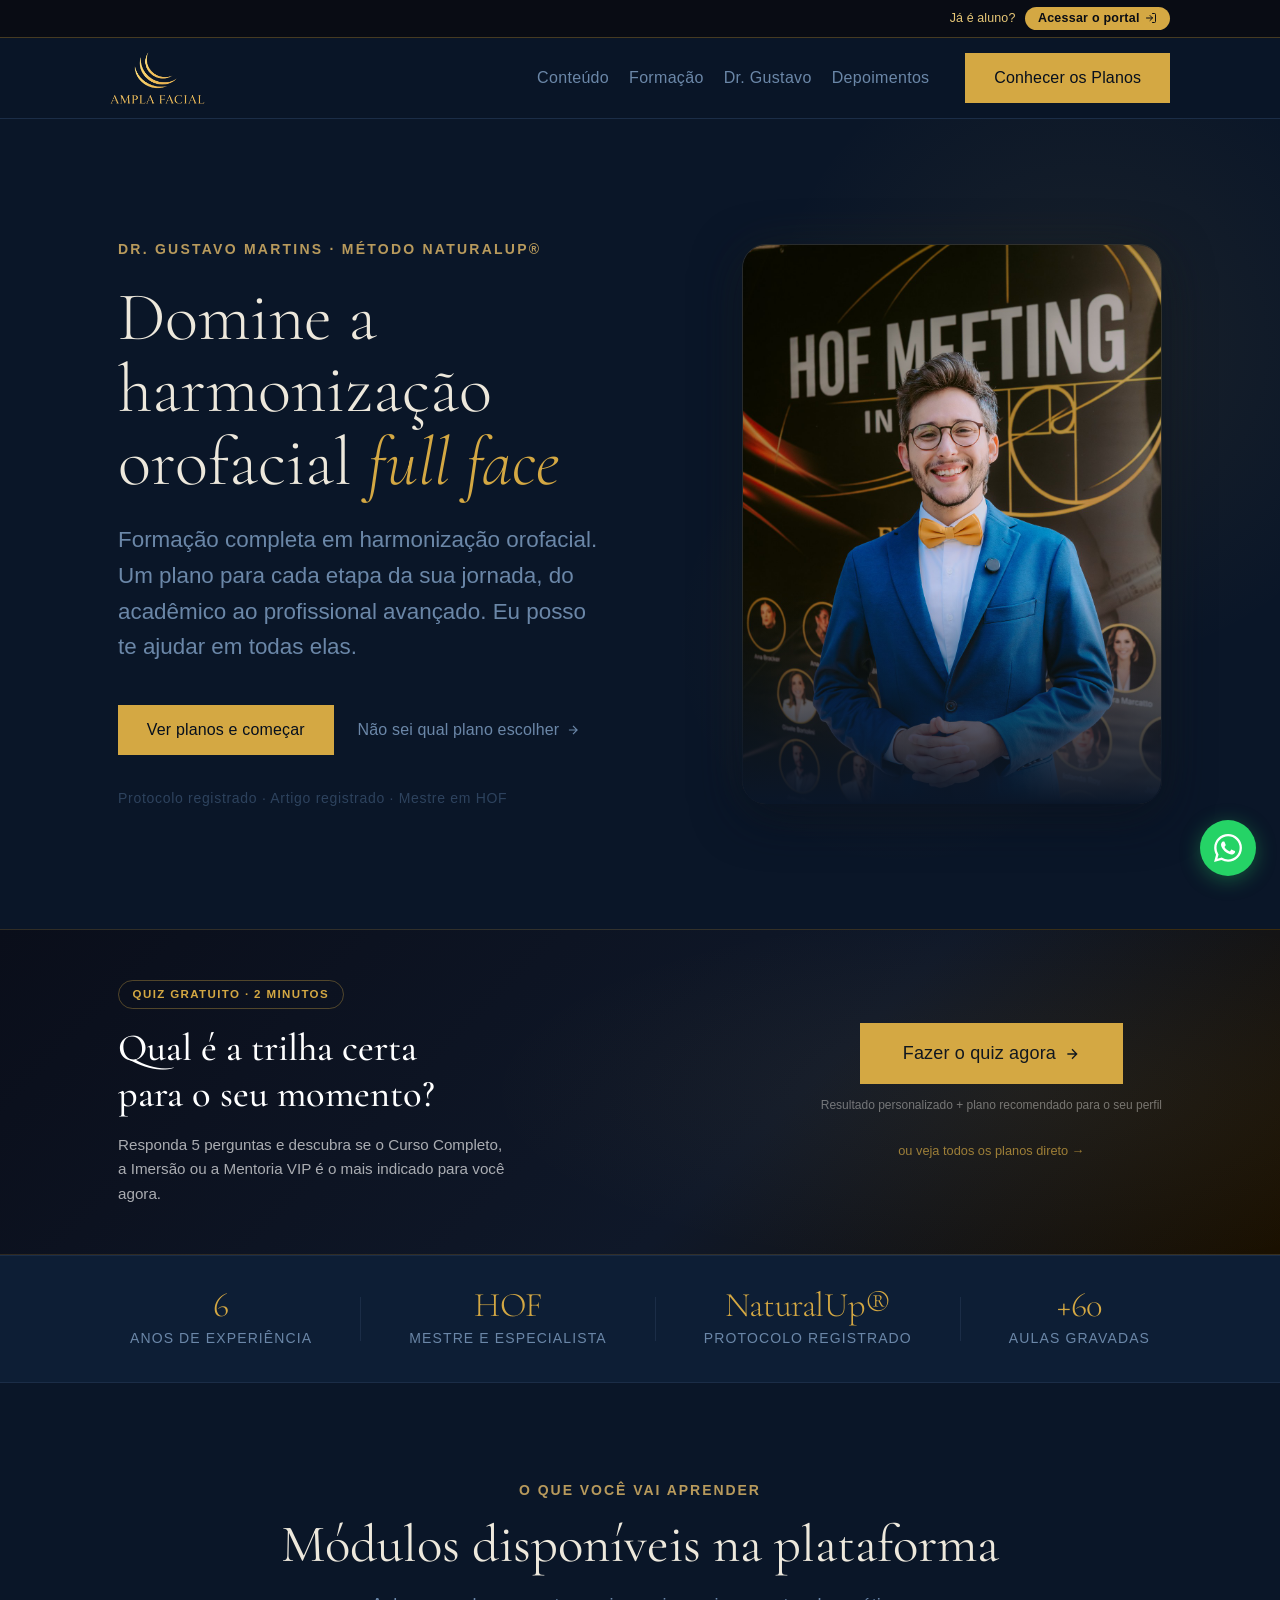
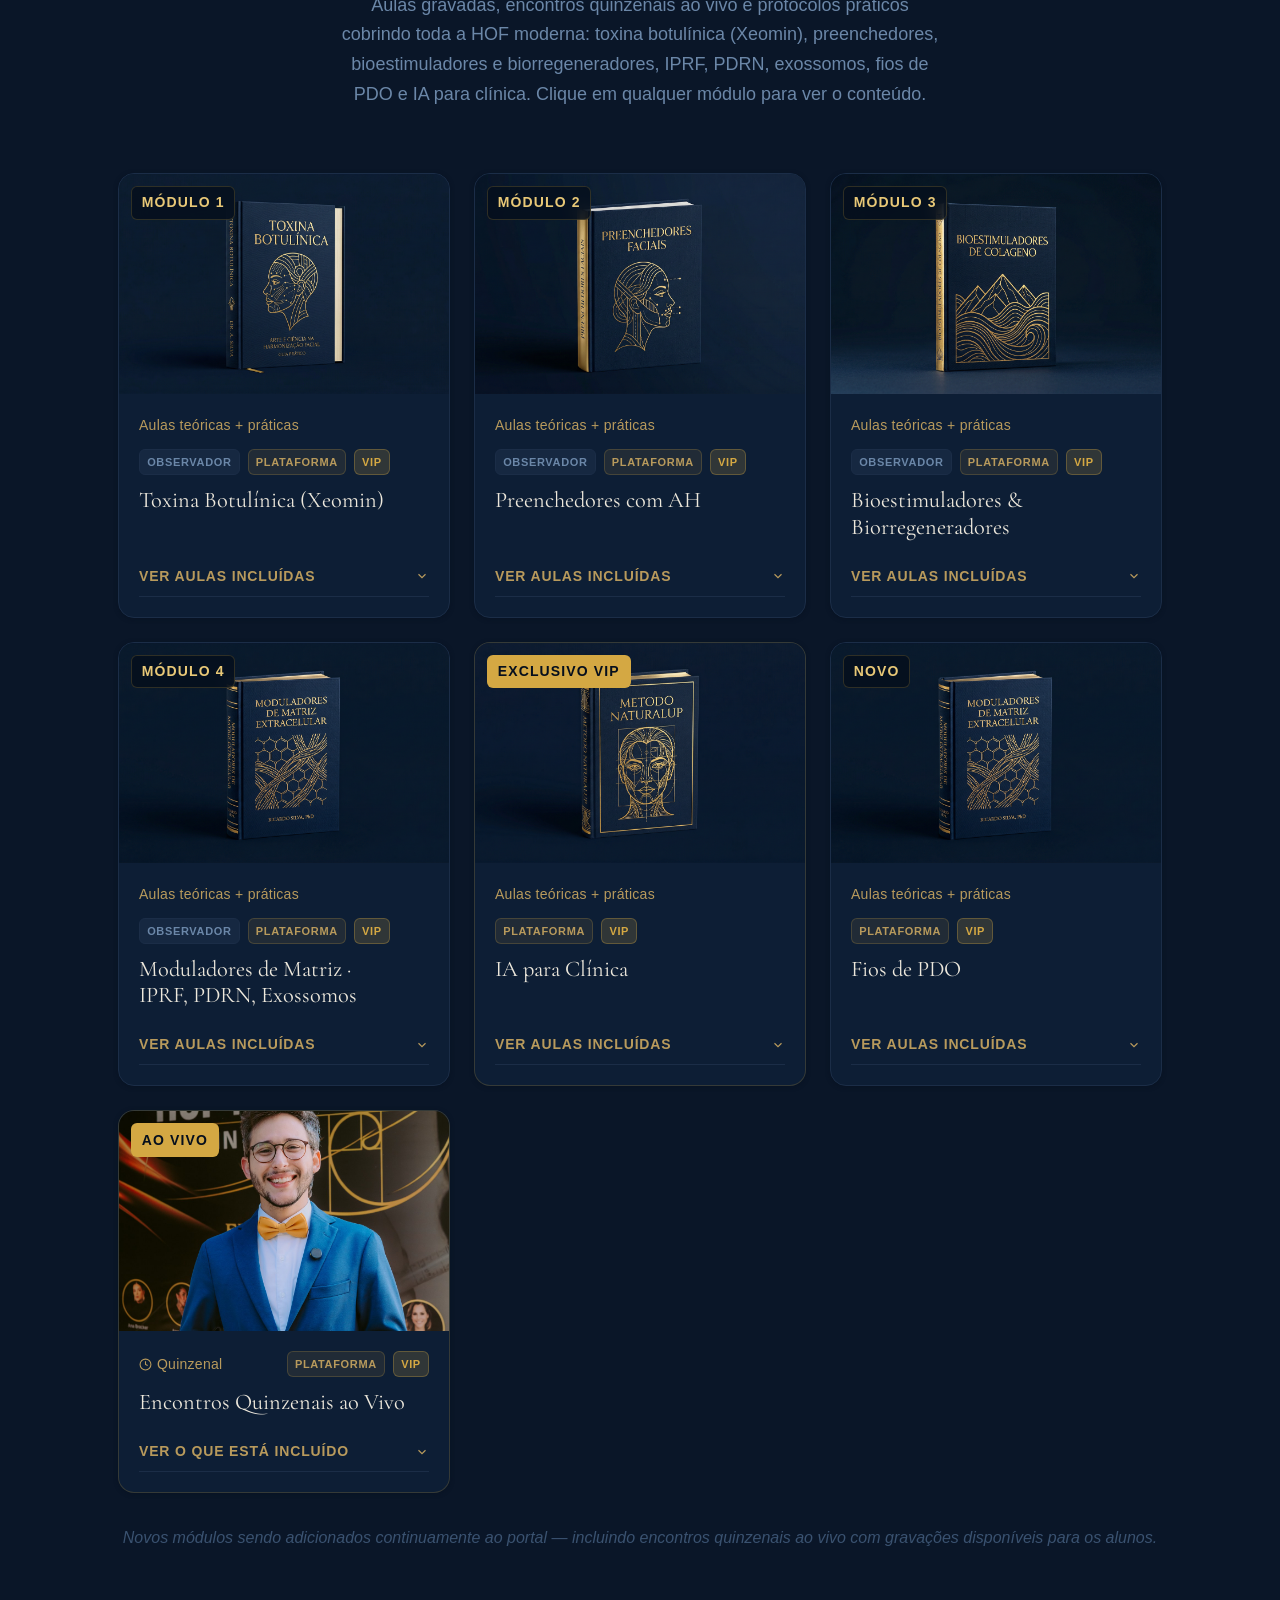
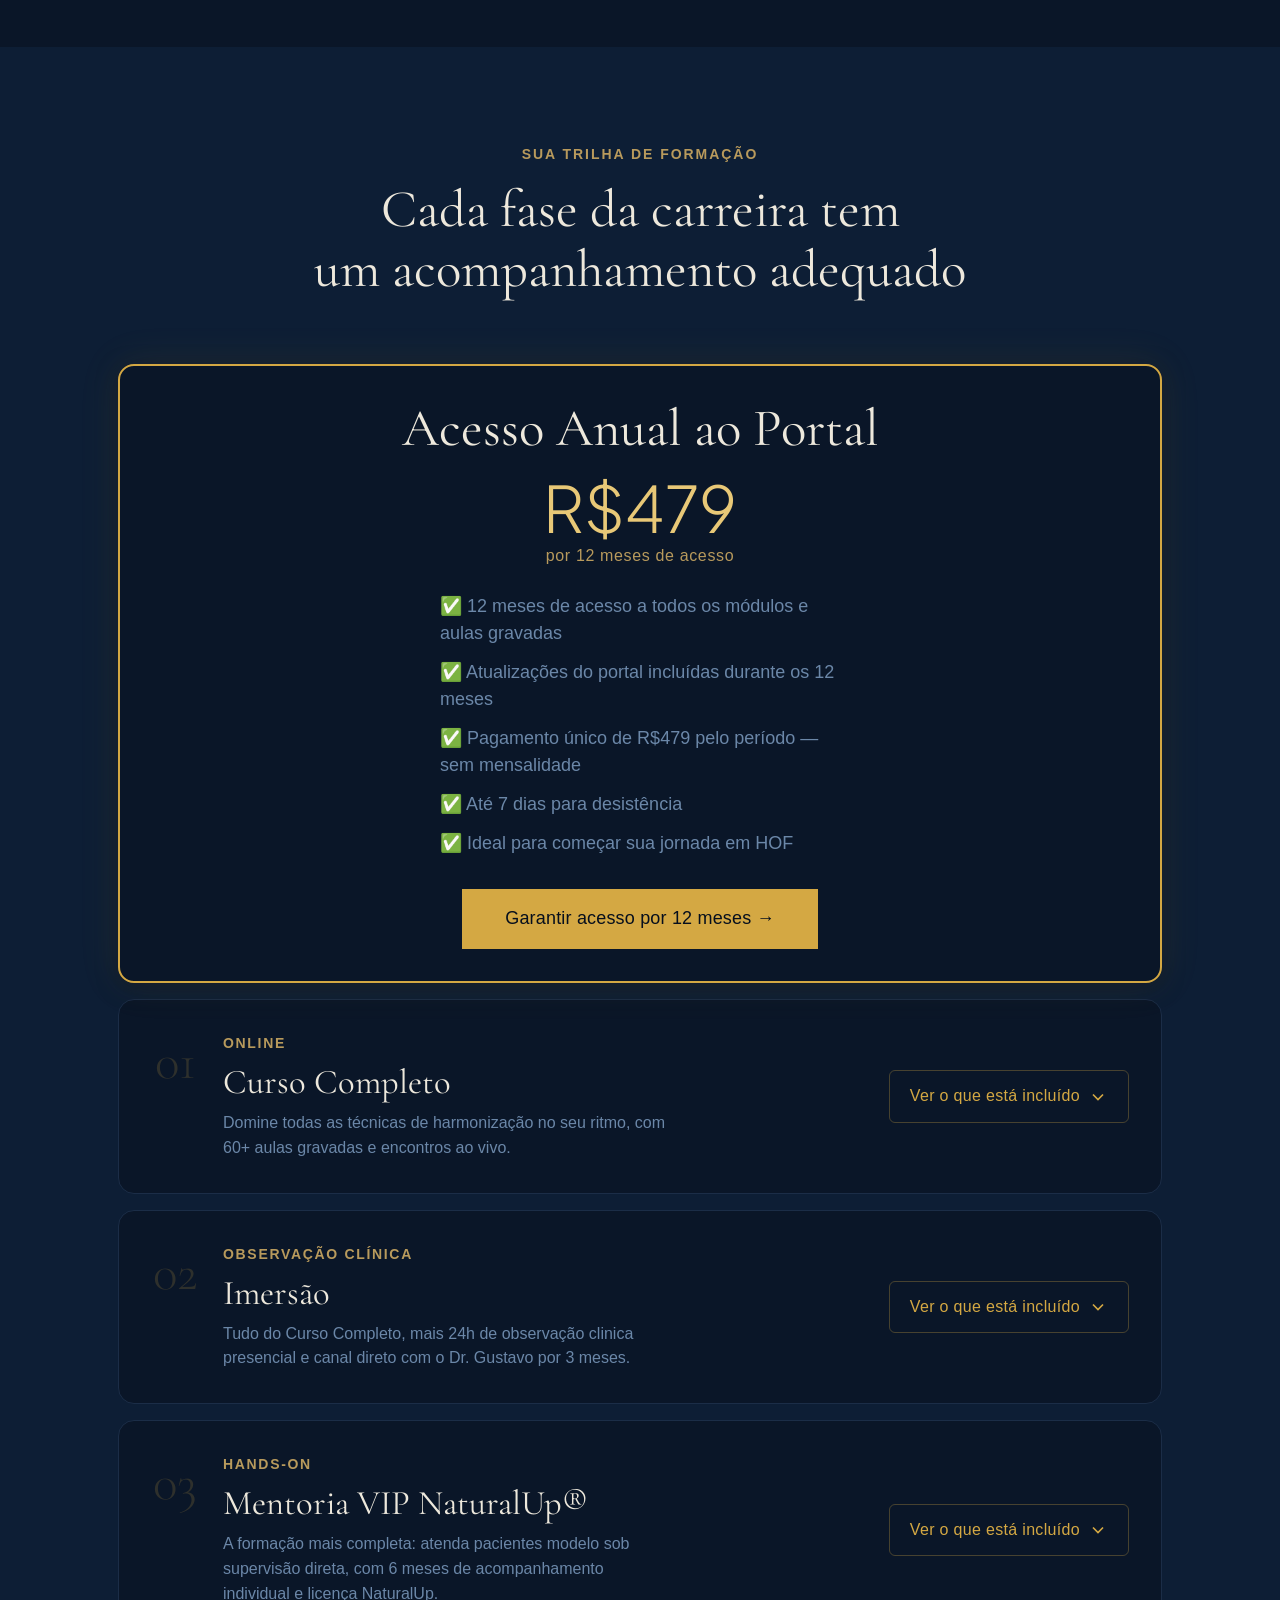
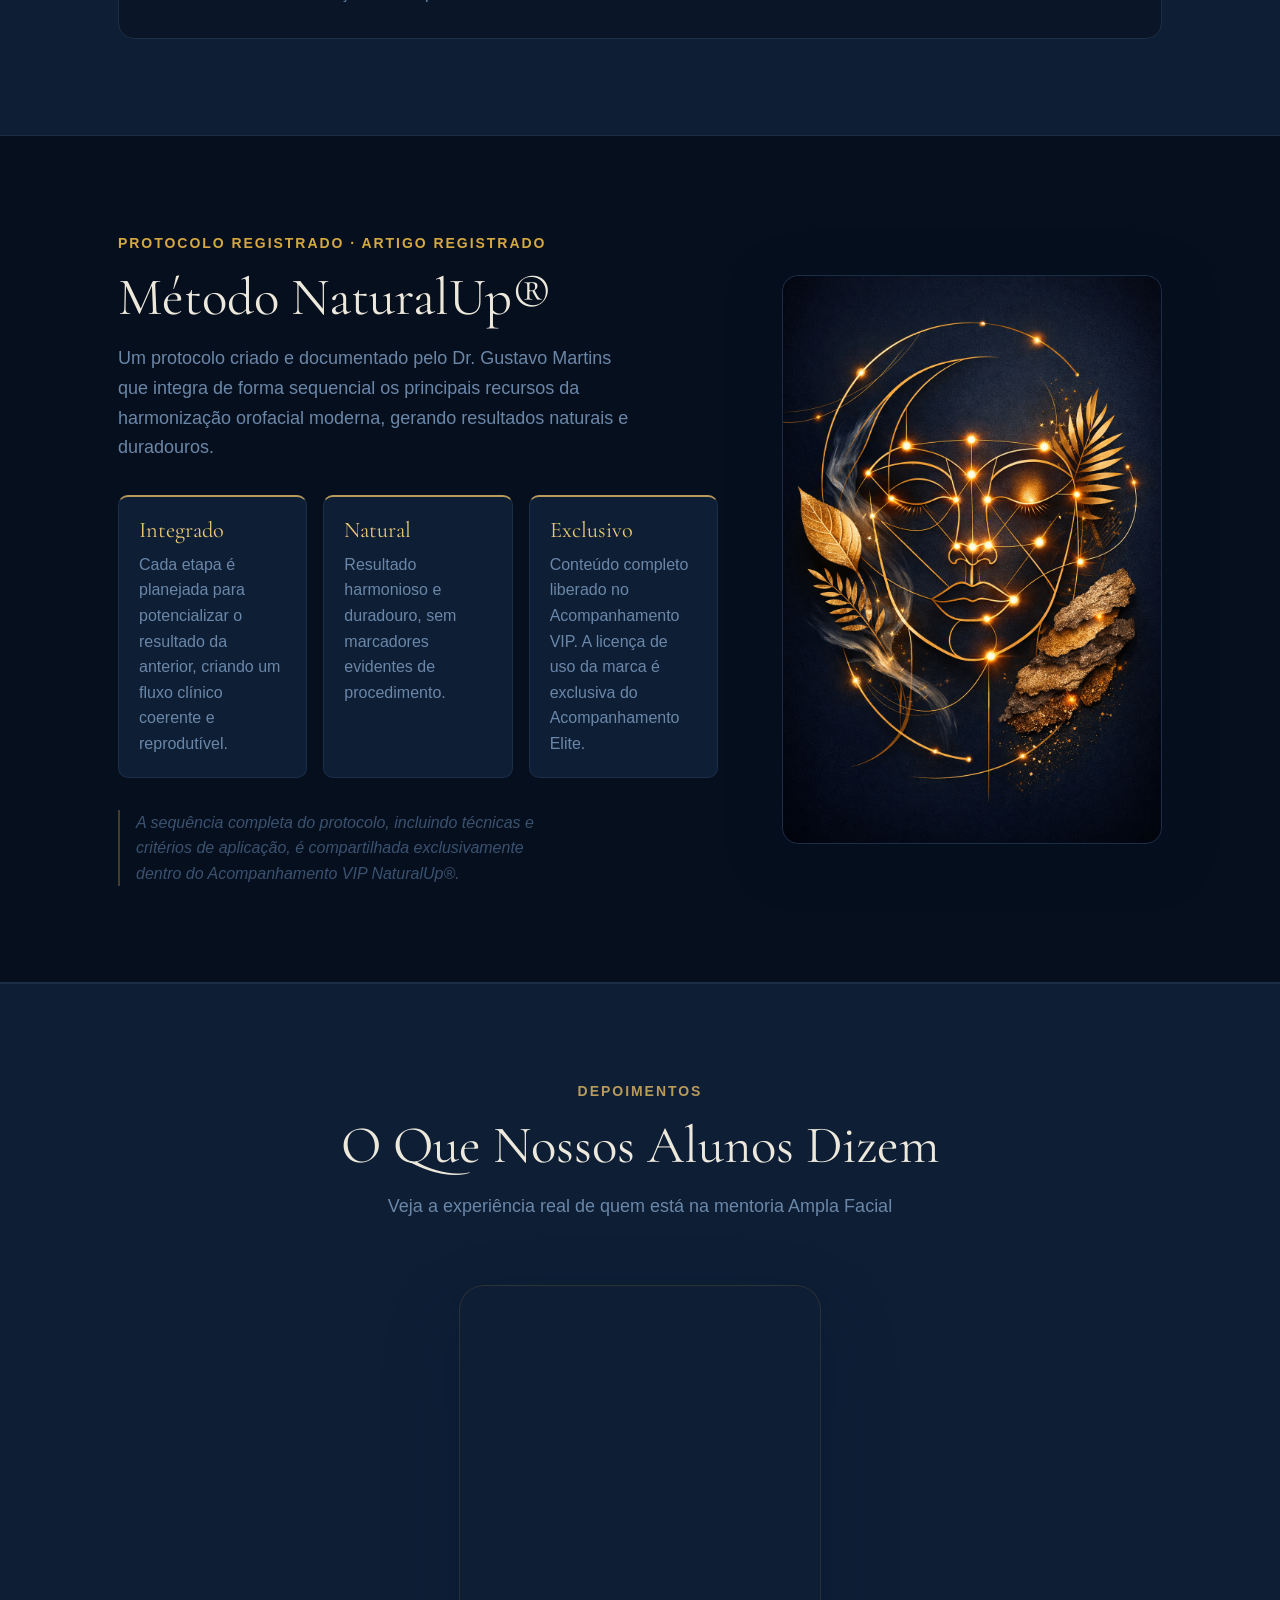
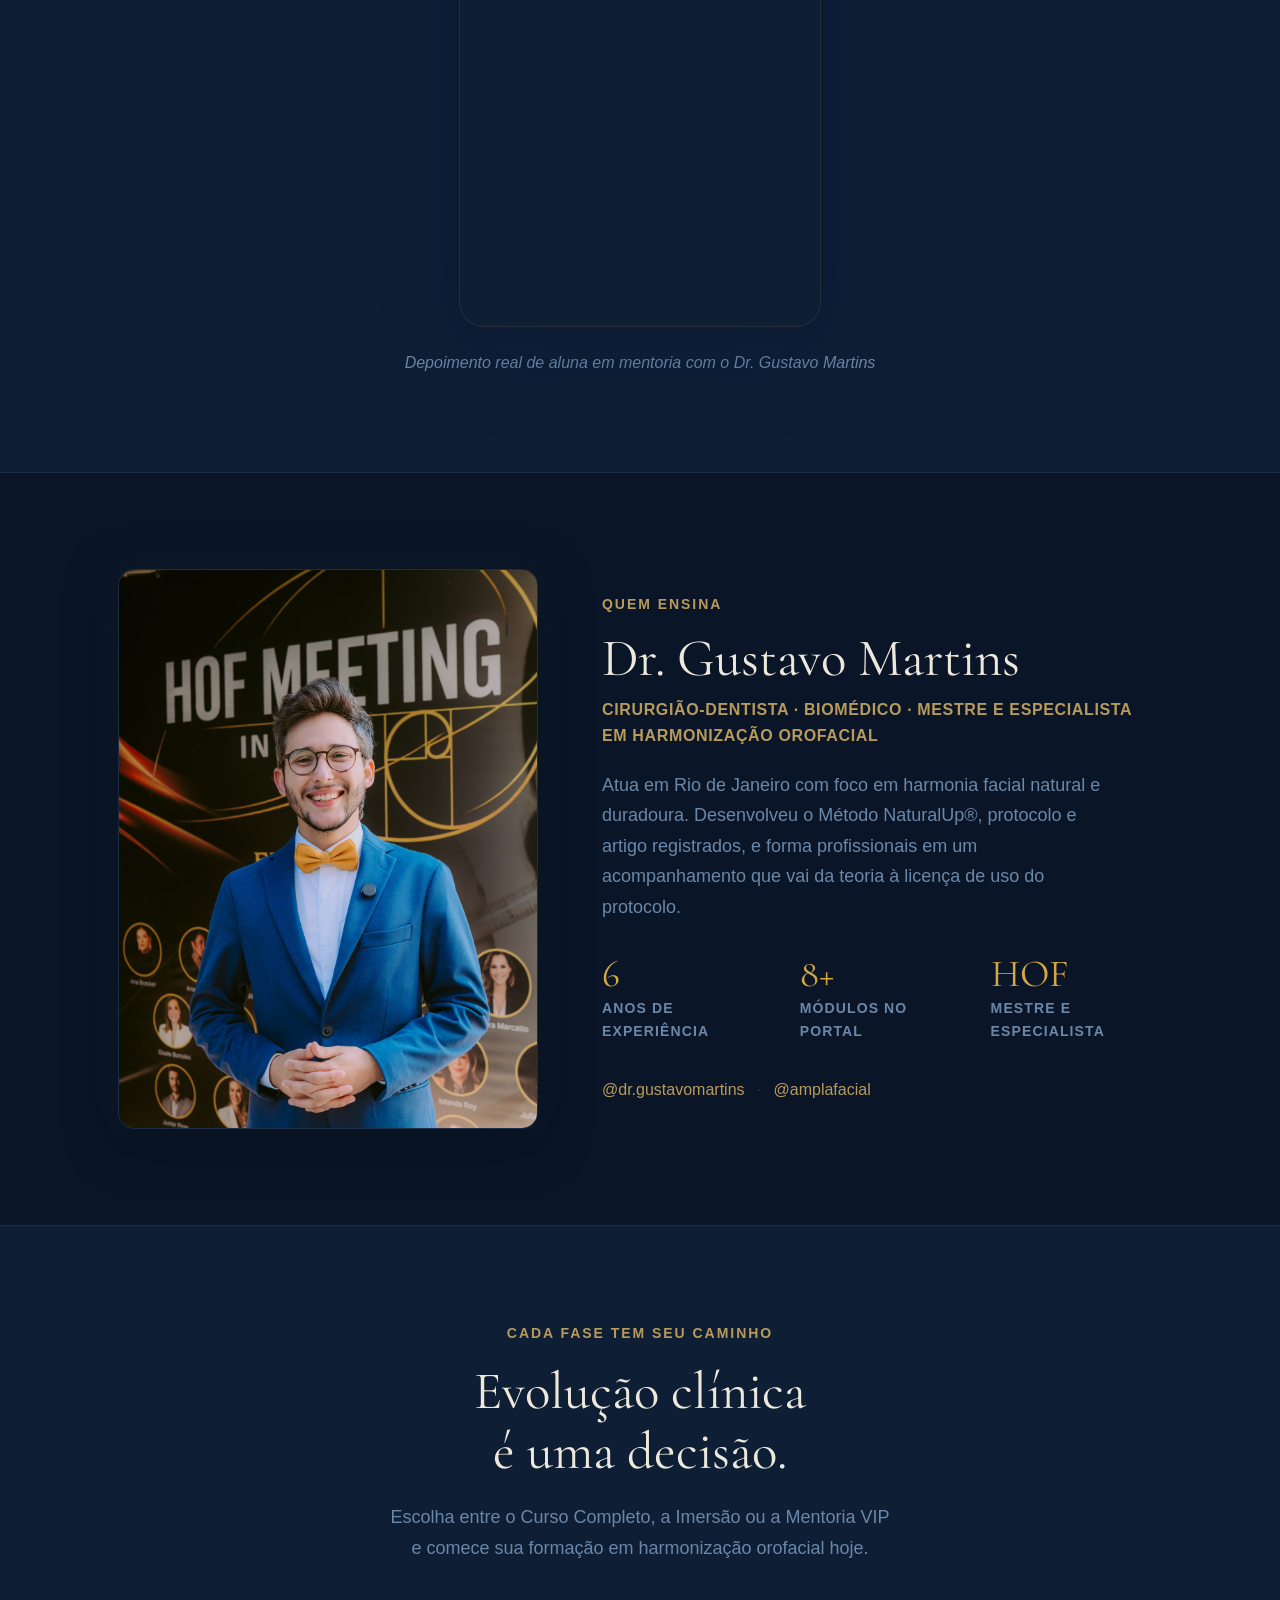
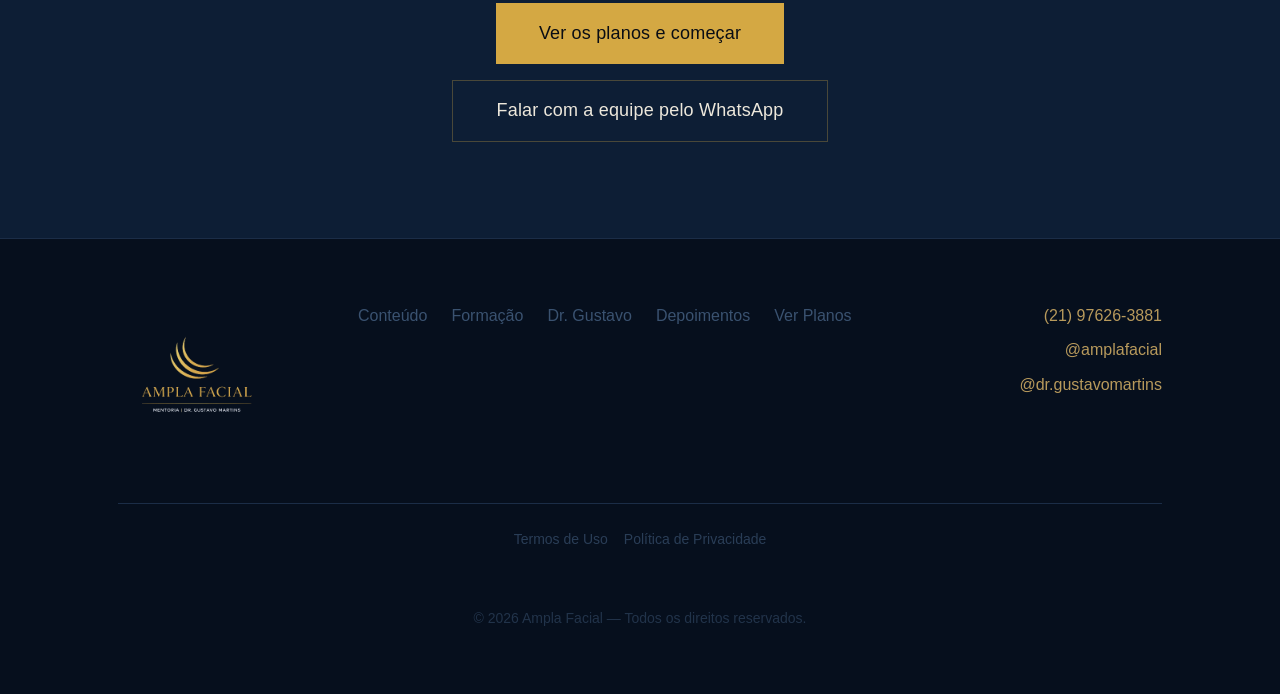
==== amplafacial/index.html @ dfd4cf59 "Etapa 1: acesso anual sem ambiguidade de vitalicio + remove CNPJ placeholder - price-note: 'pagament" ====
<!DOCTYPE html>
<html lang="pt-BR">
<head>
  <meta charset="UTF-8" />
  <meta name="viewport" content="width=device-width, initial-scale=1.0" />
  <title>Ampla Facial | Mentoria em Harmonização Orofacial (HOF) — Dr. Gustavo Martins | Rio de Janeiro</title>
  <meta name="description" content="Mentoria em harmonização orofacial com o Dr. Gustavo Martins, mestre e especialista em HOF no Rio de Janeiro. Toxina (Xeomin), preenchedores, bioestimuladores, IPRF, PDRN, exossomos, fios de PDO, IA para clínica e encontros quinzenais ao vivo. Da graduação ao domínio completo da HOF." />
  <meta name="keywords" content="mentoria HOF Rio de Janeiro, curso harmonização orofacial RJ, toxina botulínica Xeomin, preenchedores ácido hialurônico, bioestimuladores de colágeno, biorregeneradores, IPRF, PDRN, exossomos, fios de PDO, IA para clínica, encontros quinzenais HOF, Método NaturalUp, Ampla Facial, Dr. Gustavo Martins" />
  <meta name="robots" content="index, follow" />
  <link rel="canonical" href="https://www.amplafacial.com.br/" />
  <!-- Open Graph -->
  <meta property="og:title" content="Ampla Facial | Mentoria em Harmonização Orofacial (HOF) — Dr. Gustavo Martins" />
  <meta property="og:description" content="12 meses de acesso ao portal por R$479. Da graduação ao domínio completo da HOF com o Dr. Gustavo Martins, referência em harmonização orofacial no RJ." />
  <meta property="og:type" content="website" />
  <meta property="og:url" content="https://www.amplafacial.com.br/" />
  <meta property="og:image" content="https://www.amplafacial.com.br/dr-gustavo.jpg" />
  <meta property="og:locale" content="pt_BR" />
  <meta property="og:site_name" content="Ampla Facial" />
  <!-- Twitter Card -->
  <meta name="twitter:card" content="summary_large_image" />
  <meta name="twitter:title" content="Ampla Facial | Mentoria em HOF — Dr. Gustavo Martins" />
  <meta name="twitter:description" content="12 meses de acesso ao portal por R$479. Mentoria em harmonização orofacial com o Dr. Gustavo Martins." />
  <meta name="twitter:image" content="https://www.amplafacial.com.br/dr-gustavo.jpg" />
  <!-- Google Search Console verification -->
  <!-- <meta name="google-site-verification" content="COLE_SEU_CODIGO_AQUI" /> -->
  <!-- Apple Touch Icon -->
  <link rel="apple-touch-icon" href="apple-touch-icon.png" />
  <link rel="icon" href="logo-transparent.png" />
  <!-- JSON-LD -->
  <script type="application/ld+json">
  [
    {
      "@context": "https://schema.org",
      "@type": "EducationalOrganization",
      "name": "Ampla Facial",
      "description": "Portal de mentoria e educação em harmonização orofacial (HOF) do Dr. Gustavo Martins. Plano Observador, Plataforma Digital e VIP NaturalUp®.",
      "url": "https://www.amplafacial.com.br/",
      "logo": "https://www.amplafacial.com.br/logo-transparent.png",
      "image": "https://www.amplafacial.com.br/dr-gustavo.jpg",
      "sameAs": ["https://www.instagram.com/amplafacial/"],
      "address": {
        "@type": "PostalAddress",
        "addressLocality": "Rio de Janeiro",
        "addressRegion": "RJ",
        "addressCountry": "BR"
      },
      "founder": {
        "@type": "Person",
        "name": "Dr. Gustavo Martins",
        "jobTitle": "Cirurgião-Dentista, Mestre e Especialista em Harmonização Orofacial",
        "sameAs": ["https://www.instagram.com/dr.gustavomartins/", "https://www.clinicagustavomartins.com.br/"]
      },
      "hasOfferCatalog": {
        "@type": "OfferCatalog",
        "name": "Programas de Mentoria em HOF",
        "itemListElement": [
          {"@type": "Offer", "name": "Acesso Anual Ampla Facial", "description": "Acesso anual a todos os módulos de HOF por R$479 (pagamento único)", "price": "479.00", "priceCurrency": "BRL"},
          {"@type": "Offer", "name": "Plano Observador", "description": "Observação clínica presencial para acadêmicos e iniciantes"},
          {"@type": "Offer", "name": "VIP NaturalUp®", "description": "Mentoria avançada com prática supervisionada do Método NaturalUp®"}
        ]
      }
    },
    {
      "@context": "https://schema.org",
      "@type": "Course",
      "name": "Mentoria em Harmonização Orofacial — Ampla Facial",
      "description": "Formação completa em HOF com o Dr. Gustavo Martins: toxina botulínica (Xeomin), preenchedores com ácido hialurônico, bioestimuladores e biorregeneradores, IPRF, PDRN, exossomos, fios de PDO, IA para clínica e Método NaturalUp®. Encontros quinzenais ao vivo e aulas gravadas.",
      "provider": {
        "@type": "Person",
        "name": "Dr. Gustavo Martins"
      },
      "url": "https://www.amplafacial.com.br/",
      "inLanguage": "pt-BR",
      "courseMode": ["online", "onsite"],
      "educationalCredentialAwarded": "Certificado de Formação em Harmonização Orofacial",
      "audience": {
        "@type": "EducationalAudience",
        "educationalRole": "Cirurgiões-dentistas, biomédicos e profissionais de saúde"
      }
    }
  ]
  </script>
  <link rel="preconnect" href="https://fonts.googleapis.com" />
  <link rel="preconnect" href="https://fonts.gstatic.com" crossorigin />
  <link href="https://fonts.googleapis.com/css2?family=Cormorant+Garamond:ital,wght@0,300;0,400;0,500;0,600;1,300;1,400&display=swap" rel="stylesheet" />
  <link rel="preconnect" href="https://api.fontshare.com" crossorigin />
  <link href="https://api.fontshare.com/v2/css?f[]=general-sans@400,500,600&display=swap" rel="stylesheet" />
  <link rel="stylesheet" href="style.css" />    <!-- Vercel Analytics -->
    <script defer src="/_vercel/insights/script.js"></script>
    <script defer src="/_vercel/speed-insights/script.js"></script>

</head>
<body>

<!-- ═══════════════════════════════════════ TOP BAR (LOGIN ALUNOS) ═══════════════════════════════════════ -->
<div class="loginbar" id="loginbar">
  <div class="loginbar__inner">
    <span class="loginbar__text">Já é aluno?</span>
    <a href="https://portal.amplafacial.com.br/?utm_source=site&utm_medium=loginbar&utm_campaign=acesso_aluno#/" target="_blank" rel="noopener" class="loginbar__btn">
      Acessar o portal
      <svg class="loginbar__icon" viewBox="0 0 24 24" fill="none" stroke="currentColor" stroke-width="2" stroke-linecap="round" stroke-linejoin="round" aria-hidden="true"><path d="M15 3h4a2 2 0 0 1 2 2v14a2 2 0 0 1-2 2h-4"/><polyline points="10 17 15 12 10 7"/><line x1="15" y1="12" x2="3" y2="12"/></svg>
    </a>
  </div>
</div>

<!-- ═══════════════════════════════════════ NAV ═══════════════════════════════════════ -->
<nav class="nav" id="nav">
  <div class="nav__inner">
    <a href="#hero" class="nav__logo" aria-label="Ampla Facial — início">
      <img src="assets/logo-ampla-header.png" alt="Ampla Facial" class="nav__logo-img" />
    </a>
    <ul class="nav__links" role="list">
      <li><a href="#modulos">Conteúdo</a></li>
      <li><a href="#trilha">Formação</a></li>
      <li><a href="#gustavo">Dr. Gustavo</a></li>
      <li><a href="#depoimentos">Depoimentos</a></li>
    </ul>
    <a href="https://portal.amplafacial.com.br/?utm_source=site&utm_medium=cta_hero&utm_campaign=vitalicio_479#/planos-publicos" target="_blank" rel="noopener" class="btn btn--gold nav__cta">Conhecer os Planos</a>
    <button class="nav__hamburger" id="navHamburger" aria-label="Abrir menu" aria-expanded="false">
      <span></span><span></span><span></span>
    </button>
  </div>
  <div class="nav__mobile" id="navMobile" aria-hidden="true">
    <a href="#modulos" class="nav__mobile-link">Conteúdo</a>
    <a href="#trilha" class="nav__mobile-link">Formação</a>
    <a href="#gustavo" class="nav__mobile-link">Dr. Gustavo</a>
    <a href="#depoimentos" class="nav__mobile-link">Depoimentos</a>
    <a href="https://portal.amplafacial.com.br/?utm_source=site&utm_medium=cta_hero&utm_campaign=vitalicio_479#/planos-publicos" target="_blank" rel="noopener" class="btn btn--gold nav__mobile-cta">Conhecer os Planos</a>
  </div>
</nav>

<!-- ═══════════════════════════════════════ HERO ═══════════════════════════════════════ -->
<section class="hero" id="hero">
  <div class="hero__orbs" aria-hidden="true">
    <div class="hero__orb hero__orb--1"></div>
    <div class="hero__orb hero__orb--2"></div>
  </div>
  <div class="hero__inner container">
    <div class="hero__content">
      <p class="hero__eyebrow">Dr. Gustavo Martins · Método NaturalUp®</p>
      <h1 class="hero__title">Domine a harmonização<br />orofacial <em style="white-space:nowrap">full face</em></h1>
      <p class="hero__sub">Formação completa em harmonização orofacial. Um plano para cada etapa da sua jornada, do acadêmico ao profissional avançado. Eu posso te ajudar em todas elas.</p>
      <div class="hero__actions">
        <a href="https://portal.amplafacial.com.br/?utm_source=site&utm_medium=cta_hero&utm_campaign=vitalicio_479#/planos-publicos" target="_blank" rel="noopener" class="btn btn--gold">Ver planos e começar</a>
        <a href="https://portal.amplafacial.com.br/#/quiz" target="_blank" rel="noopener" class="hero__text-cta">Não sei qual plano escolher
          <svg width="14" height="14" viewBox="0 0 24 24" fill="none" stroke="currentColor" stroke-width="2" aria-hidden="true"><path d="M5 12h14M12 5l7 7-7 7"/></svg>
        </a>
      </div>
      <p class="hero__credentials">Protocolo registrado · Artigo registrado · Mestre em HOF</p>
    </div>
    <div class="hero__visual">
      <div class="hero__photo-frame">
        <img src="dr-gustavo.jpg" alt="Dr. Gustavo Martins, especialista em harmonização orofacial" class="hero__photo" />
      </div>
    </div>
  </div>

</section>

<!-- ═══════════════════════════════════════ QUIZ BANNER ═══════════════════════════════════════ -->
<section class="quiz-banner" id="quiz-banner">
  <div class="container quiz-banner__inner">
    <div class="quiz-banner__left">
      <span class="quiz-banner__tag">Quiz gratuito · 2 minutos</span>
      <h2 class="quiz-banner__title">Qual é a trilha certa<br />para o seu momento?</h2>
      <p class="quiz-banner__sub">Responda 5 perguntas e descubra se o Curso Completo, a Imersão ou a Mentoria VIP é o mais indicado para você agora.</p>
    </div>
    <div class="quiz-banner__right">
      <a href="https://portal.amplafacial.com.br/#/quiz" target="_blank" rel="noopener" class="btn btn--gold btn--lg quiz-banner__btn">Fazer o quiz agora
        <svg width="16" height="16" viewBox="0 0 24 24" fill="none" stroke="currentColor" stroke-width="2" aria-hidden="true"><path d="M5 12h14M12 5l7 7-7 7"/></svg>
      </a>
      <p class="quiz-banner__note">Resultado personalizado + plano recomendado para o seu perfil</p>
      <a href="https://portal.amplafacial.com.br/?utm_source=site&utm_medium=cta_hero&utm_campaign=vitalicio_479#/planos-publicos" target="_blank" rel="noopener" class="quiz-banner__link">ou veja todos os planos direto &rarr;</a>
    </div>
  </div>
</section>

<!-- ═══════════════════════════════════════ TRUST STRIP ═══════════════════════════════════════ -->
<div class="trust-strip">
  <div class="container trust-strip__inner">
    <div class="trust-item">
      <span class="trust-item__num">6</span>
      <span class="trust-item__label">Anos de experiência</span>
    </div>
    <div class="trust-divider" aria-hidden="true"></div>
    <div class="trust-item">
      <span class="trust-item__num">HOF</span>
      <span class="trust-item__label">Mestre e Especialista</span>
    </div>
    <div class="trust-divider" aria-hidden="true"></div>
    <div class="trust-item">
      <span class="trust-item__num">NaturalUp®</span>
      <span class="trust-item__label">Protocolo registrado</span>
    </div>
    <div class="trust-divider" aria-hidden="true"></div>
    <div class="trust-item">
      <span class="trust-item__num">+60</span>
      <span class="trust-item__label">Aulas gravadas</span>
    </div>
  </div>
</div>

<!-- ═══════════════════════════════════════ MÓDULOS ═══════════════════════════════════════ -->
<section class="section modules-section" id="modulos">
  <div class="container">
    <div class="section__header">
      <p class="section__eyebrow">O que você vai aprender</p>
      <h2 class="section__title">Módulos disponíveis na plataforma</h2>
      <p class="section__sub">Aulas gravadas, encontros quinzenais ao vivo e protocolos práticos cobrindo toda a HOF moderna: toxina botulínica (Xeomin), preenchedores, bioestimuladores e biorregeneradores, IPRF, PDRN, exossomos, fios de PDO e IA para clínica. Clique em qualquer módulo para ver o conteúdo.</p>
    </div>

    <div class="modules-grid">

      <!-- MÓDULO 1 -->
      <article class="module-card" data-preview-url="">
        <div class="module-card__media">
          <img src="cover_toxina_botulinica.png" alt="Módulo Toxina Botulínica" class="module-card__img" loading="lazy" />
          <div class="module-card__overlay">
          </div>
          <span class="module-card__badge">Módulo 1</span>
        </div>
        <div class="module-card__body">
          <div class="module-card__meta">
            <span class="module-card__count">
              Aulas teóricas + práticas
            </span>
            <div class="module-card__tags">
              <span class="tag tag--obs">Observador</span>
              <span class="tag tag--plat">Plataforma</span>
              <span class="tag tag--vip">VIP</span>
            </div>
          </div>
          <h3 class="module-card__title">Toxina Botulínica (Xeomin)</h3>
          <button class="module-card__expand-toggle" aria-expanded="false">
            <span>Ver aulas incluídas</span>
            <svg class="expand-icon" width="14" height="14" viewBox="0 0 24 24" fill="none" stroke="currentColor" stroke-width="2"><polyline points="6,9 12,15 18,9"/></svg>
          </button>
          <div class="module-card__lessons" hidden>
            <ul class="lesson-list">
              <li class="lesson-list__item"><svg width="12" height="12" viewBox="0 0 24 24" fill="none" stroke="currentColor" stroke-width="2"><rect x="3" y="11" width="18" height="11" rx="2"/><path d="M7 11V7a5 5 0 0 1 10 0v4"/></svg><span>Anatomia da expressão facial</span></li>
              <li class="lesson-list__item"><svg width="12" height="12" viewBox="0 0 24 24" fill="none" stroke="currentColor" stroke-width="2"><rect x="3" y="11" width="18" height="11" rx="2"/><path d="M7 11V7a5 5 0 0 1 10 0v4"/></svg><span>Farmacologia e diluição</span></li>
              <li class="lesson-list__item"><svg width="12" height="12" viewBox="0 0 24 24" fill="none" stroke="currentColor" stroke-width="2"><rect x="3" y="11" width="18" height="11" rx="2"/><path d="M7 11V7a5 5 0 0 1 10 0v4"/></svg><span>Frontalis e glabela</span></li>
              <li class="lesson-list__item"><svg width="12" height="12" viewBox="0 0 24 24" fill="none" stroke="currentColor" stroke-width="2"><rect x="3" y="11" width="18" height="11" rx="2"/><path d="M7 11V7a5 5 0 0 1 10 0v4"/></svg><span>Região periocular</span></li>
              <li class="lesson-list__item"><svg width="12" height="12" viewBox="0 0 24 24" fill="none" stroke="currentColor" stroke-width="2"><rect x="3" y="11" width="18" height="11" rx="2"/><path d="M7 11V7a5 5 0 0 1 10 0v4"/></svg><span>Protocolo nasal e perioral</span></li>
              <li class="lesson-list__item"><svg width="12" height="12" viewBox="0 0 24 24" fill="none" stroke="currentColor" stroke-width="2"><rect x="3" y="11" width="18" height="11" rx="2"/><path d="M7 11V7a5 5 0 0 1 10 0v4"/></svg><span>Lifting facial com toxina</span></li>
              <li class="lesson-list__item"><svg width="12" height="12" viewBox="0 0 24 24" fill="none" stroke="currentColor" stroke-width="2"><rect x="3" y="11" width="18" height="11" rx="2"/><path d="M7 11V7a5 5 0 0 1 10 0v4"/></svg><span>Dosagem e personalização</span></li>
              <li class="lesson-list__item"><svg width="12" height="12" viewBox="0 0 24 24" fill="none" stroke="currentColor" stroke-width="2"><rect x="3" y="11" width="18" height="11" rx="2"/><path d="M7 11V7a5 5 0 0 1 10 0v4"/></svg><span>Manejo de complicações</span></li>
            </ul>
          </div>
        </div>
      </article>

      <!-- MÓDULO 2 -->
      <article class="module-card" data-preview-url="">
        <div class="module-card__media">
          <img src="cover_preenchedores_faciais.png" alt="Módulo Preenchedores com AH" class="module-card__img" loading="lazy" />
          <div class="module-card__overlay">
          </div>
          <span class="module-card__badge">Módulo 2</span>
        </div>
        <div class="module-card__body">
          <div class="module-card__meta">
            <span class="module-card__count">
              Aulas teóricas + práticas
            </span>
            <div class="module-card__tags">
              <span class="tag tag--obs">Observador</span>
              <span class="tag tag--plat">Plataforma</span>
              <span class="tag tag--vip">VIP</span>
            </div>
          </div>
          <h3 class="module-card__title">Preenchedores com AH</h3>
          <button class="module-card__expand-toggle" aria-expanded="false">
            <span>Ver aulas incluídas</span>
            <svg class="expand-icon" width="14" height="14" viewBox="0 0 24 24" fill="none" stroke="currentColor" stroke-width="2"><polyline points="6,9 12,15 18,9"/></svg>
          </button>
          <div class="module-card__lessons" hidden>
            <ul class="lesson-list">
              <li class="lesson-list__item"><svg width="12" height="12" viewBox="0 0 24 24" fill="none" stroke="currentColor" stroke-width="2"><rect x="3" y="11" width="18" height="11" rx="2"/><path d="M7 11V7a5 5 0 0 1 10 0v4"/></svg><span>Anatomia vascular de risco</span></li>
              <li class="lesson-list__item"><svg width="12" height="12" viewBox="0 0 24 24" fill="none" stroke="currentColor" stroke-width="2"><rect x="3" y="11" width="18" height="11" rx="2"/><path d="M7 11V7a5 5 0 0 1 10 0v4"/></svg><span>Tipos e reologia do AH</span></li>
              <li class="lesson-list__item"><svg width="12" height="12" viewBox="0 0 24 24" fill="none" stroke="currentColor" stroke-width="2"><rect x="3" y="11" width="18" height="11" rx="2"/><path d="M7 11V7a5 5 0 0 1 10 0v4"/></svg><span>Lábios: técnica e proporção</span></li>
              <li class="lesson-list__item"><svg width="12" height="12" viewBox="0 0 24 24" fill="none" stroke="currentColor" stroke-width="2"><rect x="3" y="11" width="18" height="11" rx="2"/><path d="M7 11V7a5 5 0 0 1 10 0v4"/></svg><span>Malar e médio-face</span></li>
              <li class="lesson-list__item"><svg width="12" height="12" viewBox="0 0 24 24" fill="none" stroke="currentColor" stroke-width="2"><rect x="3" y="11" width="18" height="11" rx="2"/><path d="M7 11V7a5 5 0 0 1 10 0v4"/></svg><span>Contorno mandibular</span></li>
              <li class="lesson-list__item"><svg width="12" height="12" viewBox="0 0 24 24" fill="none" stroke="currentColor" stroke-width="2"><rect x="3" y="11" width="18" height="11" rx="2"/><path d="M7 11V7a5 5 0 0 1 10 0v4"/></svg><span>Perfiloplastia e queixo</span></li>
              <li class="lesson-list__item"><svg width="12" height="12" viewBox="0 0 24 24" fill="none" stroke="currentColor" stroke-width="2"><rect x="3" y="11" width="18" height="11" rx="2"/><path d="M7 11V7a5 5 0 0 1 10 0v4"/></svg><span>Nariz não cirúrgico</span></li>
              <li class="lesson-list__item"><svg width="12" height="12" viewBox="0 0 24 24" fill="none" stroke="currentColor" stroke-width="2"><rect x="3" y="11" width="18" height="11" rx="2"/><path d="M7 11V7a5 5 0 0 1 10 0v4"/></svg><span>Olheiras e região periorbital</span></li>
              <li class="lesson-list__item"><svg width="12" height="12" viewBox="0 0 24 24" fill="none" stroke="currentColor" stroke-width="2"><rect x="3" y="11" width="18" height="11" rx="2"/><path d="M7 11V7a5 5 0 0 1 10 0v4"/></svg><span>Dissolução com hialuronidase</span></li>
              <li class="lesson-list__item"><svg width="12" height="12" viewBox="0 0 24 24" fill="none" stroke="currentColor" stroke-width="2"><rect x="3" y="11" width="18" height="11" rx="2"/><path d="M7 11V7a5 5 0 0 1 10 0v4"/></svg><span>Complicações vasculares</span></li>
            </ul>
          </div>
        </div>
      </article>

      <!-- MÓDULO 3 -->
      <article class="module-card" data-preview-url="">
        <div class="module-card__media">
          <img src="cover_bioestimuladores.png" alt="Módulo Bioestimuladores de Colágeno" class="module-card__img" loading="lazy" />
          <div class="module-card__overlay">
          </div>
          <span class="module-card__badge">Módulo 3</span>
        </div>
        <div class="module-card__body">
          <div class="module-card__meta">
            <span class="module-card__count">
              Aulas teóricas + práticas
            </span>
            <div class="module-card__tags">
              <span class="tag tag--obs">Observador</span>
              <span class="tag tag--plat">Plataforma</span>
              <span class="tag tag--vip">VIP</span>
            </div>
          </div>
          <h3 class="module-card__title">Bioestimuladores & Biorregeneradores</h3>
          <button class="module-card__expand-toggle" aria-expanded="false">
            <span>Ver aulas incluídas</span>
            <svg class="expand-icon" width="14" height="14" viewBox="0 0 24 24" fill="none" stroke="currentColor" stroke-width="2"><polyline points="6,9 12,15 18,9"/></svg>
          </button>
          <div class="module-card__lessons" hidden>
            <ul class="lesson-list">
              <li class="lesson-list__item"><svg width="12" height="12" viewBox="0 0 24 24" fill="none" stroke="currentColor" stroke-width="2"><rect x="3" y="11" width="18" height="11" rx="2"/><path d="M7 11V7a5 5 0 0 1 10 0v4"/></svg><span>Mecanismo de ação dos bioestimuladores</span></li>
              <li class="lesson-list__item"><svg width="12" height="12" viewBox="0 0 24 24" fill="none" stroke="currentColor" stroke-width="2"><rect x="3" y="11" width="18" height="11" rx="2"/><path d="M7 11V7a5 5 0 0 1 10 0v4"/></svg><span>Hidroxiapatita de cálcio</span></li>
              <li class="lesson-list__item"><svg width="12" height="12" viewBox="0 0 24 24" fill="none" stroke="currentColor" stroke-width="2"><rect x="3" y="11" width="18" height="11" rx="2"/><path d="M7 11V7a5 5 0 0 1 10 0v4"/></svg><span>PLLA: técnica e diluição</span></li>
              <li class="lesson-list__item"><svg width="12" height="12" viewBox="0 0 24 24" fill="none" stroke="currentColor" stroke-width="2"><rect x="3" y="11" width="18" height="11" rx="2"/><path d="M7 11V7a5 5 0 0 1 10 0v4"/></svg><span>Indicações e contraindicações</span></li>
              <li class="lesson-list__item"><svg width="12" height="12" viewBox="0 0 24 24" fill="none" stroke="currentColor" stroke-width="2"><rect x="3" y="11" width="18" height="11" rx="2"/><path d="M7 11V7a5 5 0 0 1 10 0v4"/></svg><span>Resultados progressivos</span></li>
              <li class="lesson-list__item"><svg width="12" height="12" viewBox="0 0 24 24" fill="none" stroke="currentColor" stroke-width="2"><rect x="3" y="11" width="18" height="11" rx="2"/><path d="M7 11V7a5 5 0 0 1 10 0v4"/></svg><span>Combinação com outros recursos</span></li>
            </ul>
          </div>
        </div>
      </article>

      <!-- MÓDULO 4 -->
      <article class="module-card" data-preview-url="">
        <div class="module-card__media">
          <img src="cover_moduladores_matriz.png" alt="Módulo Moduladores de Matriz" class="module-card__img" loading="lazy" />
          <div class="module-card__overlay">
          </div>
          <span class="module-card__badge">Módulo 4</span>
        </div>
        <div class="module-card__body">
          <div class="module-card__meta">
            <span class="module-card__count">
              Aulas teóricas + práticas
            </span>
            <div class="module-card__tags">
              <span class="tag tag--obs">Observador</span>
              <span class="tag tag--plat">Plataforma</span>
              <span class="tag tag--vip">VIP</span>
            </div>
          </div>
          <h3 class="module-card__title">Moduladores de Matriz · IPRF, PDRN, Exossomos</h3>
          <button class="module-card__expand-toggle" aria-expanded="false">
            <span>Ver aulas incluídas</span>
            <svg class="expand-icon" width="14" height="14" viewBox="0 0 24 24" fill="none" stroke="currentColor" stroke-width="2"><polyline points="6,9 12,15 18,9"/></svg>
          </button>
          <div class="module-card__lessons" hidden>
            <ul class="lesson-list">
              <li class="lesson-list__item"><svg width="12" height="12" viewBox="0 0 24 24" fill="none" stroke="currentColor" stroke-width="2"><rect x="3" y="11" width="18" height="11" rx="2"/><path d="M7 11V7a5 5 0 0 1 10 0v4"/></svg><span>Bases da regeneração tecidual</span></li>
              <li class="lesson-list__item"><svg width="12" height="12" viewBox="0 0 24 24" fill="none" stroke="currentColor" stroke-width="2"><rect x="3" y="11" width="18" height="11" rx="2"/><path d="M7 11V7a5 5 0 0 1 10 0v4"/></svg><span>IPRF e suas variações</span></li>
              <li class="lesson-list__item"><svg width="12" height="12" viewBox="0 0 24 24" fill="none" stroke="currentColor" stroke-width="2"><rect x="3" y="11" width="18" height="11" rx="2"/><path d="M7 11V7a5 5 0 0 1 10 0v4"/></svg><span>Exossomos: mecanismo e uso</span></li>
              <li class="lesson-list__item"><svg width="12" height="12" viewBox="0 0 24 24" fill="none" stroke="currentColor" stroke-width="2"><rect x="3" y="11" width="18" height="11" rx="2"/><path d="M7 11V7a5 5 0 0 1 10 0v4"/></svg><span>Protocolos combinados</span></li>
              <li class="lesson-list__item"><svg width="12" height="12" viewBox="0 0 24 24" fill="none" stroke="currentColor" stroke-width="2"><rect x="3" y="11" width="18" height="11" rx="2"/><path d="M7 11V7a5 5 0 0 1 10 0v4"/></svg><span>Controle de qualidade do produto</span></li>
              <li class="lesson-list__item"><svg width="12" height="12" viewBox="0 0 24 24" fill="none" stroke="currentColor" stroke-width="2"><rect x="3" y="11" width="18" height="11" rx="2"/><path d="M7 11V7a5 5 0 0 1 10 0v4"/></svg><span>Casos clínicos integrados</span></li>
              <li class="lesson-list__item"><svg width="12" height="12" viewBox="0 0 24 24" fill="none" stroke="currentColor" stroke-width="2"><rect x="3" y="11" width="18" height="11" rx="2"/><path d="M7 11V7a5 5 0 0 1 10 0v4"/></svg><span>Polynucleotídeos e PDRN</span></li>
            </ul>
          </div>
        </div>
      </article>

      <!-- MÓDULO 5 -->
      <article class="module-card module-card--bonus" data-preview-url="">
        <div class="module-card__media">
          <img src="cover_metodo_naturalup.png" alt="Método NaturalUp®" class="module-card__img" loading="lazy" />
          <div class="module-card__overlay">
          </div>
          <span class="module-card__badge module-card__badge--gold">Exclusivo VIP</span>
        </div>
        <div class="module-card__body">
          <div class="module-card__meta">
            <span class="module-card__count">
              Aulas teóricas + práticas
            </span>
            <div class="module-card__tags">
              <span class="tag tag--plat">Plataforma</span>
              <span class="tag tag--vip">VIP</span>
            </div>
          </div>
          <h3 class="module-card__title">IA para Clínica</h3>
          <button class="module-card__expand-toggle" aria-expanded="false">
            <span>Ver aulas incluídas</span>
            <svg class="expand-icon" width="14" height="14" viewBox="0 0 24 24" fill="none" stroke="currentColor" stroke-width="2"><polyline points="6,9 12,15 18,9"/></svg>
          </button>
          <div class="module-card__lessons" hidden>
            <ul class="lesson-list">
              <li class="lesson-list__item"><svg width="12" height="12" viewBox="0 0 24 24" fill="none" stroke="currentColor" stroke-width="2"><rect x="3" y="11" width="18" height="11" rx="2"/><path d="M7 11V7a5 5 0 0 1 10 0v4"/></svg><span>Prontuário inteligente: anamnese, evolução e fotos</span></li>
              <li class="lesson-list__item"><svg width="12" height="12" viewBox="0 0 24 24" fill="none" stroke="currentColor" stroke-width="2"><rect x="3" y="11" width="18" height="11" rx="2"/><path d="M7 11V7a5 5 0 0 1 10 0v4"/></svg><span>Vendas: scripts, follow-up e conversão de avaliações</span></li>
              <li class="lesson-list__item"><svg width="12" height="12" viewBox="0 0 24 24" fill="none" stroke="currentColor" stroke-width="2"><rect x="3" y="11" width="18" height="11" rx="2"/><path d="M7 11V7a5 5 0 0 1 10 0v4"/></svg><span>Operacional: agenda, financeiro e indicadores</span></li>
              <li class="lesson-list__item"><svg width="12" height="12" viewBox="0 0 24 24" fill="none" stroke="currentColor" stroke-width="2"><rect x="3" y="11" width="18" height="11" rx="2"/><path d="M7 11V7a5 5 0 0 1 10 0v4"/></svg><span>IA na comunicação com pacientes</span></li>
              <li class="lesson-list__item"><svg width="12" height="12" viewBox="0 0 24 24" fill="none" stroke="currentColor" stroke-width="2"><rect x="3" y="11" width="18" height="11" rx="2"/><path d="M7 11V7a5 5 0 0 1 10 0v4"/></svg><span>Fluxos de trabalho automatizados ponta a ponta</span></li>
            </ul>
          </div>
        </div>
      </article>

      <!-- MÓDULO: Fios de PDO -->
      <article class="module-card" data-preview-url="">
        <div class="module-card__media">
          <img src="cover_moduladores_matriz.png" alt="Módulo Fios de PDO" class="module-card__img" loading="lazy" />
          <div class="module-card__overlay">
          </div>
          <span class="module-card__badge">Novo</span>
        </div>
        <div class="module-card__body">
          <div class="module-card__meta">
            <span class="module-card__count">
              Aulas teóricas + práticas
            </span>
            <div class="module-card__tags">
              <span class="tag tag--plat">Plataforma</span>
              <span class="tag tag--vip">VIP</span>
            </div>
          </div>
          <h3 class="module-card__title">Fios de PDO</h3>
          <button class="module-card__expand-toggle" aria-expanded="false">
            <span>Ver aulas incluídas</span>
            <svg class="expand-icon" width="14" height="14" viewBox="0 0 24 24" fill="none" stroke="currentColor" stroke-width="2"><polyline points="6,9 12,15 18,9"/></svg>
          </button>
          <div class="module-card__lessons" hidden>
            <ul class="lesson-list">
              <li class="lesson-list__item"><svg width="12" height="12" viewBox="0 0 24 24" fill="none" stroke="currentColor" stroke-width="2"><rect x="3" y="11" width="18" height="11" rx="2"/><path d="M7 11V7a5 5 0 0 1 10 0v4"/></svg><span>Tipos de fios: lisos, espiculados e de sustentação</span></li>
              <li class="lesson-list__item"><svg width="12" height="12" viewBox="0 0 24 24" fill="none" stroke="currentColor" stroke-width="2"><rect x="3" y="11" width="18" height="11" rx="2"/><path d="M7 11V7a5 5 0 0 1 10 0v4"/></svg><span>Planejamento e marcação por vetores</span></li>
              <li class="lesson-list__item"><svg width="12" height="12" viewBox="0 0 24 24" fill="none" stroke="currentColor" stroke-width="2"><rect x="3" y="11" width="18" height="11" rx="2"/><path d="M7 11V7a5 5 0 0 1 10 0v4"/></svg><span>Lifting de terço médio e mandíbula</span></li>
              <li class="lesson-list__item"><svg width="12" height="12" viewBox="0 0 24 24" fill="none" stroke="currentColor" stroke-width="2"><rect x="3" y="11" width="18" height="11" rx="2"/><path d="M7 11V7a5 5 0 0 1 10 0v4"/></svg><span>Bioestimulação com fios lisos</span></li>
              <li class="lesson-list__item"><svg width="12" height="12" viewBox="0 0 24 24" fill="none" stroke="currentColor" stroke-width="2"><rect x="3" y="11" width="18" height="11" rx="2"/><path d="M7 11V7a5 5 0 0 1 10 0v4"/></svg><span>Combinação com toxina e bioestimuladores</span></li>
              <li class="lesson-list__item"><svg width="12" height="12" viewBox="0 0 24 24" fill="none" stroke="currentColor" stroke-width="2"><rect x="3" y="11" width="18" height="11" rx="2"/><path d="M7 11V7a5 5 0 0 1 10 0v4"/></svg><span>Manejo de eventos adversos</span></li>
            </ul>
          </div>
        </div>
      </article>

      <!-- MÓDULO: Encontros Quinzenais ao Vivo -->
      <article class="module-card module-card--bonus" data-preview-url="">
        <div class="module-card__media">
          <img src="dr-gustavo.jpg" alt="Encontros Quinzenais ao Vivo com Dr. Gustavo Martins" class="module-card__img" loading="lazy" />
          <div class="module-card__overlay">
          </div>
          <span class="module-card__badge module-card__badge--gold">Ao Vivo</span>
        </div>
        <div class="module-card__body">
          <div class="module-card__meta">
            <span class="module-card__count">
              <svg width="13" height="13" viewBox="0 0 24 24" fill="none" stroke="currentColor" stroke-width="2"><circle cx="12" cy="12" r="10"/><polyline points="12,6 12,12 16,14"/></svg>
              Quinzenal
            </span>
            <div class="module-card__tags">
              <span class="tag tag--plat">Plataforma</span>
              <span class="tag tag--vip">VIP</span>
            </div>
          </div>
          <h3 class="module-card__title">Encontros Quinzenais ao Vivo</h3>
          <button class="module-card__expand-toggle" aria-expanded="false">
            <span>Ver o que está incluído</span>
            <svg class="expand-icon" width="14" height="14" viewBox="0 0 24 24" fill="none" stroke="currentColor" stroke-width="2"><polyline points="6,9 12,15 18,9"/></svg>
          </button>
          <div class="module-card__lessons" hidden>
            <ul class="lesson-list">
              <li class="lesson-list__item"><svg width="12" height="12" viewBox="0 0 24 24" fill="none" stroke="currentColor" stroke-width="2"><rect x="3" y="11" width="18" height="11" rx="2"/><path d="M7 11V7a5 5 0 0 1 10 0v4"/></svg><span>Mentoria coletiva quartas-feiras, 10h</span></li>
              <li class="lesson-list__item"><svg width="12" height="12" viewBox="0 0 24 24" fill="none" stroke="currentColor" stroke-width="2"><rect x="3" y="11" width="18" height="11" rx="2"/><path d="M7 11V7a5 5 0 0 1 10 0v4"/></svg><span>Discussão de casos clínicos dos alunos</span></li>
              <li class="lesson-list__item"><svg width="12" height="12" viewBox="0 0 24 24" fill="none" stroke="currentColor" stroke-width="2"><rect x="3" y="11" width="18" height="11" rx="2"/><path d="M7 11V7a5 5 0 0 1 10 0v4"/></svg><span>Novidades, evidências e atualizações em HOF</span></li>
              <li class="lesson-list__item"><svg width="12" height="12" viewBox="0 0 24 24" fill="none" stroke="currentColor" stroke-width="2"><rect x="3" y="11" width="18" height="11" rx="2"/><path d="M7 11V7a5 5 0 0 1 10 0v4"/></svg><span>Gravações disponíveis no portal</span></li>
              <li class="lesson-list__item"><svg width="12" height="12" viewBox="0 0 24 24" fill="none" stroke="currentColor" stroke-width="2"><rect x="3" y="11" width="18" height="11" rx="2"/><path d="M7 11V7a5 5 0 0 1 10 0v4"/></svg><span>Tira-dúvidas direto com o Dr. Gustavo</span></li>
            </ul>
          </div>
        </div>
      </article>

    </div>

    <p class="modules-note">Novos módulos sendo adicionados continuamente ao portal — incluindo encontros quinzenais ao vivo com gravações disponíveis para os alunos.</p>
  </div>
</section>

<!-- ═══════════ MODAL DE PREVIEW ═══════════ -->
<div class="preview-modal" id="previewModal" aria-modal="true" aria-label="Preview do módulo" hidden>
  <div class="preview-modal__backdrop" id="previewBackdrop"></div>
  <div class="preview-modal__content">
    <button class="preview-modal__close" id="previewClose" aria-label="Fechar preview">
      <svg width="20" height="20" viewBox="0 0 24 24" fill="none" stroke="currentColor" stroke-width="2"><line x1="18" y1="6" x2="6" y2="18"/><line x1="6" y1="6" x2="18" y2="18"/></svg>
    </button>
    <div class="preview-modal__video">
      <iframe id="previewIframe" src="" allow="autoplay; fullscreen" allowfullscreen title="Preview do módulo"></iframe>
    </div>
    <p class="preview-modal__coming" id="previewComing" hidden>Preview em breve. Fale com a Amanda para saber mais sobre o conteúdo.</p>
  </div>
</div>

<!-- ═══════════════════════════════════════ TRILHA ═══════════════════════════════════════ -->
<section class="section trail-section" id="trilha">
  <div class="container">
    <div class="section__header">
      <p class="section__eyebrow">Sua trilha de formação</p>
      <h2 class="section__title">Cada fase da carreira tem<br />um acompanhamento adequado</h2>
    </div>

    <!-- ──────── Acesso anual ──────── -->
    <div class="vitalicio-card" id="12 meses">
      <h3 class="vitalicio-card__title">Acesso Anual ao Portal</h3>
      <div class="vitalicio-card__pricing">
        <span class="vitalicio-card__price">R$479</span>
        <span class="vitalicio-card__price-note">por 12 meses de acesso</span>
      </div>
      <ul class="vitalicio-card__bullets">
        <li>✅ 12 meses de acesso a todos os módulos e aulas gravadas</li>
        <li>✅ Atualizações do portal incluídas durante os 12 meses</li>
        <li>✅ Pagamento único de R$479 pelo período — sem mensalidade</li>
        <li>✅ Até 7 dias para desistência</li>
        <li>✅ Ideal para começar sua jornada em HOF</li>
      </ul>
      <a href="https://portal.amplafacial.com.br/?utm_source=site&utm_medium=card_planos&utm_campaign=vitalicio_479#/planos-publicos" target="_blank" rel="noopener" class="btn btn--gold btn--lg vitalicio-card__cta">Garantir acesso por 12 meses →</a>
    </div>

    <!-- ──────── OBSERVADOR ──────── -->
    <div class="trail-item" id="observador">
      <div class="trail-item__header" data-accordion="observador-body" aria-expanded="false">
        <div class="trail-item__header-left">
          <div class="trail-item__num">01</div>
          <div>
            <p class="trail-item__level">Online</p>
            <h3 class="trail-item__name">Curso Completo</h3>
            <p class="trail-item__tagline">Domine todas as técnicas de harmonização no seu ritmo, com 60+ aulas gravadas e encontros ao vivo.</p>
          </div>
        </div>
        <button class="trail-item__toggle" aria-label="Expandir detalhes do Curso Completo">
          <span class="trail-item__toggle-text">Ver o que está incluído</span>
          <svg class="trail-item__toggle-icon" width="20" height="20" viewBox="0 0 24 24" fill="none" stroke="currentColor" stroke-width="2"><polyline points="6 9 12 15 18 9"/></svg>
        </button>
      </div>

      <div class="trail-item__body" id="observador-body">
        <div class="trail-item__content">

          <div class="inclusions">
            <h4 class="inclusions__title">O que está incluído</h4>
            <div class="inclusions__grid">
              <div class="inclusion-item">
                <div class="inclusion-item__icon">📹</div>
                <div>
                  <strong>Módulos gravados completos</strong>
                  <span>Toxina (Xeomin) · Preenchedores · Bioestimuladores & Biorregeneradores · IPRF · PDRN · Exossomos · Fios de PDO</span>
                </div>
              </div>
              <div class="inclusion-item">
                <div class="inclusion-item__icon">🏥</div>
                <div>
                  <strong>Acompanhamento clínico presencial</strong>
                  <span>Observação de atendimentos reais em clínica. Foco na leitura facial e raciocínio clínico, sem manuseio de materiais.</span>
                </div>
              </div>
              <div class="inclusion-item">
                <div class="inclusion-item__icon">📊</div>
                <div>
                  <strong>Dimensão comercial e gestão</strong>
                  <span>Como estruturar seu atendimento, precificar e crescer com consistência.</span>
                </div>
              </div>
              <div class="inclusion-item">
                <div class="inclusion-item__icon">🎓</div>
                <div>
                  <strong>Certificado de conclusão</strong>
                  <span>Após 80% das aulas e 70% dos turnos concluídos.</span>
                </div>
              </div>
              <div class="inclusion-item">
                <div class="inclusion-item__icon">📋</div>
                <div>
                  <strong>Termo de confidencialidade</strong>
                  <span>Acesso aos atendimentos clínicos mediante assinatura de termo.</span>
                </div>
              </div>
            </div>
          </div>

          <div class="obs-plans">
            <h4 class="inclusions__title">Escolha seu ritmo de presença clínica</h4>
            <div class="obs-plans__grid">
              <div class="obs-plan-card">
                <p class="obs-plan-card__name">Essencial</p>
                <p class="obs-plan-card__detail">24h presenciais</p>
                <p class="obs-plan-card__detail">~6 turnos de 4h</p>
                <p class="obs-plan-card__freq">1× por mês</p>
              </div>
              <div class="obs-plan-card obs-plan-card--featured">
                <p class="obs-plan-card__star">⭐ Mais escolhido</p>
                <p class="obs-plan-card__name">Avançado</p>
                <p class="obs-plan-card__detail">48h presenciais</p>
                <p class="obs-plan-card__detail">~12 turnos de 4h</p>
                <p class="obs-plan-card__freq">2× por mês</p>
              </div>
              <div class="obs-plan-card">
                <p class="obs-plan-card__name">Intensivo</p>
                <p class="obs-plan-card__detail">96h presenciais</p>
                <p class="obs-plan-card__detail">~24 turnos de 4h</p>
                <p class="obs-plan-card__freq">1× por semana</p>
              </div>
            </div>
          </div>

          <div class="trail-item__cta-wrap">
            <a href="https://portal.amplafacial.com.br/?utm_source=site&utm_medium=cta_hero&utm_campaign=vitalicio_479#/planos-publicos" target="_blank" rel="noopener" class="btn btn--gold btn--lg">Conhecer o Curso Completo</a>
          </div>
        </div>
      </div>
    </div>

    <!-- ──────── PLATAFORMA ──────── -->
    <div class="trail-item" id="plataforma">
      <div class="trail-item__header" data-accordion="plataforma-body" aria-expanded="false">
        <div class="trail-item__header-left">
          <div class="trail-item__num">02</div>
          <div>
            <p class="trail-item__level">Observação Clínica</p>
            <h3 class="trail-item__name">Imersão</h3>
            <p class="trail-item__tagline">Tudo do Curso Completo, mais 24h de observação clinica presencial e canal direto com o Dr. Gustavo por 3 meses.</p>
          </div>
        </div>
        <button class="trail-item__toggle" aria-label="Expandir detalhes da Imersão">
          <span class="trail-item__toggle-text">Ver o que está incluído</span>
          <svg class="trail-item__toggle-icon" width="20" height="20" viewBox="0 0 24 24" fill="none" stroke="currentColor" stroke-width="2"><polyline points="6 9 12 15 18 9"/></svg>
        </button>
      </div>

      <div class="trail-item__body" id="plataforma-body">
        <div class="trail-item__content">

          <div class="inclusions">
            <h4 class="inclusions__title">Acesso completo ao portal</h4>
            <div class="inclusions__grid">
              <div class="inclusion-item">
                <div class="inclusion-item__icon">📹</div>
                <div>
                  <strong>Todos os módulos clínicos</strong>
                  <span>Toxina (Xeomin), Preenchedores, Bioestimuladores & Biorregeneradores, IPRF, PDRN, Exossomos, Fios de PDO e Moduladores de Matriz — com todas as aulas e atualizações.</span>
                </div>
              </div>
              <div class="inclusion-item">
                <div class="inclusion-item__icon">📅</div>
                <div>
                  <strong>Encontros Quinzenais ao Vivo</strong>
                  <span>Mentoria coletiva às quartas, 10h. Discussão de casos + gravações no portal.</span>
                </div>
              </div>
              <div class="inclusion-item">
                <div class="inclusion-item__icon">🧬</div>
                <div>
                  <strong>Método NaturalUp® (módulo bônus)</strong>
                  <span>O protocolo sequencial completo, integrado, passo a passo.</span>
                </div>
              </div>
              <div class="inclusion-item">
                <div class="inclusion-item__icon">🤖</div>
                <div>
                  <strong>IA para Clínica (módulo bônus)</strong>
                  <span>Prontuário, Vendas e Operacional com IA aplicada ao consultório de HOF.</span>
                </div>
              </div>
              <div class="inclusion-item">
                <div class="inclusion-item__icon">📚</div>
                <div>
                  <strong>Materiais complementares</strong>
                  <span>Artigos científicos, protocolos em PDF, compilados e áudios organizados por tema.</span>
                </div>
              </div>
              <div class="inclusion-item">
                <div class="inclusion-item__icon">🔄</div>
                <div>
                  <strong>Conteúdo em constante atualização</strong>
                  <span>Novos módulos e materiais adicionados continuamente pelo Dr. Gustavo.</span>
                </div>
              </div>
            </div>
          </div>

          <!-- SAVINGS COMPARISON -->
          <div class="savings-block">
            <h4 class="inclusions__title">Por que a Plataforma faz sentido financeiramente</h4>
            <p class="savings-block__intro">Se você fosse adquirir cada módulo de forma isolada, o investimento seria:</p>
            <div class="savings-table">
              <div class="savings-row">
                <span>Toxina Botulínica (curso avulso)</span>
                <span class="savings-row__price">R$ 2.490</span>
              </div>
              <div class="savings-row">
                <span>Preenchedores com AH (curso avulso)</span>
                <span class="savings-row__price">R$ 2.490</span>
              </div>
              <div class="savings-row">
                <span>Bioestimuladores de Colágeno (curso avulso)</span>
                <span class="savings-row__price">R$ 2.490</span>
              </div>
              <div class="savings-row">
                <span>Moduladores de Matriz (curso avulso)</span>
                <span class="savings-row__price">R$ 2.490</span>
              </div>
              <div class="savings-row savings-row--total">
                <span>Total (4 módulos avulsos)</span>
                <span class="savings-row__price savings-row__price--crossed">R$ 9.960</span>
              </div>
              <div class="savings-row savings-row--bonus">
                <span>+ Método NaturalUp® (incluído)</span>
                <span class="savings-row__price savings-row__price--bonus">bônus</span>
              </div>
              <div class="savings-row savings-row--bonus">
                <span>+ IA na Medicina (incluído)</span>
                <span class="savings-row__price savings-row__price--bonus">bônus</span>
              </div>
              <div class="savings-row savings-row--bonus">
                <span>+ Materiais complementares (incluído)</span>
                <span class="savings-row__price savings-row__price--bonus">bônus</span>
              </div>
              <div class="savings-highlight">
                <div class="savings-highlight__inner">
                  <p class="savings-highlight__label">Com a assinatura da Plataforma Digital</p>
                  <p class="savings-highlight__price">R$ 207<span>/mês</span></p>
                  <p class="savings-highlight__economy">Economia de <strong>R$ 7.476 por ano</strong> em relação aos cursos avulsos</p>
                </div>
              </div>
            </div>
            <p class="savings-note">A Plataforma é o ponto de partida natural para uma mentoria individual, e em muitos casos é o caminho para o acompanhamento VIP.</p>
          </div>

          <div class="trail-item__cta-wrap">
            <a href="https://portal.amplafacial.com.br/?utm_source=site&utm_medium=cta_hero&utm_campaign=vitalicio_479#/planos-publicos" target="_blank" rel="noopener" class="btn btn--gold btn--lg">Conhecer a Imersão</a>
          </div>
        </div>
      </div>
    </div>

    <!-- ──────── VIP ──────── -->
    <div class="trail-item" id="vip">
      <div class="trail-item__header" data-accordion="vip-body" aria-expanded="false">
        <div class="trail-item__header-left">
          <div class="trail-item__num">03</div>
          <div>
            <p class="trail-item__level">Hands-on</p>
            <h3 class="trail-item__name">Mentoria VIP NaturalUp®</h3>
            <p class="trail-item__tagline">A formação mais completa: atenda pacientes modelo sob supervisão direta, com 6 meses de acompanhamento individual e licença NaturalUp.</p>
          </div>
        </div>
        <button class="trail-item__toggle" aria-label="Expandir detalhes do VIP NaturalUp">
          <span class="trail-item__toggle-text">Ver o que está incluído</span>
          <svg class="trail-item__toggle-icon" width="20" height="20" viewBox="0 0 24 24" fill="none" stroke="currentColor" stroke-width="2"><polyline points="6 9 12 15 18 9"/></svg>
        </button>
      </div>

      <div class="trail-item__body" id="vip-body">
        <div class="trail-item__content">

          <div class="inclusions">
            <h4 class="inclusions__title">Acompanhamento individualizado completo</h4>
            <div class="inclusions__grid">
              <div class="inclusion-item">
                <div class="inclusion-item__icon">💬</div>
                <div>
                  <strong>Canal direto com o Dr. Gustavo</strong>
                  <span>Acesso por mensagem para tirar dúvidas clínicas, discutir casos e receber orientações personalizadas.</span>
                </div>
              </div>
              <div class="inclusion-item">
                <div class="inclusion-item__icon">📅</div>
                <div>
                  <strong>Encontros ao vivo quinzenais</strong>
                  <span>Quartas-feiras, 10h. Discussão de casos, novidades clínicas e mentoria em grupo pequeno.</span>
                </div>
              </div>
              <div class="inclusion-item">
                <div class="inclusion-item__icon">🏥</div>
                <div>
                  <strong>Prática clínica presencial</strong>
                  <span>16 horas de prática supervisionada na clínica, disponível nos planos Presencial e Completo.</span>
                </div>
              </div>
              <div class="inclusion-item">
                <div class="inclusion-item__icon">🔬</div>
                <div>
                  <strong>Todos os módulos do portal</strong>
                  <span>Acesso completo ao conteúdo gravado, materiais e atualizações.</span>
                </div>
              </div>
              <div class="inclusion-item inclusion-item--highlight">
                <div class="inclusion-item__icon">®</div>
                <div>
                  <strong>Método NaturalUp® — o 5º módulo</strong>
                  <span>Autorização formal para aplicar e divulgar o protocolo NaturalUp® na sua prática clínica, mediante assinatura de termo de uso.</span>
                </div>
              </div>
              <div class="inclusion-item">
                <div class="inclusion-item__icon">🎯</div>
                <div>
                  <strong>Processo seletivo com vagas limitadas</strong>
                  <span>O acompanhamento VIP é por seleção para garantir a qualidade do acompanhamento individual.</span>
                </div>
              </div>
            </div>
          </div>

          <div class="vip-plans">
            <h4 class="inclusions__title">Formato de acompanhamento</h4>
            <div class="vip-plans__grid">
              <div class="vip-plan-card">
                <p class="vip-plan-card__name">Online</p>
                <ul class="vip-plan-card__list">
                  <li>6 meses de acompanhamento</li>
                  <li>Encontros ao vivo quinzenais</li>
                  <li>Canal direto por mensagem</li>
                  <li>Portal completo</li>
                  <li>Disponível para dupla com desconto</li>
                </ul>
              </div>
              <div class="vip-plan-card">
                <p class="vip-plan-card__name">Presencial</p>
                <ul class="vip-plan-card__list">
                  <li>3 meses de acompanhamento</li>
                  <li>16h de prática clínica supervisionada</li>
                  <li>Canal direto por mensagem</li>
                  <li>Portal completo</li>
                  <li>Disponível para dupla com desconto</li>
                </ul>
              </div>
              <div class="vip-plan-card vip-plan-card--featured">
                <p class="vip-plan-card__star">⭐ Mais completo</p>
                <p class="vip-plan-card__name">Completo</p>
                <ul class="vip-plan-card__list">
                  <li>6 meses de acompanhamento</li>
                  <li>16h de prática clínica supervisionada</li>
                  <li>Encontros ao vivo quinzenais</li>
                  <li>Canal direto por mensagem</li>
                  <li>Portal completo</li>
                  <li>Disponível para dupla com desconto</li>
                </ul>
              </div>
            </div>
          </div>

          <div class="trail-item__cta-wrap">
            <a href="https://portal.amplafacial.com.br/?utm_source=site&utm_medium=cta_hero&utm_campaign=vitalicio_479#/planos-publicos" target="_blank" rel="noopener" class="btn btn--gold btn--lg">Conhecer a Mentoria VIP</a>
          </div>
        </div>
      </div>
    </div>

  </div>
</section>

<!-- ═══════════════════════════════════════ MÉTODO ═══════════════════════════════════════ -->
<section class="section method-section" id="naturalup">
  <div class="container">
    <div class="method-inner">
      <div class="method-text">
        <p class="section__eyebrow section__eyebrow--light">Protocolo registrado · Artigo registrado</p>
        <h2 class="section__title section__title--light">Método NaturalUp®</h2>
        <p class="method-desc">Um protocolo criado e documentado pelo Dr. Gustavo Martins que integra de forma sequencial os principais recursos da harmonização orofacial moderna, gerando resultados naturais e duradouros.</p>
        <div class="method-pillars">
          <div class="method-pillar">
            <p class="method-pillar__title">Integrado</p>
            <p class="method-pillar__desc">Cada etapa é planejada para potencializar o resultado da anterior, criando um fluxo clínico coerente e reprodutível.</p>
          </div>
          <div class="method-pillar">
            <p class="method-pillar__title">Natural</p>
            <p class="method-pillar__desc">Resultado harmonioso e duradouro, sem marcadores evidentes de procedimento.</p>
          </div>
          <div class="method-pillar">
            <p class="method-pillar__title">Exclusivo</p>
            <p class="method-pillar__desc">Conteúdo completo liberado no Acompanhamento VIP. A licença de uso da marca é exclusiva do Acompanhamento Elite.</p>
          </div>
        </div>
        <p class="method-note">A sequência completa do protocolo, incluindo técnicas e critérios de aplicação, é compartilhada exclusivamente dentro do Acompanhamento VIP NaturalUp®.</p>
      </div>
      <div class="method-img-wrap">
        <img src="naturalup-v2.png" alt="Método NaturalUp® Dr. Gustavo Martins" class="method-img" loading="lazy" />
      </div>
    </div>
  </div>
</section>

<!-- ═══════════════════════════════════════ DEPOIMENTOS ═══════════════════════════════════════ -->
<section class="section testimonial-section" id="depoimentos">
  <div class="container">
    <div class="section__header">
      <p class="section__eyebrow">Depoimentos</p>
      <h2 class="section__title">O Que Nossos Alunos Dizem</h2>
      <p class="section__sub">Veja a experiência real de quem está na mentoria Ampla Facial</p>
    </div>
    <div class="testimonial-video-wrap testimonial-animate">
      <iframe
        src="https://www.youtube.com/embed/LEQKPpbfnFU?rel=0&modestbranding=1"
        title="Depoimento de uma aluna em mentoria Ampla Facial"
        frameborder="0"
        allow="accelerometer; autoplay; clipboard-write; encrypted-media; gyroscope; picture-in-picture"
        allowfullscreen
        loading="lazy"
      ></iframe>
    </div>
    <p class="testimonial-caption">Depoimento real de aluna em mentoria com o Dr. Gustavo Martins</p>
  </div>
</section>

<!-- ═══════════════════════════════════════ DR. GUSTAVO ═══════════════════════════════════════ -->
<section class="section about-section" id="gustavo">
  <div class="container">
    <div class="about-inner">
      <div class="about-photo-wrap">
        <img src="dr-gustavo.jpg" alt="Dr. Gustavo Martins — Cirurgião-dentista, Biomédico, Mestre em HOF" class="about-photo" />
      </div>
      <div class="about-text">
        <p class="section__eyebrow">Quem ensina</p>
        <h2 class="about-name">Dr. Gustavo Martins</h2>
        <p class="about-credentials">Cirurgião-dentista · Biomédico · Mestre e Especialista em Harmonização Orofacial</p>
        <p class="about-desc">Atua em Rio de Janeiro com foco em harmonia facial natural e duradoura. Desenvolveu o Método NaturalUp®, protocolo e artigo registrados, e forma profissionais em um acompanhamento que vai da teoria à licença de uso do protocolo.</p>
        <div class="about-stats">
          <div class="about-stat">
            <p class="about-stat__num">6</p>
            <p class="about-stat__label">Anos de experiência</p>
          </div>
          <div class="about-stat">
            <p class="about-stat__num">8+</p>
            <p class="about-stat__label">Módulos no portal</p>
          </div>
          <div class="about-stat">
            <p class="about-stat__num">HOF</p>
            <p class="about-stat__label">Mestre e Especialista</p>
          </div>
        </div>
        <div class="about-socials">
          <a href="https://instagram.com/dr.gustavomartins" target="_blank" rel="noopener" class="about-social-link">@dr.gustavomartins</a>
          <span class="about-social-sep">·</span>
          <a href="https://instagram.com/amplafacial" target="_blank" rel="noopener" class="about-social-link">@amplafacial</a>
        </div>
      </div>
    </div>
  </div>
</section>

<!-- ═══════════════════════════════════════ CTA FINAL ═══════════════════════════════════════ -->
<section class="section cta-section">
  <div class="container">
    <div class="cta-inner">
      <p class="cta-eyebrow">Cada fase tem seu caminho</p>
      <h2 class="cta-title">Evolução clínica<br />é uma decisão.</h2>
      <p class="cta-sub">Escolha entre o Curso Completo, a Imersão ou a Mentoria VIP e comece sua formação em harmonização orofacial hoje.</p>
      <div class="cta-actions">
        <a href="https://portal.amplafacial.com.br/?utm_source=site&utm_medium=cta_hero&utm_campaign=vitalicio_479#/planos-publicos" target="_blank" rel="noopener" style="background-color:#D4A843;color:#0A0D14" class="btn btn--gold btn--lg">Ver os planos e começar</a>
        <a href="https://wa.me/5521976263881?text=Olá!%20Quero%20entender%20qual%20a%20trilha%20mais%20adequada%20para%20o%20meu%20momento%20na%20Ampla%20Facial." target="_blank" rel="noopener" class="btn btn--outline btn--lg">Falar com a equipe pelo WhatsApp</a>
      </div>
    </div>
  </div>
</section>

<!-- ═══════════════════════════════════════ FOOTER ═══════════════════════════════════════ -->
<footer class="footer">
  <div class="container footer__inner">
    <div class="footer__brand">
      <img src="logo-transparent.png" alt="Ampla Facial" class="footer__logo" />
    </div>
    <div class="footer__links">
      <a href="#modulos">Conteúdo</a>
      <a href="#trilha">Formação</a>
      <a href="#gustavo">Dr. Gustavo</a>
      <a href="#depoimentos">Depoimentos</a>
      <a href="https://portal.amplafacial.com.br/?utm_source=site&utm_medium=cta_hero&utm_campaign=vitalicio_479#/planos-publicos" target="_blank" rel="noopener">Ver Planos</a>
    </div>
    <div class="footer__contact">
      <a href="https://wa.me/5521976263881" target="_blank" rel="noopener">(21) 97626-3881</a>
      <a href="https://instagram.com/amplafacial" target="_blank" rel="noopener">@amplafacial</a>
      <a href="https://instagram.com/dr.gustavomartins" target="_blank" rel="noopener">@dr.gustavomartins</a>
    </div>
    <div class="footer__legal">
      <!-- TODO: inserir CNPJ real. <p class="footer__cnpj">CNPJ: 00.000.000/0001-00</p> -->
      <div class="footer__legal-links">
        <a href="https://portal.amplafacial.com.br/#/termos" target="_blank" rel="noopener">Termos de Uso</a>
        <a href="https://portal.amplafacial.com.br/#/privacidade" target="_blank" rel="noopener">Política de Privacidade</a>
      </div>
    </div>
    <p class="footer__copy">&copy; 2026 Ampla Facial &mdash; Todos os direitos reservados.</p>
  </div>
</footer>

<!-- ═══════════════════════════════════════ WhatsApp FAB ═══════════════════════════════════════ -->
<a href="https://wa.me/5521976263881?text=Olá!%20Vim%20pelo%20site%20e%20quero%20saber%20mais%20sobre%20a%20Ampla%20Facial." target="_blank" rel="noopener" class="whatsapp-fab" aria-label="Falar no WhatsApp">
  <svg width="28" height="28" viewBox="0 0 24 24" fill="currentColor" aria-hidden="true"><path d="M17.472 14.382c-.297-.149-1.758-.867-2.03-.967-.273-.099-.471-.148-.67.15-.197.297-.767.966-.94 1.164-.173.199-.347.223-.644.075-.297-.15-1.255-.463-2.39-1.475-.883-.788-1.48-1.761-1.653-2.059-.173-.297-.018-.458.13-.606.134-.133.298-.347.446-.52.149-.174.198-.298.298-.497.099-.198.05-.371-.025-.52-.075-.149-.669-1.612-.916-2.207-.242-.579-.487-.5-.669-.51-.173-.008-.371-.01-.57-.01-.198 0-.52.074-.792.372-.272.297-1.04 1.016-1.04 2.479 0 1.462 1.065 2.875 1.213 3.074.149.198 2.096 3.2 5.077 4.487.709.306 1.262.489 1.694.625.712.227 1.36.195 1.871.118.571-.085 1.758-.719 2.006-1.413.248-.694.248-1.289.173-1.413-.074-.124-.272-.198-.57-.347m-5.421 7.403h-.004a9.87 9.87 0 01-5.031-1.378l-.361-.214-3.741.982.998-3.648-.235-.374a9.86 9.86 0 01-1.51-5.26c.001-5.45 4.436-9.884 9.888-9.884 2.64 0 5.122 1.03 6.988 2.898a9.825 9.825 0 012.893 6.994c-.003 5.45-4.437 9.884-9.885 9.884m8.413-18.297A11.815 11.815 0 0012.05 0C5.495 0 .16 5.335.157 11.892c0 2.096.547 4.142 1.588 5.945L.057 24l6.305-1.654a11.882 11.882 0 005.683 1.448h.005c6.554 0 11.89-5.335 11.893-11.893a11.821 11.821 0 00-3.48-8.413Z"/></svg>
</a>

<script src="main.js"></script>
</body>
</html>
<!-- Deploy trigger: 1779392046 -->
---- amplafacial/style.css ----
@import url('https://fonts.googleapis.com/css2?family=Plus+Jakarta+Sans:wght@300;400;500&display=swap');

/* ═══════════════════════════════════════════════════════════════════
   AMPLA FACIAL — Design System
   Dark Luxury: Navy (#0A1628) + Gold (#D4A843) — Premium medical aesthetics identity
   Fonts: Cormorant Garamond (display) · General Sans (body)
═══════════════════════════════════════════════════════════════════ */

:root {
  /* ── Core dark palette ── */
  --bg:              #0A1628;
  --bg-card:         #0D1E35;
  --bg-elevated:     #112244;
  --bg-deepest:      #060F1D;
  --border:          #1B2D47;
  --border-gold:     rgba(212,168,67,0.3);

  /* ── Gold ── */
  --gold:            #D4A843;
  --gold-light:      #E8C877;
  --gold-muted:      #B89A5C;
  --gold-dark:       #9A7530;
  --gold-glow:       rgba(212,168,67,0.12);
  --gold-glow-md:    rgba(212,168,67,0.22);

  /* ── Text ── */
  --text:            #EDE8DC;
  --text-muted:      #6B87A8;
  --text-faint:      #3A5270;

  /* ── Legacy aliases (keep component references intact) ── */
  --cream:           #EDE8DC;
  --cream-dark:      #0D1E35;
  --navy:            #0D1E35;
  --navy-dark:       #060F1D;
  --white:           #EDE8DC;

  /* ── Typography ── */
  --font-display: 'Cormorant Garamond', Georgia, serif;
  --font-body:    'General Sans', 'Work Sans', 'Helvetica Neue', sans-serif;

  /* ── Type scale (fluid) ── */
  --text-xs:   clamp(0.75rem,  0.7rem  + 0.25vw, 0.875rem);
  --text-sm:   clamp(0.875rem, 0.82rem + 0.25vw, 1rem);
  --text-base: clamp(1rem,     0.95rem + 0.25vw, 1.125rem);
  --text-lg:   clamp(1.125rem, 1rem    + 0.6vw,  1.4rem);
  --text-xl:   clamp(1.5rem,   1.2rem  + 1.2vw,  2.25rem);
  --text-2xl:  clamp(2rem,     1.3rem  + 2.5vw,  3.5rem);
  --text-3xl:  clamp(2.5rem,   1.5rem  + 3.5vw,  5rem);

  /* ── Spacing (4px base) ── */
  --space-1:  0.25rem;
  --space-2:  0.5rem;
  --space-3:  0.75rem;
  --space-4:  1rem;
  --space-5:  1.25rem;
  --space-6:  1.5rem;
  --space-8:  2rem;
  --space-10: 2.5rem;
  --space-12: 3rem;
  --space-16: 4rem;
  --space-20: 5rem;
  --space-24: 6rem;

  /* ── Shape ── */
  --radius-sm: 0.375rem;
  --radius-md: 0.625rem;
  --radius-lg: 1rem;
  --radius-xl: 1.5rem;

  /* ── Shadows (dark on dark) ── */
  --shadow-sm: 0 1px 4px rgba(6,15,29,0.5);
  --shadow-md: 0 4px 20px rgba(6,15,29,0.6);
  --shadow-lg: 0 12px 48px rgba(6,15,29,0.75);

  --ease: cubic-bezier(0.16, 1, 0.3, 1);
  --content-wide: 1140px;
}

/* ─── BASE ─── */
*, *::before, *::after { box-sizing: border-box; margin: 0; padding: 0; }

html {
  -webkit-font-smoothing: antialiased;
  -moz-osx-font-smoothing: grayscale;
  scroll-behavior: smooth;
  scroll-padding-top: 120px;
}

body {
  font-family: var(--font-body);
  font-size: var(--text-base);
  color: var(--text);
  background: var(--bg);
  line-height: 1.65;
}

img { display: block; max-width: 100%; height: auto; }
a { text-decoration: none; color: inherit; }
ul { list-style: none; }
button { cursor: pointer; background: none; border: none; font: inherit; color: inherit; }

h1, h2, h3, h4, h5 {
  font-family: var(--font-display);
  font-weight: 400;
  line-height: 1.15;
  text-wrap: balance;
}

.container {
  max-width: var(--content-wide);
  margin-inline: auto;
  padding-inline: clamp(var(--space-6), 5vw, var(--space-12));
}

/* ─── BUTTONS ─── */
.btn {
  display: inline-flex;
  align-items: center;
  gap: var(--space-2);
  padding: 0.72em 1.8em;
  border-radius: var(--radius-full);
  font-family: var(--font-body);
  font-size: var(--text-sm);
  font-weight: 500;
  letter-spacing: 0.01em;
  transition: all 200ms var(--ease);
  white-space: nowrap;
}

.btn--gold {
  background: var(--gold);
  color: var(--bg-deepest);
}
.btn--gold:hover {
  background: var(--gold-light);
  transform: translateY(-1px);
  box-shadow: 0 6px 24px var(--gold-glow-md);
}

.btn--outline {
  background: transparent;
  color: var(--text);
  border: 1.5px solid var(--border-gold);
}
.btn--outline:hover {
  background: var(--gold-glow);
  border-color: var(--gold);
  color: var(--gold-light);
}

.btn--outline-light {
  background: transparent;
  color: var(--text);
  border: 1.5px solid rgba(212,168,67,0.4);
}
.btn--outline-light:hover {
  background: var(--gold-glow);
  border-color: var(--gold);
}

.btn--lg { padding: 0.85em 2.4em; font-size: var(--text-base); border-radius: var(--radius-full); }

/* ─── NAV ─── */
.nav {
  position: sticky;
  top: 38px;
  z-index: 100;
  background: rgba(10,22,40,0.92);
  backdrop-filter: blur(20px);
  -webkit-backdrop-filter: blur(20px);
  border-bottom: 1px solid var(--border);
  transition: box-shadow 300ms var(--ease);
}
.nav--scrolled { box-shadow: 0 1px 24px rgba(6,15,29,0.5); }

.nav__inner {
  max-width: var(--content-wide);
  margin-inline: auto;
  padding-inline: clamp(var(--space-6), 4vw, var(--space-10));
  height: 80px;
  display: flex;
  align-items: center;
  gap: var(--space-5);
}

.nav__logo {
  display: flex;
  align-items: center;
  gap: 0.65rem;
  flex-shrink: 0;
  text-decoration: none;
}

.nav__logo-symbol {
  height: 44px;
  width: auto;
  object-fit: contain;
  object-position: center;
  flex-shrink: 0;
}

.nav__logo-img {
  height: 52px;
  width: auto;
  object-fit: contain;
  flex-shrink: 0;
}

.nav__logo-name {
  font-family: var(--font-display);
  font-size: 1.3rem;
  font-weight: 300;
  color: var(--gold);
  letter-spacing: 0.08em;
  line-height: 1;
  white-space: nowrap;
}

.nav__links {
  display: flex;
  align-items: center;
  gap: var(--space-5);
  margin-left: auto;
  flex-shrink: 0;
}
.nav__links a {
  font-size: var(--text-sm);
  font-weight: 500;
  color: var(--text-muted);
  letter-spacing: 0.02em;
  transition: color 150ms;
}
.nav__links a:hover { color: var(--gold); }

.nav__cta { margin-left: var(--space-4); flex-shrink: 0; }

.nav__hamburger {
  display: none;
  flex-direction: column;
  gap: 5px;
  padding: var(--space-2);
  margin-left: auto;
}
.nav__hamburger span {
  display: block;
  width: 22px;
  height: 1.5px;
  background: var(--text-muted);
  transition: all 250ms var(--ease);
}
.nav__hamburger.open span:nth-child(1) { transform: translateY(6.5px) rotate(45deg); }
.nav__hamburger.open span:nth-child(2) { opacity: 0; }
.nav__hamburger.open span:nth-child(3) { transform: translateY(-6.5px) rotate(-45deg); }

.nav__mobile {
  display: none;
  flex-direction: column;
  padding: var(--space-4) clamp(var(--space-6), 5vw, var(--space-12)) var(--space-6);
  background: rgba(10,22,40,0.98);
  border-top: 1px solid var(--border);
  gap: var(--space-2);
}
.nav__mobile.open { display: flex; }
.nav__mobile-link {
  padding: var(--space-3) 0;
  font-size: var(--text-base);
  color: var(--text-muted);
  border-bottom: 1px solid var(--border);
  transition: color 150ms;
}
.nav__mobile-link:hover { color: var(--gold); }
.nav__mobile-cta { margin-top: var(--space-4); text-align: center; }

@media (max-width: 900px) {
  .nav__links, .nav__cta { display: none; }
  .nav__hamburger { display: flex; }
}

/* ─── SECTION SHARED ─── */
.section { padding-block: clamp(var(--space-16), 8vw, var(--space-24)); }
.section__header {
  text-align: center;
  max-width: 720px;
  margin-inline: auto;
  margin-bottom: clamp(var(--space-12), 5vw, var(--space-16));
}
.section__eyebrow {
  font-family: var(--font-body);
  font-size: var(--text-xs);
  font-weight: 600;
  letter-spacing: 0.14em;
  text-transform: uppercase;
  color: var(--gold-muted);
  margin-bottom: var(--space-3);
}
.section__eyebrow--light { color: var(--gold); }
.section__title { font-size: var(--text-2xl); color: var(--text); margin-bottom: var(--space-4); }
.section__title--light { color: var(--text); }
.section__sub { font-size: var(--text-base); color: var(--text-muted); max-width: 60ch; margin-inline: auto; }

/* ─── HERO ─── */
.hero {
  position: relative;
  min-height: 90vh;
  display: flex;
  align-items: center;
  overflow: hidden;
  background: var(--bg);
}

/* Atmospheric orbs — gold glow on dark navy */
.hero__orbs { position: absolute; inset: 0; pointer-events: none; }
.hero__orb {
  position: absolute;
  border-radius: 50%;
}
.hero__orb--1 {
  width: 700px;
  height: 700px;
  top: -15%;
  right: -12%;
  background: radial-gradient(circle, rgba(212,168,67,0.08) 0%, transparent 65%);
}
.hero__orb--2 {
  width: 500px;
  height: 500px;
  bottom: 5%;
  right: 10%;
  background: radial-gradient(circle, rgba(212,168,67,0.05) 0%, transparent 65%);
}
.hero__orb--3 {
  width: 400px;
  height: 400px;
  top: 25%;
  right: 28%;
  background: radial-gradient(circle, rgba(17,34,68,0.6) 0%, transparent 65%);
}

.hero__inner {
  position: relative;
  z-index: 1;
  width: 100%;
  display: grid;
  grid-template-columns: 1fr 1fr;
  gap: clamp(var(--space-10), 6vw, var(--space-20));
  align-items: center;
  padding-block: clamp(var(--space-12), 7vw, var(--space-20));
}

.hero__content { max-width: 560px; }

/* Hero photo */
.hero__visual {
  display: flex;
  justify-content: flex-end;
  align-items: center;
  position: relative;
}

.hero__photo-frame {
  position: relative;
  width: 100%;
  max-width: 420px;
}

.hero__photo {
  width: 100%;
  aspect-ratio: 3/4;
  object-fit: cover;
  object-position: top center;
  border-radius: var(--radius-xl);
  border: 1px solid rgba(212,168,67,0.15);
  box-shadow: var(--shadow-lg), 0 0 60px rgba(212,168,67,0.07);
  display: block;
}

/* Gradient fade at bottom of photo */
.hero__photo-frame::after {
  content: '';
  position: absolute;
  bottom: 0;
  left: 0;
  right: 0;
  height: 38%;
  background: linear-gradient(to top, var(--bg) 0%, rgba(10,22,40,0) 100%);
  border-radius: 0 0 var(--radius-xl) var(--radius-xl);
  pointer-events: none;
}

/* Credential badges below CTAs */
.hero__badges {
  display: flex;
  flex-wrap: wrap;
  gap: var(--space-2);
  margin-top: var(--space-6);
}

.hero__badge {
  font-family: var(--font-body);
  font-size: var(--text-xs);
  font-weight: 500;
  color: var(--text-faint);
  letter-spacing: 0.08em;
  padding: 0.35em 0.9em;
  border: 1px solid var(--border);
  border-radius: var(--radius-full);
  background: rgba(17,34,68,0.4);
}

/* Mobile: stack, hide photo */
@media (max-width: 820px) {
  .hero__inner {
    grid-template-columns: 1fr;
    padding-block: clamp(var(--space-12), 8vw, var(--space-16));
  }
  .hero__visual { display: none; }
}

.hero__eyebrow {
  font-family: var(--font-body);
  font-size: var(--text-xs);
  font-weight: 600;
  letter-spacing: 0.16em;
  text-transform: uppercase;
  color: var(--gold-muted);
  margin-bottom: var(--space-5);
}

.hero__title {
  font-size: var(--text-3xl);
  font-weight: 300;
  color: var(--text);
  line-height: 1.05;
  margin-bottom: var(--space-6);
}
.hero__title em {
  font-style: italic;
  color: var(--gold);
}

.hero__sub {
  font-size: var(--text-lg);
  color: var(--text-muted);
  max-width: 52ch;
  line-height: 1.6;
  margin-bottom: var(--space-10);
}

.hero__actions {
  display: flex;
  align-items: center;
  gap: var(--space-6);
  flex-wrap: wrap;
}

/* Text-link CTA (Apple secondary style) */
.hero__text-cta {
  display: inline-flex;
  align-items: center;
  gap: 0.4em;
  font-family: var(--font-body);
  font-size: var(--text-sm);
  font-weight: 500;
  color: var(--text-muted);
  letter-spacing: 0.01em;
  transition: color 180ms var(--ease), gap 180ms var(--ease);
  text-decoration: none;
}
.hero__text-cta:hover {
  color: var(--gold);
  gap: 0.6em;
}

/* Credentials — single subtle line */
.hero__credentials {
  margin-top: var(--space-8);
  font-size: var(--text-xs);
  color: var(--text-faint);
  letter-spacing: 0.05em;
  font-weight: 400;
  opacity: 0.75;
}

/* ─── TRUST STRIP ─── */
.trust-strip {
  background: var(--bg-card);
  border-top: 1px solid var(--border);
  border-bottom: 1px solid var(--border);
  padding-block: var(--space-8);
}
.trust-strip__inner {
  display: flex;
  align-items: center;
  justify-content: center;
  gap: clamp(var(--space-6), 4vw, var(--space-12));
  flex-wrap: wrap;
}
.trust-item {
  display: flex;
  flex-direction: column;
  align-items: center;
  gap: var(--space-1);
  text-align: center;
  min-width: 90px;
}
.trust-item__num {
  font-family: var(--font-display);
  font-size: var(--text-xl);
  font-weight: 300;
  color: var(--gold);
  line-height: 1;
  letter-spacing: -0.01em;
}
.trust-item__label {
  font-size: var(--text-xs);
  color: var(--text-muted);
  letter-spacing: 0.08em;
  text-transform: uppercase;
  font-weight: 500;
}
.trust-divider {
  width: 1px;
  height: 44px;
  background: var(--border);
  flex-shrink: 0;
}
@media (max-width: 640px) {
  .trust-divider { display: none; }
  .trust-strip__inner { gap: var(--space-5); }
}

.hero__scroll {
  position: absolute;
  bottom: var(--space-8);
  left: clamp(var(--space-6), 5vw, var(--space-12));
  display: flex;
  align-items: center;
  gap: var(--space-3);
  font-size: var(--text-xs);
  font-weight: 600;
  letter-spacing: 0.12em;
  color: var(--text-faint);
}
.hero__scroll-line { width: 40px; height: 1px; background: var(--gold); opacity: 0.35; }

/* ─── MODULES SECTION ─── */
.modules-section { background: var(--bg); }

.modules-grid {
  display: grid;
  grid-template-columns: repeat(3, 1fr);
  gap: var(--space-6);
}
@media (max-width: 900px) { .modules-grid { grid-template-columns: repeat(2, 1fr); } }
@media (max-width: 560px) { .modules-grid { grid-template-columns: 1fr; } }

.module-card {
  background: var(--bg-card);
  border-radius: var(--radius-lg);
  overflow: hidden;
  border: 1px solid var(--border);
  box-shadow: var(--shadow-sm);
  display: flex;
  flex-direction: column;
  transition: transform 250ms var(--ease), box-shadow 250ms var(--ease), border-color 250ms var(--ease);
}
.module-card:hover {
  transform: translateY(-4px);
  box-shadow: var(--shadow-md), 0 0 0 1px rgba(212,168,67,0.15);
  border-color: rgba(212,168,67,0.25);
}
.module-card--bonus { border-color: rgba(212,168,67,0.2); }

/* ── Media (image + overlay) ── */
.module-card__media {
  position: relative;
  aspect-ratio: 3/2;
  overflow: hidden;
  flex-shrink: 0;
}
.module-card__img {
  width: 100%; height: 100%;
  object-fit: cover;
  display: block;
  transition: transform 400ms var(--ease);
}
.module-card:hover .module-card__img { transform: scale(1.04); }

/* Play button overlay */
.module-card__overlay {
  position: absolute;
  inset: 0;
  display: flex;
  align-items: center;
  justify-content: center;
  background: rgba(6,15,29,0.35);
  opacity: 0;
  transition: opacity 250ms var(--ease);
}
.module-card:hover .module-card__overlay,
.module-card:focus-within .module-card__overlay { opacity: 1; }

.module-card__play {
  width: 52px;
  height: 52px;
  border-radius: 50%;
  background: var(--gold);
  color: var(--bg-deepest);
  display: flex;
  align-items: center;
  justify-content: center;
  transition: transform 200ms var(--ease), box-shadow 200ms var(--ease), background 200ms;
  flex-shrink: 0;
  padding-left: 3px; /* optical center for play triangle */
}
.module-card__play:hover {
  transform: scale(1.1);
  box-shadow: 0 0 24px rgba(212,168,67,0.5);
  background: var(--gold-light);
}

.module-card__badge {
  position: absolute;
  top: var(--space-3);
  left: var(--space-3);
  background: rgba(6,15,29,0.82);
  color: var(--gold-light);
  font-size: var(--text-xs);
  font-weight: 600;
  letter-spacing: 0.08em;
  text-transform: uppercase;
  padding: 0.3em 0.7em;
  border-radius: var(--radius-sm);
  backdrop-filter: blur(8px);
  border: 1px solid rgba(212,168,67,0.2);
  pointer-events: none;
}
.module-card__badge--gold {
  background: var(--gold);
  color: var(--bg-deepest);
  border-color: transparent;
}

/* ── Body ── */
.module-card__body { padding: var(--space-5); display: flex; flex-direction: column; flex: 1; }

.module-card__meta {
  display: flex;
  align-items: center;
  justify-content: space-between;
  gap: var(--space-3);
  margin-bottom: var(--space-3);
  flex-wrap: wrap;
}
.module-card__count {
  display: inline-flex;
  align-items: center;
  gap: 0.35em;
  font-size: var(--text-xs);
  font-weight: 500;
  color: var(--gold-muted);
  letter-spacing: 0.02em;
}
.module-card__count svg { flex-shrink: 0; }

.module-card__title {
  font-size: var(--text-lg);
  color: var(--text);
  margin-bottom: var(--space-4);
  line-height: 1.2;
}

/* Expand toggle button */
.module-card__expand-toggle {
  display: flex;
  align-items: center;
  gap: var(--space-2);
  font-size: var(--text-xs);
  font-weight: 600;
  letter-spacing: 0.06em;
  text-transform: uppercase;
  color: var(--gold-muted);
  padding: var(--space-2) 0;
  border-bottom: 1px solid var(--border);
  width: 100%;
  text-align: left;
  transition: color 150ms, border-color 150ms;
  margin-top: auto;
}
.module-card__expand-toggle:hover { color: var(--gold); border-color: var(--border-gold); }
.module-card__expand-toggle[aria-expanded="true"] { color: var(--gold); border-bottom-color: transparent; }

.expand-icon {
  margin-left: auto;
  flex-shrink: 0;
  transition: transform 300ms var(--ease);
}
.module-card__expand-toggle[aria-expanded="true"] .expand-icon { transform: rotate(180deg); }

/* Lesson list (hidden by default) */
.module-card__lessons {
  margin-top: var(--space-3);
  border-top: 1px solid var(--border);
  padding-top: var(--space-3);
  /* JS removes [hidden] to show */
}

.lesson-list {
  display: flex;
  flex-direction: column;
  gap: 0;
}
.lesson-list__item {
  display: flex;
  align-items: center;
  gap: var(--space-3);
  padding: var(--space-2) var(--space-1);
  font-size: var(--text-xs);
  color: var(--text-muted);
  border-bottom: 1px solid rgba(27,45,71,0.5);
  line-height: 1.4;
  transition: color 120ms, background 120ms;
}
.lesson-list__item:last-child { border-bottom: none; }
.lesson-list__item:hover { color: var(--text); background: var(--gold-glow); border-radius: var(--radius-sm); }
.lesson-list__item svg { flex-shrink: 0; color: var(--text-faint); }
.lesson-list__item span { flex: 1; }

.lesson-list__item--locked { opacity: 0.65; }
.lesson-list__item--locked svg { color: var(--gold-muted); }

.lesson-list__vip-note {
  margin-top: var(--space-3);
  font-size: var(--text-xs);
  color: var(--gold-muted);
  font-style: italic;
  padding: var(--space-2) var(--space-3);
  background: rgba(212,168,67,0.05);
  border-radius: var(--radius-sm);
  border: 1px solid rgba(212,168,67,0.15);
  line-height: 1.5;
}

.module-card__tags { display: flex; gap: var(--space-2); flex-wrap: wrap; }

/* ── Preview Modal ── */
.preview-modal {
  position: fixed;
  inset: 0;
  z-index: 500;
  display: flex;
  align-items: center;
  justify-content: center;
  padding: var(--space-6);
}
.preview-modal[hidden] { display: none; }

.preview-modal__backdrop {
  position: absolute;
  inset: 0;
  background: rgba(6,15,29,0.88);
  backdrop-filter: blur(8px);
  cursor: pointer;
}

.preview-modal__content {
  position: relative;
  z-index: 1;
  width: 100%;
  max-width: 860px;
  background: var(--bg-card);
  border-radius: var(--radius-lg);
  border: 1px solid var(--border);
  overflow: hidden;
  box-shadow: var(--shadow-lg);
}

.preview-modal__close {
  position: absolute;
  top: var(--space-3);
  right: var(--space-3);
  z-index: 10;
  width: 36px;
  height: 36px;
  border-radius: 50%;
  background: rgba(6,15,29,0.7);
  color: var(--text-muted);
  display: flex;
  align-items: center;
  justify-content: center;
  transition: background 150ms, color 150ms;
}
.preview-modal__close:hover { background: var(--bg-elevated); color: var(--text); }

.preview-modal__video {
  position: relative;
  aspect-ratio: 16/9;
  background: var(--bg-deepest);
}
.preview-modal__video iframe {
  position: absolute;
  inset: 0;
  width: 100%;
  height: 100%;
  border: none;
}

.preview-modal__coming {
  padding: var(--space-10) var(--space-8);
  text-align: center;
  font-size: var(--text-base);
  color: var(--text-muted);
  line-height: 1.6;
}

.tag {
  font-size: 11px;
  font-weight: 600;
  letter-spacing: 0.06em;
  text-transform: uppercase;
  padding: 0.25em 0.65em;
  border-radius: var(--radius-sm);
}
.tag--obs  { background: rgba(27,45,71,0.7);   color: var(--text-muted); border: 1px solid var(--border); }
.tag--plat { background: rgba(212,168,67,0.1);  color: var(--gold-muted); border: 1px solid rgba(212,168,67,0.2); }
.tag--vip  { background: rgba(212,168,67,0.18); color: var(--gold);       border: 1px solid rgba(212,168,67,0.3); }

.modules-note {
  text-align: center;
  margin-top: var(--space-8);
  font-size: var(--text-sm);
  color: var(--text-faint);
  font-style: italic;
}

/* ─── TRAIL SECTION ─── */
.trail-section { background: var(--bg-card); }

.trail-item {
  background: var(--bg);
  border-radius: var(--radius-lg);
  margin-bottom: var(--space-4);
  overflow: hidden;
  border: 1px solid var(--border);
  transition: box-shadow 250ms var(--ease), border-color 250ms var(--ease);
}
.trail-item:last-child { margin-bottom: 0; }
.trail-item.is-open {
  box-shadow: var(--shadow-md), 0 0 0 1px rgba(212,168,67,0.2);
  border-color: rgba(212,168,67,0.25);
}

.trail-item__header {
  display: flex;
  align-items: center;
  justify-content: space-between;
  gap: var(--space-6);
  padding: clamp(var(--space-6), 4vw, var(--space-8)) clamp(var(--space-6), 4vw, var(--space-8));
  cursor: pointer;
  transition: background 200ms;
}
.trail-item__header:hover { background: var(--gold-glow); }

.trail-item__header-left {
  display: flex;
  align-items: flex-start;
  gap: var(--space-6);
}

.trail-item__num {
  font-family: var(--font-display);
  font-size: clamp(2.5rem, 4vw, 3.5rem);
  font-weight: 300;
  color: rgba(212,168,67,0.18);
  line-height: 1;
  min-width: 3rem;
  text-align: center;
  flex-shrink: 0;
  padding-top: 0.1em;
  transition: color 250ms var(--ease);
}
.trail-item.is-open .trail-item__num { color: var(--gold); }

.trail-item__level {
  font-size: var(--text-xs);
  font-weight: 600;
  letter-spacing: 0.12em;
  text-transform: uppercase;
  color: var(--gold-muted);
  margin-bottom: var(--space-2);
}

.trail-item__name {
  font-size: var(--text-xl);
  color: var(--text);
  margin-bottom: var(--space-2);
}

.trail-item__tagline {
  font-size: var(--text-sm);
  color: var(--text-muted);
  max-width: 50ch;
  line-height: 1.55;
}

.trail-item__toggle {
  display: flex;
  align-items: center;
  gap: var(--space-2);
  flex-shrink: 0;
  font-size: var(--text-sm);
  font-weight: 500;
  color: var(--gold);
  padding: var(--space-3) var(--space-5);
  border: 1.5px solid var(--border-gold);
  border-radius: var(--radius-sm);
  transition: all 180ms var(--ease);
  letter-spacing: 0.02em;
}
.trail-item__toggle:hover { background: var(--gold-glow); border-color: var(--gold); }
.trail-item.is-open .trail-item__toggle {
  background: var(--gold);
  color: var(--bg-deepest);
  border-color: var(--gold);
}

.trail-item__toggle-icon { transition: transform 300ms var(--ease); }
.trail-item.is-open .trail-item__toggle-icon { transform: rotate(180deg); }

/* Accordion body */
.trail-item__body {
  max-height: 0;
  overflow: hidden;
  transition: max-height 600ms var(--ease);
}
.trail-item.is-open .trail-item__body { max-height: 3000px; }

.trail-item__content {
  padding: 0 clamp(var(--space-6), 4vw, var(--space-8)) clamp(var(--space-8), 4vw, var(--space-10));
  border-top: 1px solid var(--border);
}

/* Inclusions */
.inclusions { margin-bottom: var(--space-10); }
.inclusions__title {
  font-family: var(--font-body);
  font-size: var(--text-xs);
  font-weight: 700;
  letter-spacing: 0.12em;
  text-transform: uppercase;
  color: var(--gold-muted);
  margin-top: clamp(var(--space-6), 3vw, var(--space-8));
  margin-bottom: var(--space-5);
  padding-bottom: var(--space-3);
  border-bottom: 1px solid var(--border);
}

.inclusions__grid {
  display: grid;
  grid-template-columns: repeat(auto-fill, minmax(280px, 1fr));
  gap: var(--space-4);
}

.inclusion-item {
  display: flex;
  gap: var(--space-4);
  align-items: flex-start;
  padding: var(--space-4);
  background: var(--bg-card);
  border-radius: var(--radius-md);
  border: 1px solid var(--border);
}
.inclusion-item--highlight {
  background: var(--bg-elevated);
  border-color: var(--border-gold);
}
.inclusion-item__icon {
  font-size: 1.4rem;
  line-height: 1;
  flex-shrink: 0;
  width: 2rem;
  text-align: center;
}
.inclusion-item strong { display: block; font-size: var(--text-sm); font-weight: 600; color: var(--text); margin-bottom: 0.25em; }
.inclusion-item span { font-size: var(--text-sm); color: var(--text-muted); line-height: 1.5; }

/* Observador sub-plans */
.obs-plans { margin-bottom: var(--space-10); }
.obs-plans__grid {
  display: grid;
  grid-template-columns: repeat(3, 1fr);
  gap: var(--space-4);
}
@media (max-width: 640px) { .obs-plans__grid { grid-template-columns: 1fr; } }

.obs-plan-card {
  padding: var(--space-5);
  background: var(--bg-card);
  border-radius: var(--radius-md);
  border: 1px solid var(--border);
  text-align: center;
  transition: border-color 200ms var(--ease), box-shadow 200ms var(--ease);
}
.obs-plan-card:hover {
  border-color: rgba(212,168,67,0.3);
  box-shadow: 0 0 20px var(--gold-glow);
}
.obs-plan-card--featured {
  background: var(--bg-elevated);
  border-color: var(--gold-muted);
  box-shadow: 0 0 32px var(--gold-glow);
}
.obs-plan-card--featured .obs-plan-card__name { color: var(--text); }
.obs-plan-card--featured .obs-plan-card__detail { color: var(--text-muted); }
.obs-plan-card--featured .obs-plan-card__freq { color: var(--gold-light); }
.obs-plan-card--featured .obs-plan-card__star { color: var(--gold); }

.obs-plan-card__star { font-size: var(--text-xs); color: var(--gold-muted); margin-bottom: var(--space-2); }
.obs-plan-card__name { font-family: var(--font-display); font-size: var(--text-xl); color: var(--text); margin-bottom: var(--space-3); }
.obs-plan-card__detail { font-size: var(--text-sm); color: var(--text-muted); line-height: 1.6; }
.obs-plan-card__freq {
  margin-top: var(--space-3);
  font-size: var(--text-xs);
  font-weight: 600;
  letter-spacing: 0.08em;
  text-transform: uppercase;
  color: var(--gold-muted);
}

/* Savings block */
.savings-block { margin-bottom: var(--space-10); }
.savings-block__intro { font-size: var(--text-base); color: var(--text-muted); margin-bottom: var(--space-5); }

.savings-table {
  background: var(--bg-card);
  border-radius: var(--radius-md);
  overflow: hidden;
  border: 1px solid var(--border);
}

.savings-row {
  display: flex;
  justify-content: space-between;
  align-items: center;
  padding: var(--space-3) var(--space-5);
  border-bottom: 1px solid var(--border);
  font-size: var(--text-sm);
  color: var(--text-muted);
}
.savings-row:last-of-type { border-bottom: none; }

.savings-row--total {
  background: rgba(17,34,68,0.6);
  font-weight: 600;
  color: var(--text);
}
.savings-row--bonus { background: rgba(212,168,67,0.05); }

.savings-row__price { font-weight: 600; color: var(--text); white-space: nowrap; margin-left: var(--space-4); }
.savings-row__price--crossed {
  text-decoration: line-through;
  color: var(--text-faint);
}
.savings-row__price--bonus { color: var(--gold); font-style: italic; }

.savings-highlight {
  background: var(--bg-elevated);
  padding: var(--space-6) var(--space-5);
  border-top: 1px solid var(--border);
}
.savings-highlight__inner { text-align: center; }
.savings-highlight__label {
  font-size: var(--text-xs);
  font-weight: 600;
  letter-spacing: 0.1em;
  text-transform: uppercase;
  color: var(--gold-muted);
  margin-bottom: var(--space-2);
}
.savings-highlight__price {
  font-family: var(--font-display);
  font-size: clamp(2.2rem, 4vw, 3rem);
  font-weight: 400;
  color: var(--gold-light);
  line-height: 1.1;
  margin-bottom: var(--space-2);
}
.savings-highlight__price span { font-size: 1rem; opacity: 0.65; margin-left: 0.25em; }
.savings-highlight__economy {
  font-size: var(--text-sm);
  color: var(--text-muted);
}
.savings-highlight__economy strong { color: var(--gold-light); }

.savings-note {
  margin-top: var(--space-5);
  font-size: var(--text-sm);
  color: var(--text-muted);
  font-style: italic;
  padding-left: var(--space-4);
  border-left: 2px solid var(--border-gold);
}

/* VIP plans */
.vip-plans { margin-bottom: var(--space-10); }
.vip-plans__grid {
  display: grid;
  grid-template-columns: repeat(3, 1fr);
  gap: var(--space-4);
}
@media (max-width: 640px) { .vip-plans__grid { grid-template-columns: 1fr; } }

.vip-plan-card {
  padding: var(--space-5);
  background: var(--bg-card);
  border-radius: var(--radius-md);
  border: 1px solid var(--border);
  transition: border-color 200ms var(--ease), box-shadow 200ms var(--ease);
}
.vip-plan-card:hover {
  border-color: rgba(212,168,67,0.3);
  box-shadow: 0 0 20px var(--gold-glow);
}
.vip-plan-card--featured {
  background: var(--bg-elevated);
  border-color: var(--gold-muted);
  box-shadow: 0 0 32px var(--gold-glow);
}
.vip-plan-card--featured .vip-plan-card__name { color: var(--text); }
.vip-plan-card--featured .vip-plan-card__list li { color: var(--text-muted); }
.vip-plan-card--featured .vip-plan-card__star { color: var(--gold); }

.vip-plan-card__star { font-size: var(--text-xs); color: var(--gold-muted); margin-bottom: var(--space-2); }
.vip-plan-card__name { font-family: var(--font-display); font-size: var(--text-xl); color: var(--text); margin-bottom: var(--space-4); }
.vip-plan-card__list { display: flex; flex-direction: column; gap: var(--space-2); }
.vip-plan-card__list li {
  font-size: var(--text-sm);
  color: var(--text-muted);
  padding-left: var(--space-5);
  position: relative;
  line-height: 1.5;
}
.vip-plan-card__list li::before {
  content: "·";
  position: absolute;
  left: var(--space-2);
  color: var(--gold);
}

/* CTA wrap inside trail items */
.trail-item__cta-wrap {
  display: flex;
  justify-content: flex-start;
  padding-top: var(--space-4);
}

@media (max-width: 600px) {
  .trail-item__header { flex-direction: column; align-items: flex-start; gap: var(--space-4); }
  .trail-item__header-left { flex-direction: column; gap: var(--space-3); }
  .trail-item__num { font-size: 2rem; min-width: auto; }
  .trail-item__toggle { align-self: flex-start; }
}

/* ─── METHOD SECTION ─── */
.method-section {
  background: var(--bg-deepest);
  color: var(--text);
  border-top: 1px solid var(--border);
  border-bottom: 1px solid var(--border);
}

.method-inner {
  display: grid;
  grid-template-columns: 1fr 380px;
  gap: clamp(var(--space-10), 6vw, var(--space-16));
  align-items: center;
}
@media (max-width: 860px) {
  .method-inner { grid-template-columns: 1fr; }
  .method-img-wrap { order: -1; max-width: 400px; margin-inline: auto; }
}

.method-desc {
  font-size: var(--text-base);
  color: var(--text-muted);
  max-width: 52ch;
  line-height: 1.65;
  margin-bottom: var(--space-8);
}

/* ── Method Pillars (3-column cards) ── */
.method-pillars {
  display: grid;
  grid-template-columns: repeat(3, 1fr);
  gap: var(--space-4);
  margin-bottom: var(--space-8);
}
@media (max-width: 640px) {
  .method-pillars { grid-template-columns: 1fr; }
}

.method-pillar {
  padding: var(--space-5);
  background: var(--bg-card);
  border-radius: var(--radius-md);
  border: 1px solid var(--border);
  border-top: 2px solid var(--gold-muted);
  transition: border-top-color 200ms var(--ease), box-shadow 200ms var(--ease);
}
.method-pillar:hover {
  border-top-color: var(--gold);
  box-shadow: 0 0 20px var(--gold-glow);
}

.method-pillar__title {
  font-family: var(--font-display);
  font-size: var(--text-lg);
  color: var(--gold-light);
  margin-bottom: var(--space-2);
  line-height: 1.2;
}
.method-pillar__desc {
  font-size: var(--text-sm);
  color: var(--text-muted);
  line-height: 1.6;
}

.method-note {
  font-size: var(--text-sm);
  color: var(--text-faint);
  font-style: italic;
  padding-left: var(--space-4);
  border-left: 2px solid var(--border-gold);
  max-width: 50ch;
  line-height: 1.6;
}

.method-img-wrap {
  border-radius: var(--radius-lg);
  overflow: hidden;
  border: 1px solid var(--border);
  box-shadow: var(--shadow-lg);
}
.method-img { width: 100%; height: auto; border-radius: var(--radius-lg); }

/* Legacy method-steps (kept for safety, hidden if not in DOM) */
.method-steps { display: flex; flex-direction: column; gap: var(--space-3); margin-bottom: var(--space-8); }
.method-step {
  display: flex;
  align-items: center;
  gap: var(--space-4);
  font-size: var(--text-sm);
  color: var(--text-muted);
}
.method-step--comp { color: rgba(212,168,67,0.5); font-style: italic; }
.method-step__num {
  width: 32px;
  height: 32px;
  border-radius: 50%;
  border: 1px solid var(--border-gold);
  display: flex;
  align-items: center;
  justify-content: center;
  font-size: 0.75rem;
  font-weight: 700;
  color: var(--gold-muted);
  flex-shrink: 0;
}

/* ─── ABOUT ─── */
.about-section { background: var(--bg); }

.about-inner {
  display: grid;
  grid-template-columns: 420px 1fr;
  gap: clamp(var(--space-10), 6vw, var(--space-16));
  align-items: center;
}
@media (max-width: 860px) {
  .about-inner { grid-template-columns: 1fr; }
  .about-photo-wrap { max-width: 360px; margin-inline: auto; }
}

.about-photo-wrap {
  border-radius: var(--radius-lg);
  overflow: hidden;
  border: 1px solid var(--border);
  box-shadow: var(--shadow-lg), 0 0 40px rgba(212,168,67,0.06);
}
.about-photo { width: 100%; height: auto; display: block; }

.about-name { font-size: var(--text-2xl); color: var(--text); margin-bottom: var(--space-2); }
.about-credentials {
  font-size: var(--text-sm);
  font-weight: 600;
  letter-spacing: 0.04em;
  color: var(--gold-muted);
  text-transform: uppercase;
  margin-bottom: var(--space-5);
}
.about-desc {
  font-size: var(--text-base);
  color: var(--text-muted);
  max-width: 52ch;
  line-height: 1.7;
  margin-bottom: var(--space-8);
}

.about-stats { display: flex; gap: var(--space-10); margin-bottom: var(--space-8); }
.about-stat__num {
  font-family: var(--font-display);
  font-size: clamp(2rem, 3vw, 2.8rem);
  color: var(--gold);
  line-height: 1;
  margin-bottom: var(--space-1);
}
.about-stat__label {
  font-size: var(--text-xs);
  font-weight: 600;
  letter-spacing: 0.08em;
  text-transform: uppercase;
  color: var(--text-muted);
}

.about-socials { display: flex; align-items: center; gap: var(--space-3); }
.about-social-link { font-size: var(--text-sm); color: var(--gold-muted); font-weight: 500; transition: color 150ms; }
.about-social-link:hover { color: var(--gold); }
.about-social-sep { color: var(--border); }

/* ─── DEPOIMENTOS ─── */
.testimonial-section {
  background: var(--bg-card);
  text-align: center;
  border-top: 1px solid var(--border);
  border-bottom: 1px solid var(--border);
}
.testimonial-video-wrap {
  position: relative;
  width: 100%;
  max-width: 360px;
  margin: var(--space-10) auto 0;
  aspect-ratio: 9 / 16;
  border-radius: 24px;
  overflow: hidden;
  box-shadow:
    0 32px 80px rgba(11, 29, 58, 0.22),
    0 8px 24px rgba(11, 29, 58, 0.12),
    0 0 0 1px rgba(212, 168, 67, 0.18);
}
.testimonial-video-wrap iframe {
  position: absolute;
  inset: 0;
  width: 100%;
  height: 100%;
}
@keyframes testimonialFadeIn {
  from { opacity: 0; transform: translateY(20px); }
  to   { opacity: 1; transform: translateY(0); }
}
.testimonial-animate {
  animation: testimonialFadeIn 1s cubic-bezier(0.16, 1, 0.3, 1) 0.6s both;
}
.testimonial-caption {
  margin-top: var(--space-6);
  font-size: var(--text-sm);
  color: var(--text-muted);
  font-style: italic;
}
@media (max-width: 480px) {
  .testimonial-video-wrap {
    max-width: 280px;
    border-radius: 20px;
  }
}

/* ─── CTA FINAL ─── */
.cta-section {
  background: var(--bg-card);
  text-align: center;
  border-top: 1px solid var(--border);
}
.cta-inner { max-width: 640px; margin-inline: auto; }
.cta-eyebrow {
  font-family: var(--font-body);
  font-size: var(--text-xs);
  font-weight: 600;
  letter-spacing: 0.14em;
  text-transform: uppercase;
  color: var(--gold-muted);
  margin-bottom: var(--space-4);
}
.cta-title {
  font-size: var(--text-2xl);
  color: var(--text);
  margin-bottom: var(--space-5);
}
.cta-sub {
  font-size: var(--text-base);
  color: var(--text-muted);
  max-width: 50ch;
  margin-inline: auto;
  margin-bottom: var(--space-10);
  line-height: 1.7;
}
.cta-actions {
  display: flex;
  gap: 1rem;
  justify-content: center;
  flex-wrap: wrap;
}

/* ─── FOOTER ─── */
.footer {
  background: var(--bg-deepest);
  padding-block: clamp(var(--space-10), 5vw, var(--space-16));
  border-top: 1px solid var(--border);
}

.footer__inner {
  display: grid;
  grid-template-columns: 200px 1fr auto;
  gap: var(--space-10);
  align-items: start;
}
@media (max-width: 760px) {
  .footer__inner { grid-template-columns: 1fr; text-align: center; }
  .footer__links { flex-direction: column; align-items: center; }
  .footer__contact { flex-direction: column; align-items: center; }
  .footer__brand { display: flex; justify-content: center; }
}

.footer__logo {
  width: 160px;
  height: auto;
  opacity: 0.9;
  transition: opacity 150ms;
}
.footer__logo:hover { opacity: 1; }

.footer__links {
  display: flex;
  flex-wrap: wrap;
  gap: var(--space-4) var(--space-6);
}
.footer__links a {
  font-size: var(--text-sm);
  color: var(--text-faint);
  transition: color 150ms;
}
.footer__links a:hover { color: var(--gold-muted); }

.footer__contact {
  display: flex;
  flex-direction: column;
  gap: var(--space-2);
  text-align: right;
}
@media (max-width: 760px) { .footer__contact { text-align: center; } }
.footer__contact a {
  font-size: var(--text-sm);
  color: var(--gold-muted);
  transition: color 150ms;
}
.footer__contact a:hover { color: var(--gold); }

.footer__legal {
  grid-column: 1 / -1;
  display: flex;
  flex-wrap: wrap;
  align-items: center;
  justify-content: center;
  gap: var(--space-2) var(--space-6);
  padding-top: var(--space-6);
  border-top: 1px solid var(--border);
}
.footer__cnpj {
  font-size: var(--text-xs);
  color: var(--text-faint);
  opacity: 0.7;
}
.footer__legal-links {
  display: flex;
  gap: var(--space-4);
}
.footer__legal-links a {
  font-size: var(--text-xs);
  color: var(--text-faint);
  opacity: 0.7;
  transition: color 150ms, opacity 150ms;
}
.footer__legal-links a:hover {
  color: var(--gold-muted);
  opacity: 1;
}
.footer__copy {
  grid-column: 1 / -1;
  font-size: var(--text-xs);
  color: var(--text-faint);
  opacity: 0.55;
  padding-top: var(--space-4);
  text-align: center;
}

/* ─── WHATSAPP FAB ─── */
.whatsapp-fab {
  position: fixed;
  bottom: var(--space-6);
  right: var(--space-6);
  z-index: 200;
  width: 56px;
  height: 56px;
  border-radius: 50%;
  background: #25D366;
  color: white;
  display: flex;
  align-items: center;
  justify-content: center;
  box-shadow: 0 4px 20px rgba(37,211,102,0.35);
  transition: transform 200ms var(--ease), box-shadow 200ms var(--ease);
}
.whatsapp-fab:hover {
  transform: scale(1.08);
  box-shadow: 0 6px 28px rgba(37,211,102,0.5);
}

/* ─── SCROLL ANIMATIONS ─── */
[data-reveal] {
  opacity: 0;
  transform: translateY(28px);
  transition: opacity 650ms var(--ease), transform 650ms var(--ease);
}
[data-reveal].is-visible {
  opacity: 1;
  transform: translateY(0);
}

/* ─── RESPONSIVE TWEAKS ─── */
@media (max-width: 480px) {
  .hero__actions { flex-direction: column; }
  .hero__actions .btn { text-align: center; justify-content: center; }
  .about-stats { gap: var(--space-6); }
}

/* ─── SELECTION ─── */
::selection {
  background: rgba(212,168,67,0.25);
  color: var(--text);
}

:focus-visible {
  outline: 2px solid var(--gold);
  outline-offset: 3px;
  border-radius: var(--radius-sm);
}

/* ─── QUIZ BANNER ─── */
.quiz-banner {
  background: linear-gradient(135deg, var(--navy-deep, #0a0e1a) 0%, #0f1829 60%, #1a1000 100%);
  border-top: 1px solid rgba(212,168,67,0.18);
  border-bottom: 1px solid rgba(212,168,67,0.18);
  position: relative;
  overflow: hidden;
}
.quiz-banner::before {
  content: '';
  position: absolute;
  inset: 0;
  background: radial-gradient(ellipse 60% 80% at 80% 50%, rgba(212,168,67,0.07) 0%, transparent 70%);
  pointer-events: none;
}
.quiz-banner__inner {
  display: flex;
  align-items: center;
  justify-content: space-between;
  gap: var(--space-10, 2.5rem);
  padding-top: var(--space-12, 3rem);
  padding-bottom: var(--space-12, 3rem);
}
.quiz-banner__left {
  flex: 1;
}
.quiz-banner__tag {
  display: inline-block;
  font-family: var(--font-sans, 'General Sans', sans-serif);
  font-size: 0.72rem;
  font-weight: 600;
  letter-spacing: 0.12em;
  text-transform: uppercase;
  color: var(--gold, #d4a843);
  border: 1px solid rgba(212,168,67,0.35);
  border-radius: 100px;
  padding: 0.25rem 0.85rem;
  margin-bottom: var(--space-4, 1rem);
}
.quiz-banner__title {
  font-family: var(--font-serif, 'Cormorant Garamond', serif);
  font-size: clamp(1.6rem, 3vw, 2.4rem);
  font-weight: 500;
  color: #fff;
  line-height: 1.2;
  margin: 0 0 var(--space-4, 1rem);
}
.quiz-banner__sub {
  font-family: var(--font-sans, 'General Sans', sans-serif);
  font-size: 0.95rem;
  color: rgba(255,255,255,0.65);
  line-height: 1.6;
  max-width: 46ch;
  margin: 0;
}
.quiz-banner__right {
  flex-shrink: 0;
  display: flex;
  flex-direction: column;
  align-items: center;
  gap: var(--space-3, 0.75rem);
}
.quiz-banner__btn {
  display: inline-flex;
  align-items: center;
  gap: 0.5rem;
  white-space: nowrap;
}
.quiz-banner__note {
  font-family: var(--font-sans, 'General Sans', sans-serif);
  font-size: 0.75rem;
  color: rgba(255,255,255,0.4);
  text-align: center;
  margin: 0;
}
.quiz-banner__link {
  display: inline-block;
  margin-top: 0.75rem;
  font-size: 0.8rem;
  color: var(--gold);
  text-decoration: none;
  opacity: 0.7;
  transition: opacity 0.2s;
}
.quiz-banner__link:hover {
  opacity: 1;
  text-decoration: underline;
}

@media (max-width: 768px) {
  .quiz-banner__inner {
    flex-direction: column;
    align-items: flex-start;
    padding-top: var(--space-10, 2.5rem);
    padding-bottom: var(--space-10, 2.5rem);
  }
  .quiz-banner__right {
    align-items: flex-start;
    width: 100%;
  }
  .quiz-banner__btn {
    width: 100%;
    justify-content: center;
  }
}

/* Push body content below fixed loginbar (~38px) */
body {
  padding-top: 38px;
}

/* ─── LOGIN BAR (PARA ALUNOS EXISTENTES) ─── */
.loginbar {
  position: fixed;
  top: 0;
  left: 0;
  right: 0;
  height: 38px;
  z-index: 110;
  background: rgba(10,13,20,0.96);
  border-bottom: 1px solid var(--border-gold);
  backdrop-filter: blur(8px);
  -webkit-backdrop-filter: blur(8px);
}
.loginbar__inner {
  height: 100%;
  display: flex;
  align-items: center;
  justify-content: flex-end;
  gap: 0.6rem;
  padding: 0 clamp(var(--space-4), 4vw, var(--space-10));
  max-width: var(--content-wide);
  margin-inline: auto;
}
.loginbar__text {
  font-family: var(--font-body);
  font-size: 0.78rem;
  font-weight: 500;
  color: var(--gold-light);
  letter-spacing: 0.01em;
  line-height: 1;
}
.loginbar__btn {
  display: inline-flex;
  align-items: center;
  gap: 0.35rem;
  font-family: var(--font-body);
  font-size: 0.78rem;
  font-weight: 700;
  color: #0A0D14;
  background: var(--gold);
  padding: 0.32rem 0.8rem;
  border-radius: 999px;
  text-decoration: none;
  letter-spacing: 0.02em;
  line-height: 1;
  transition: background 180ms, transform 180ms, box-shadow 180ms;
}
.loginbar__btn:hover {
  background: var(--gold-light, #E5BC5C);
  box-shadow: 0 2px 10px rgba(212,168,67,0.35);
}
.loginbar__icon {
  width: 12px;
  height: 12px;
}
@media (max-width: 480px) {
  .loginbar__inner {
    gap: 0.45rem;
    padding: 0 0.65rem;
  }
  .loginbar__text {
    font-size: 0.72rem;
  }
  .loginbar__btn {
    padding: 0.28rem 0.65rem;
    font-size: 0.72rem;
  }
}

/* ─── VITALÍCIO CARD ─── */
.vitalicio-card {
  background: var(--bg);
  border: 2px solid var(--gold);
  border-radius: var(--radius-lg);
  padding: clamp(var(--space-6), 4vw, var(--space-8));
  margin-bottom: var(--space-4);
  text-align: center;
  position: relative;
  box-shadow: 0 0 40px rgba(212,168,67,0.12), var(--shadow-md);
}
.vitalicio-card__badge {
  display: inline-block;
  background: var(--gold);
  color: var(--bg-deepest);
  font-family: var(--font-body);
  font-size: var(--text-xs);
  font-weight: 700;
  letter-spacing: 0.08em;
  text-transform: uppercase;
  padding: 0.35em 1em;
  border-radius: 100px;
  margin-bottom: var(--space-4);
}
.vitalicio-card__title {
  font-family: var(--font-display);
  font-size: var(--text-2xl);
  font-weight: 400;
  color: var(--text);
  margin-bottom: var(--space-4);
}
.vitalicio-card__pricing {
  display: flex;
  flex-direction: column;
  align-items: center;
  gap: var(--space-1);
  margin-bottom: var(--space-6);
}
.vitalicio-card__old-price {
  font-size: var(--text-sm);
  color: var(--text-faint);
  text-decoration: line-through;
}
.vitalicio-card__price {
  font-family: 'Plus Jakarta Sans', var(--font-body), sans-serif;
  font-size: clamp(2.8rem, 5vw, 4rem);
  font-weight: 300;
  color: var(--gold-light);
  line-height: 1;
}
.vitalicio-card__price-note {
  font-size: var(--text-sm);
  color: var(--gold-muted);
  font-weight: 500;
  letter-spacing: 0.04em;
}
.vitalicio-card__bullets {
  list-style: none;
  display: flex;
  flex-direction: column;
  gap: var(--space-3);
  max-width: 400px;
  margin: 0 auto var(--space-8);
  text-align: left;
}
.vitalicio-card__bullets li {
  font-size: var(--text-base);
  color: var(--text-muted);
  line-height: 1.5;
}
.vitalicio-card__cta {
  font-size: var(--text-base);
}
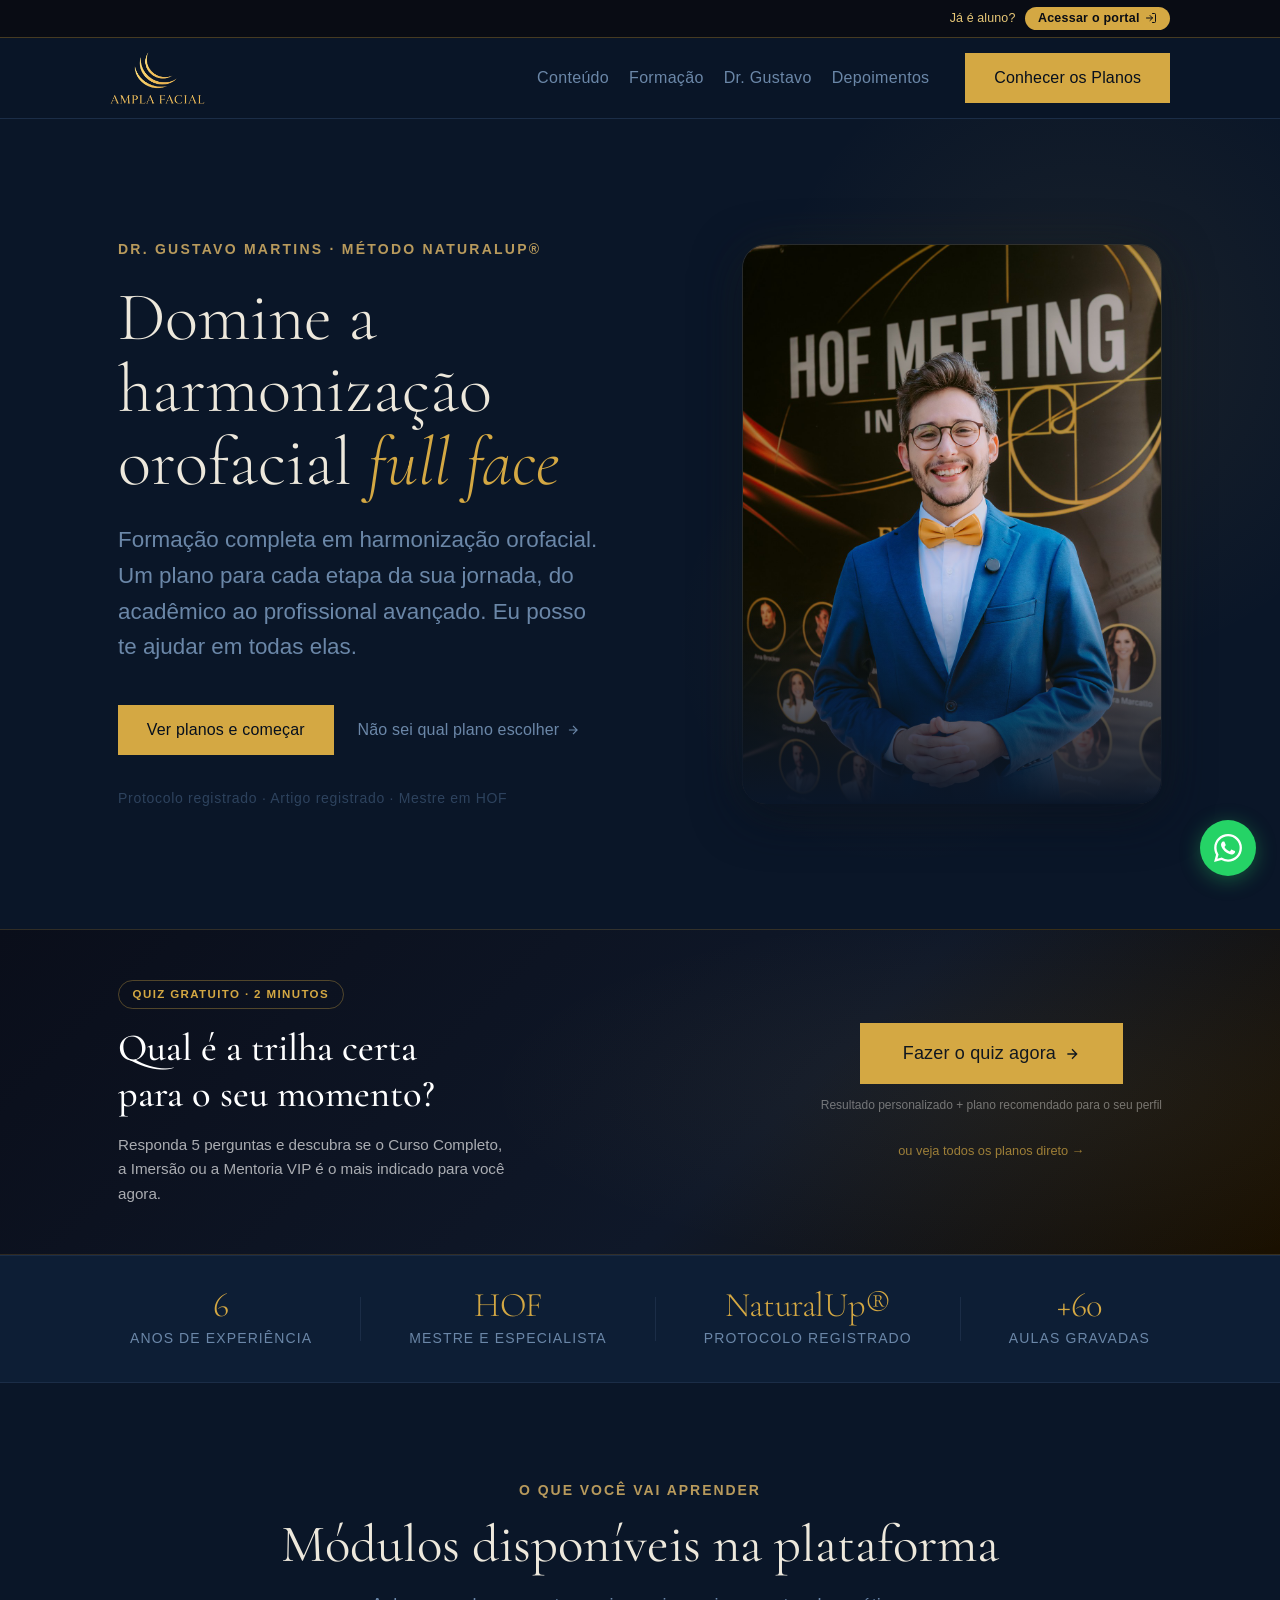
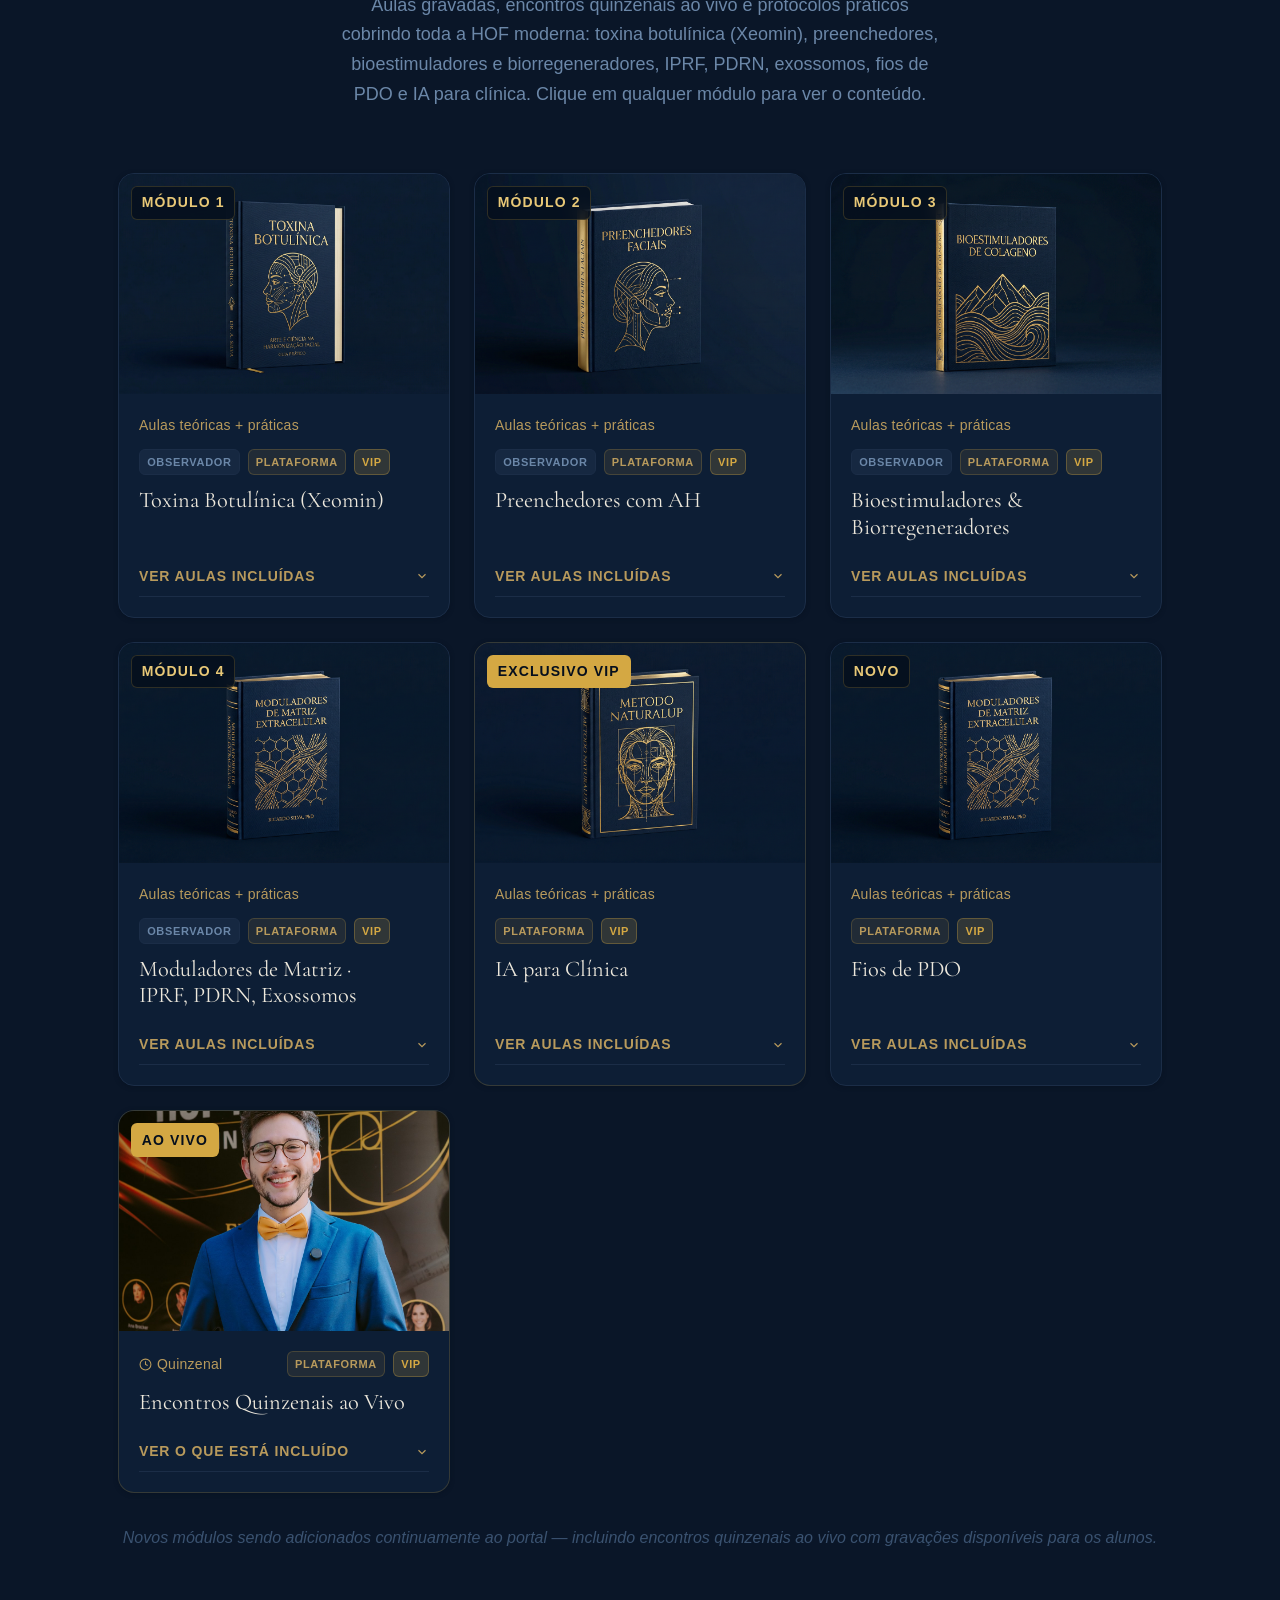
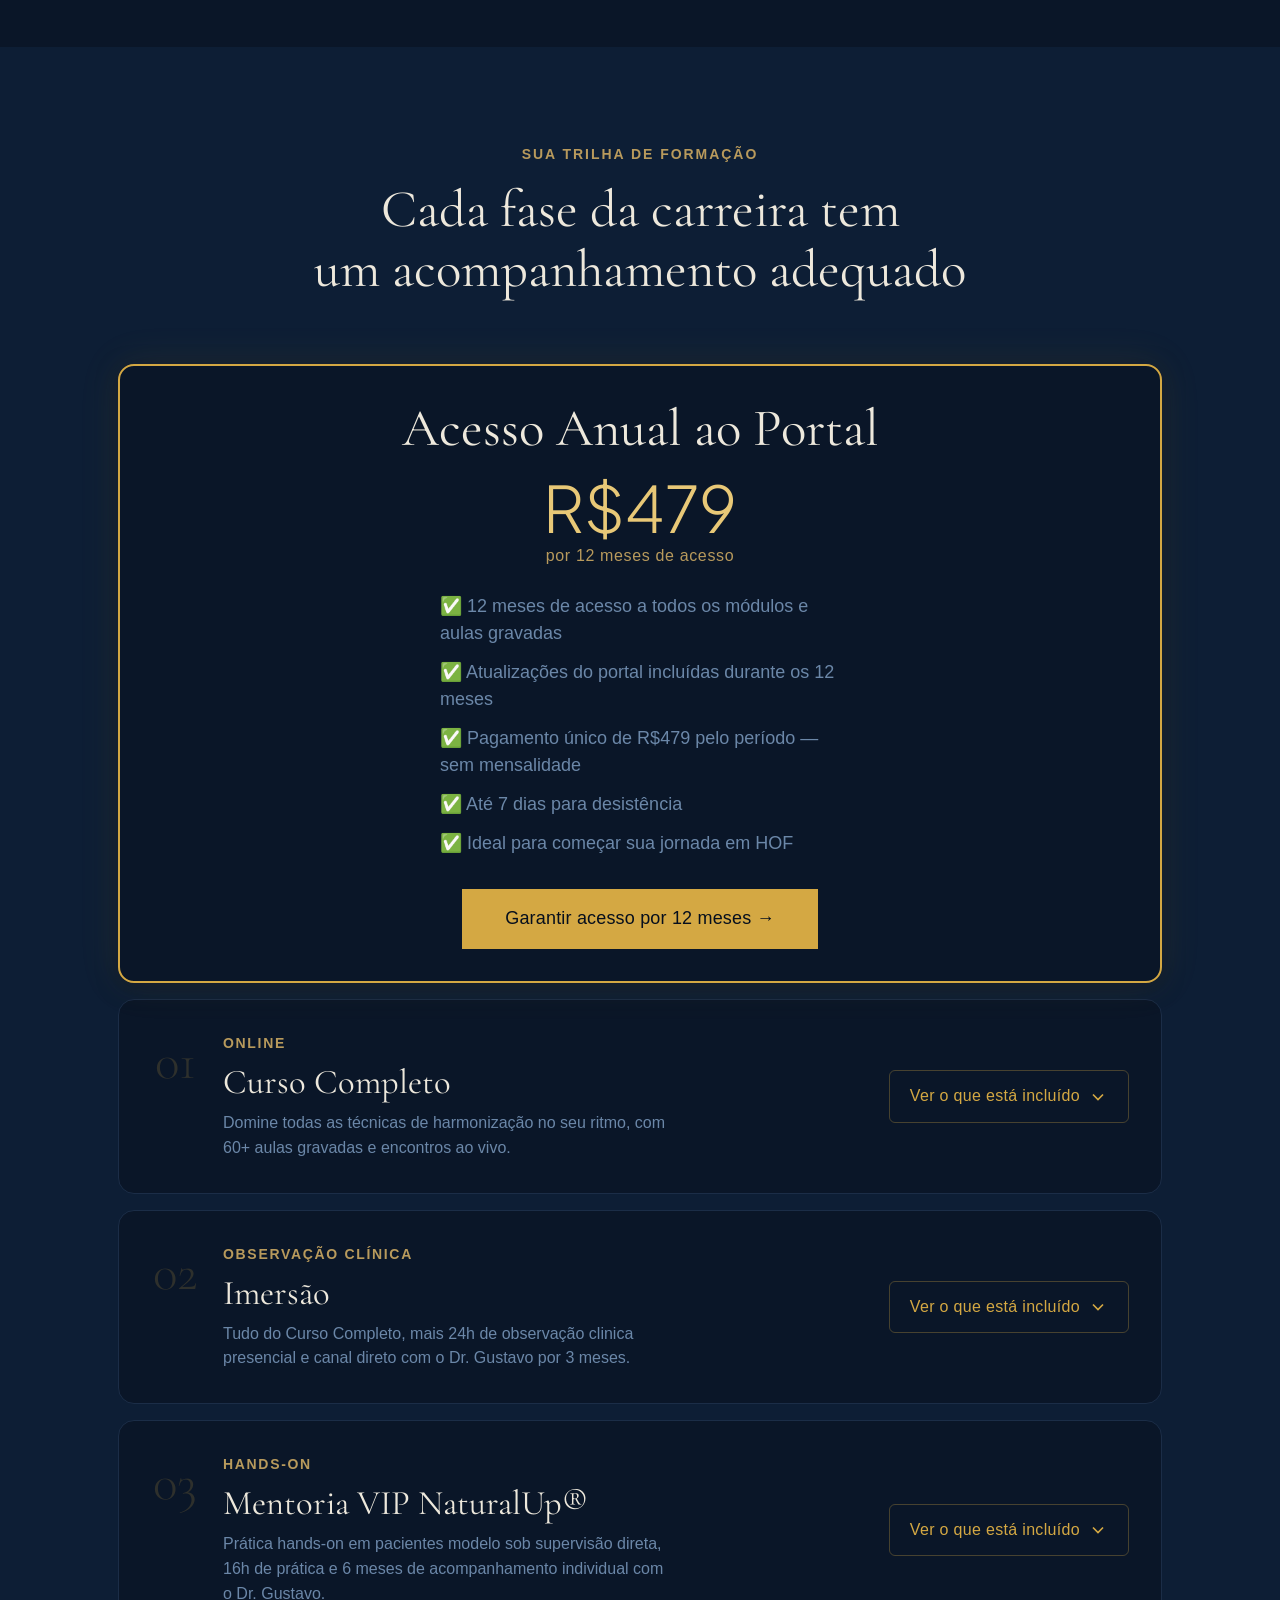
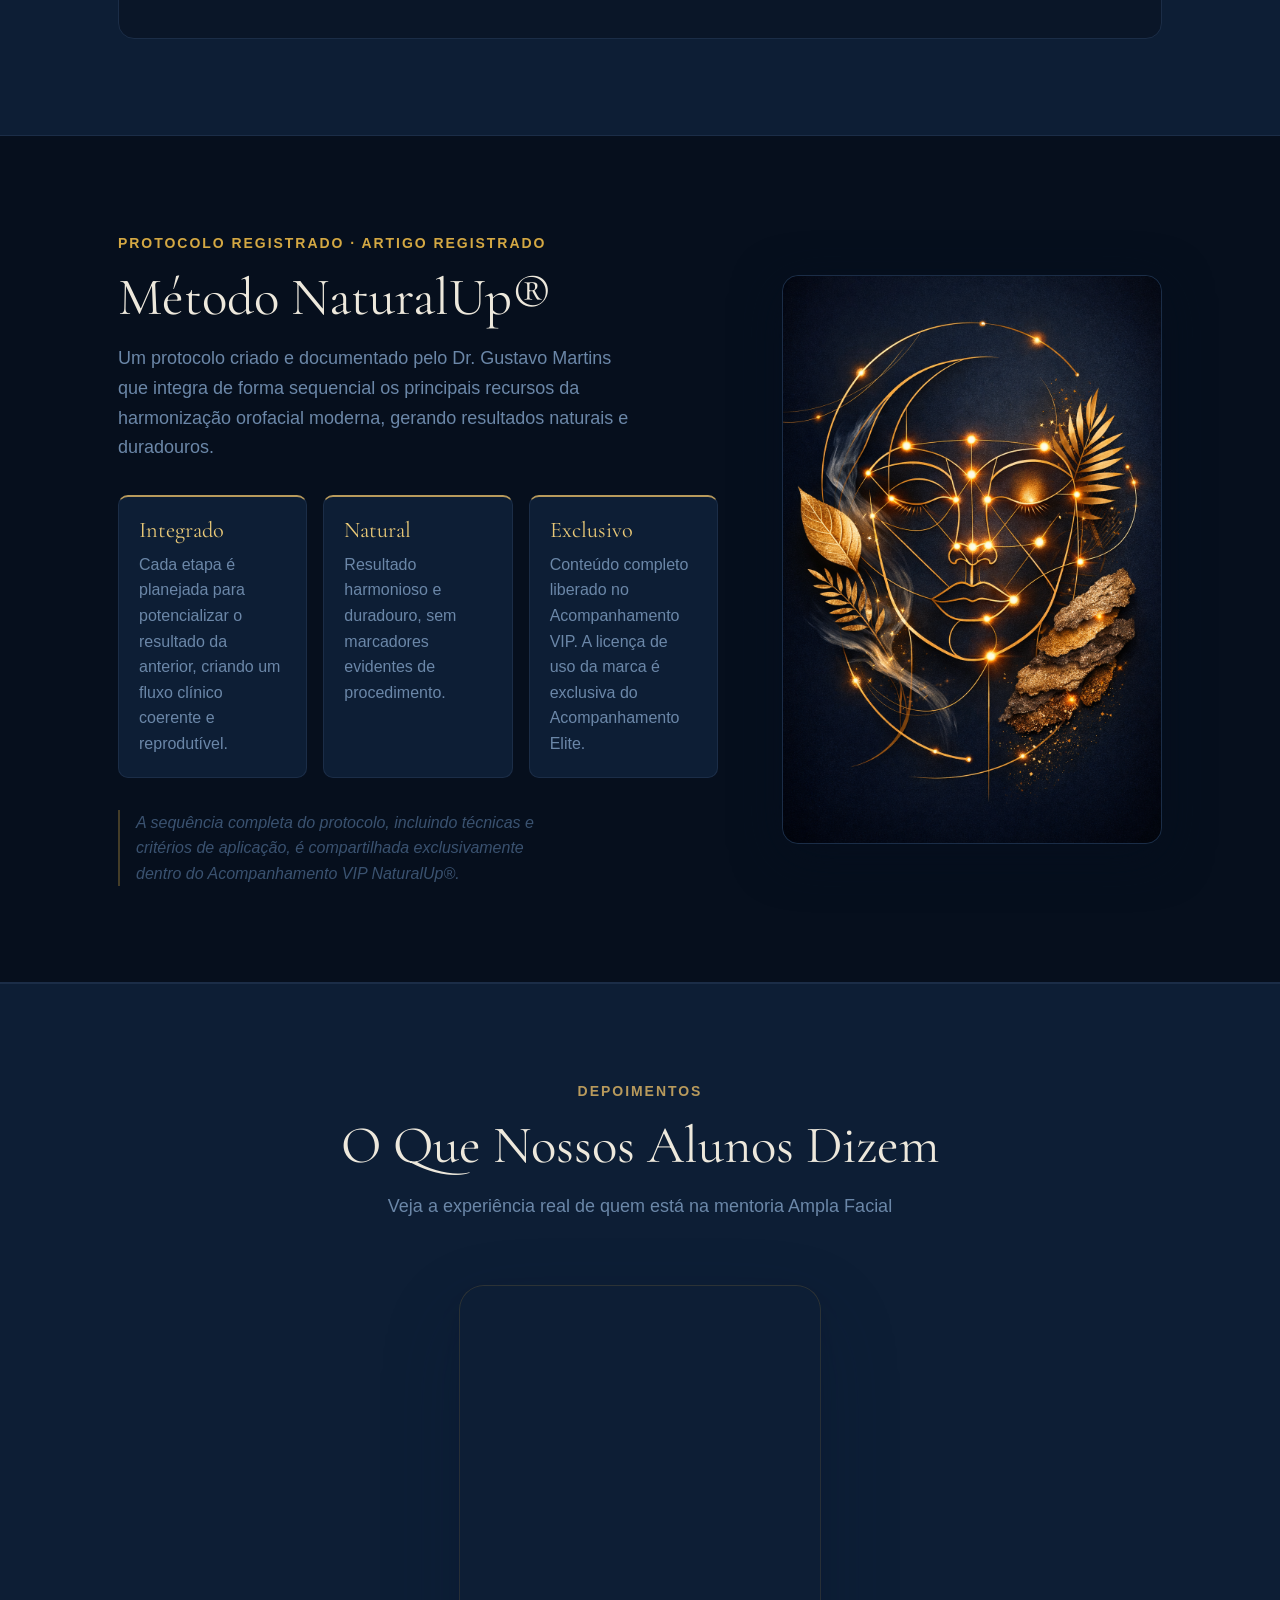
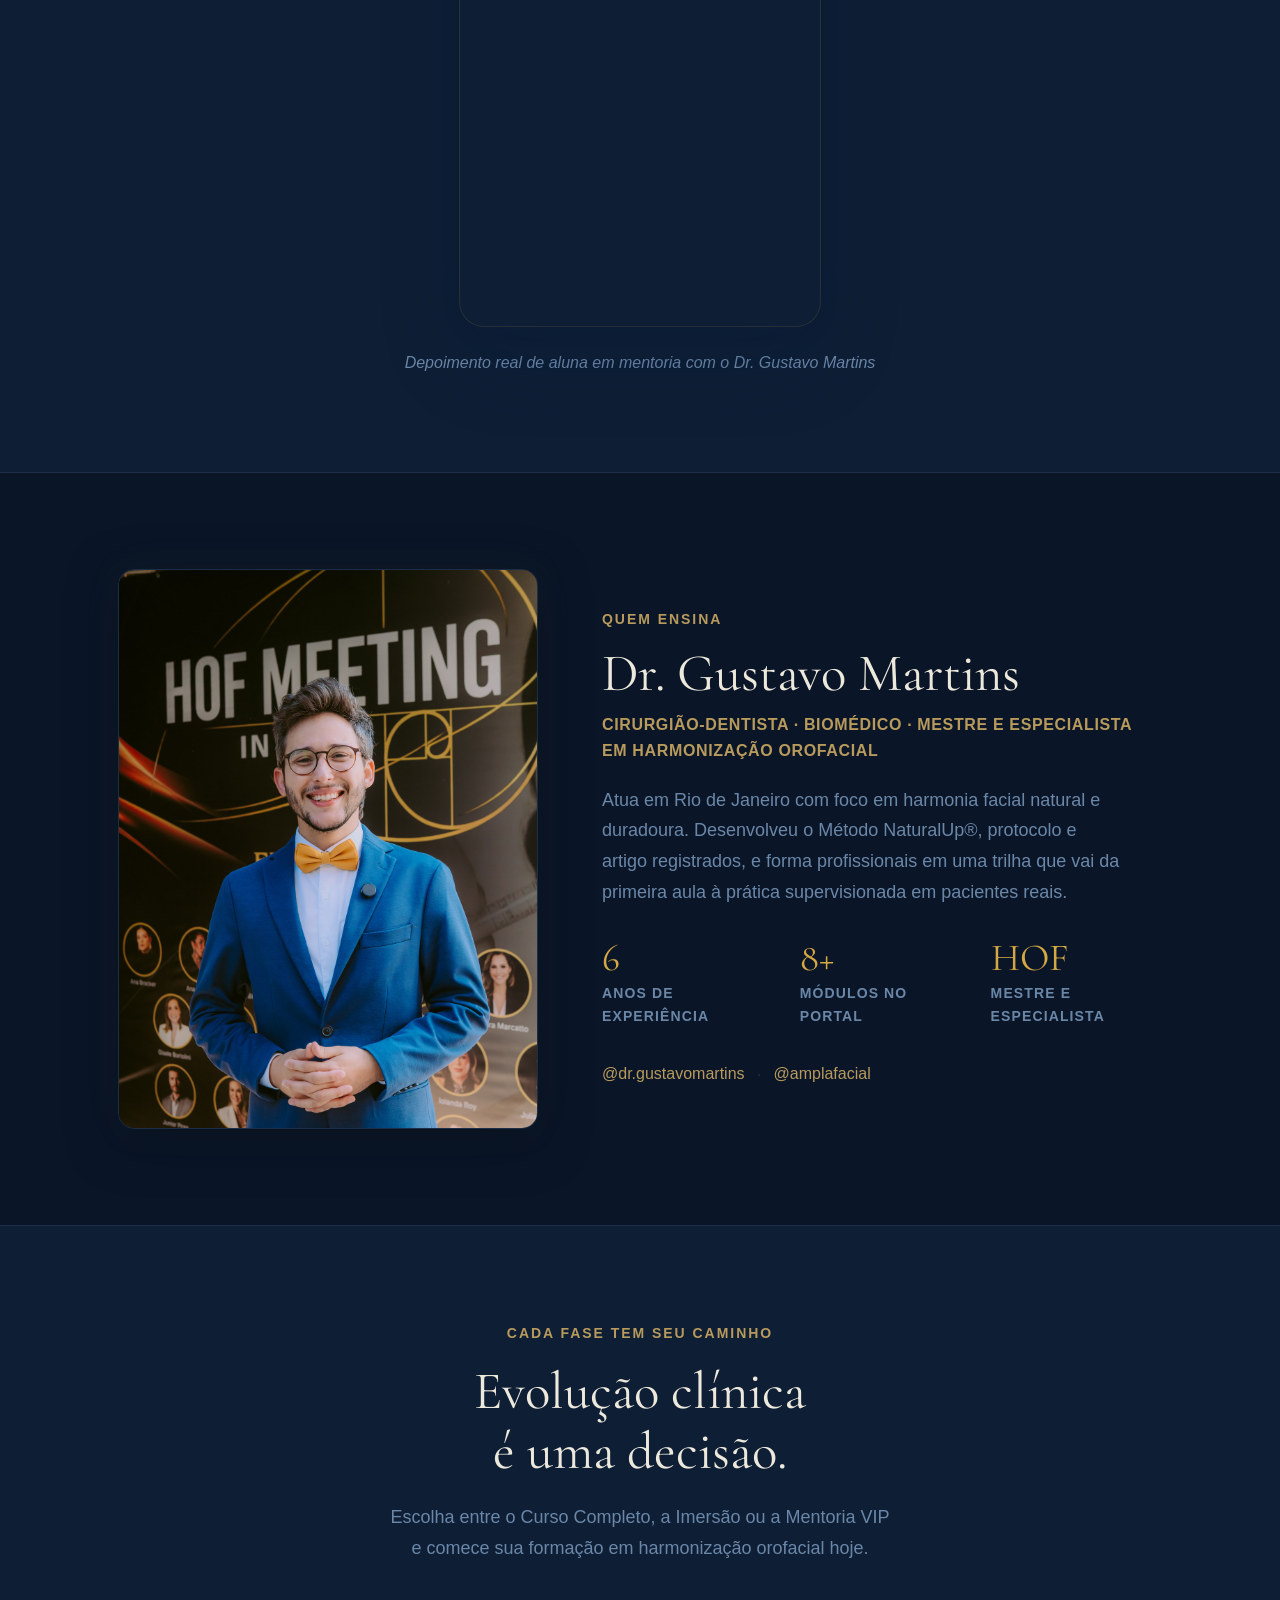
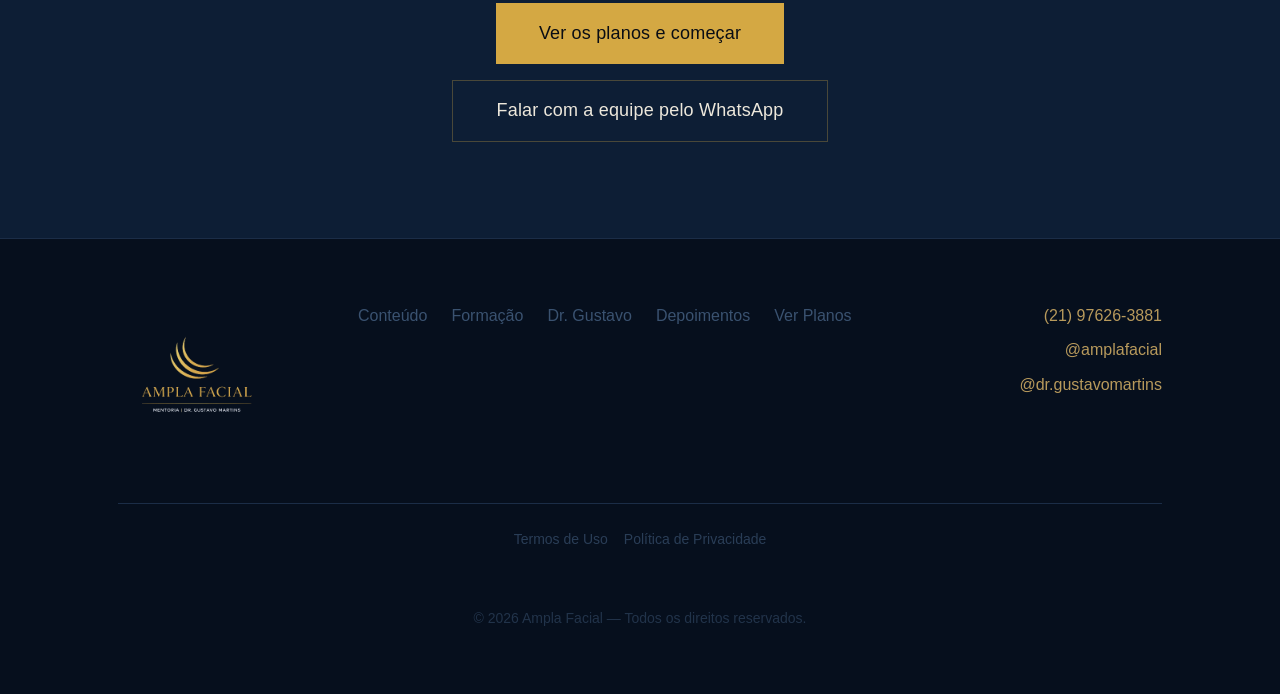
==== commit fa9dabe2: "Etapa 2: licenca da marca NaturalUp restrita ao Elite Alinha o site a stripe-plans.ts (naturalUpLice" ====
--- a/amplafacial/index.html
+++ b/amplafacial/index.html
@@ -742,7 +742,7 @@
           <div>
             <p class="trail-item__level">Hands-on</p>
             <h3 class="trail-item__name">Mentoria VIP NaturalUp®</h3>
-            <p class="trail-item__tagline">A formação mais completa: atenda pacientes modelo sob supervisão direta, com 6 meses de acompanhamento individual e licença NaturalUp.</p>
+            <p class="trail-item__tagline">Prática hands-on em pacientes modelo sob supervisão direta, 16h de prática e 6 meses de acompanhamento individual com o Dr. Gustavo.</p>
           </div>
         </div>
         <button class="trail-item__toggle" aria-label="Expandir detalhes do VIP NaturalUp">
@@ -789,7 +789,7 @@
                 <div class="inclusion-item__icon">®</div>
                 <div>
                   <strong>Método NaturalUp® — o 5º módulo</strong>
-                  <span>Autorização formal para aplicar e divulgar o protocolo NaturalUp® na sua prática clínica, mediante assinatura de termo de uso.</span>
+                  <span>Você aprende o protocolo sequencial completo, passo a passo. A licença de uso da marca e do logo NaturalUp® no seu consultório é exclusiva do Acompanhamento Elite.</span>
                 </div>
               </div>
               <div class="inclusion-item">
@@ -914,7 +914,7 @@
         <p class="section__eyebrow">Quem ensina</p>
         <h2 class="about-name">Dr. Gustavo Martins</h2>
         <p class="about-credentials">Cirurgião-dentista · Biomédico · Mestre e Especialista em Harmonização Orofacial</p>
-        <p class="about-desc">Atua em Rio de Janeiro com foco em harmonia facial natural e duradoura. Desenvolveu o Método NaturalUp®, protocolo e artigo registrados, e forma profissionais em um acompanhamento que vai da teoria à licença de uso do protocolo.</p>
+        <p class="about-desc">Atua em Rio de Janeiro com foco em harmonia facial natural e duradoura. Desenvolveu o Método NaturalUp®, protocolo e artigo registrados, e forma profissionais em uma trilha que vai da primeira aula à prática supervisionada em pacientes reais.</p>
         <div class="about-stats">
           <div class="about-stat">
             <p class="about-stat__num">6</p>
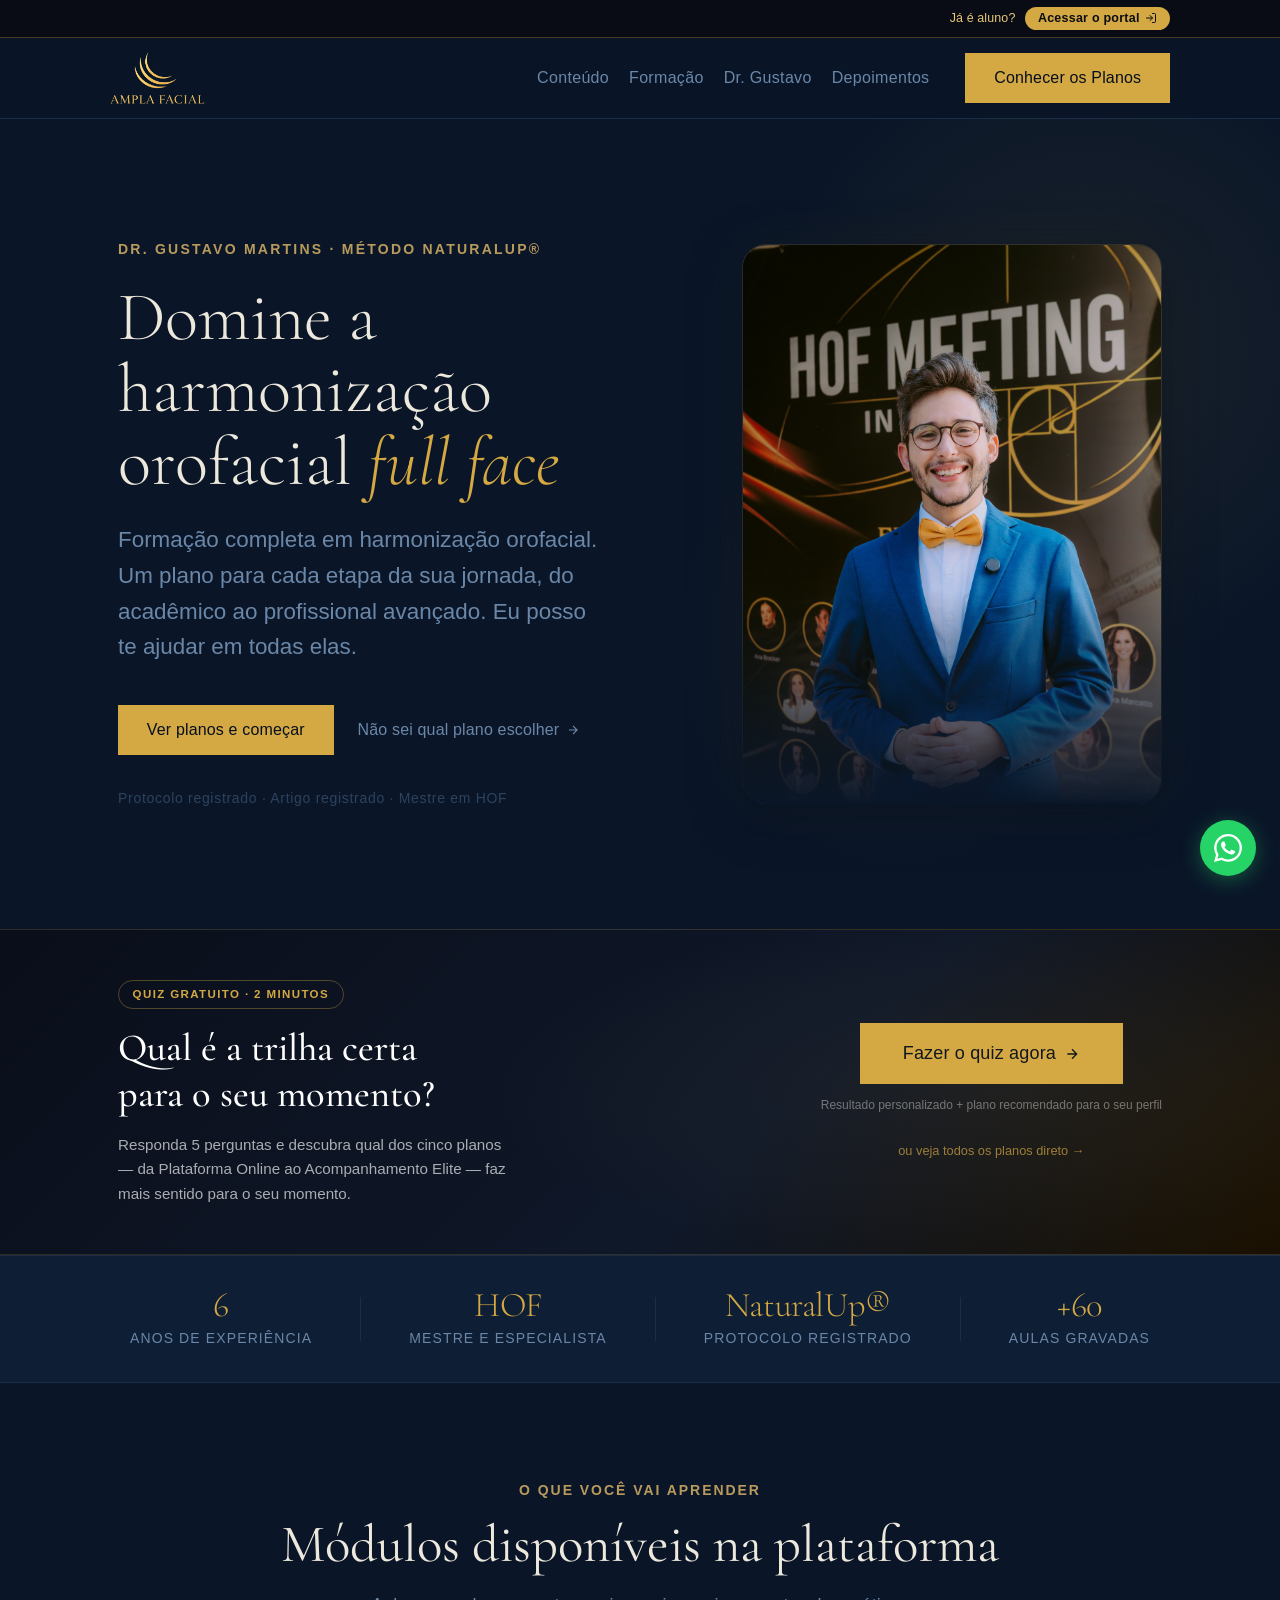
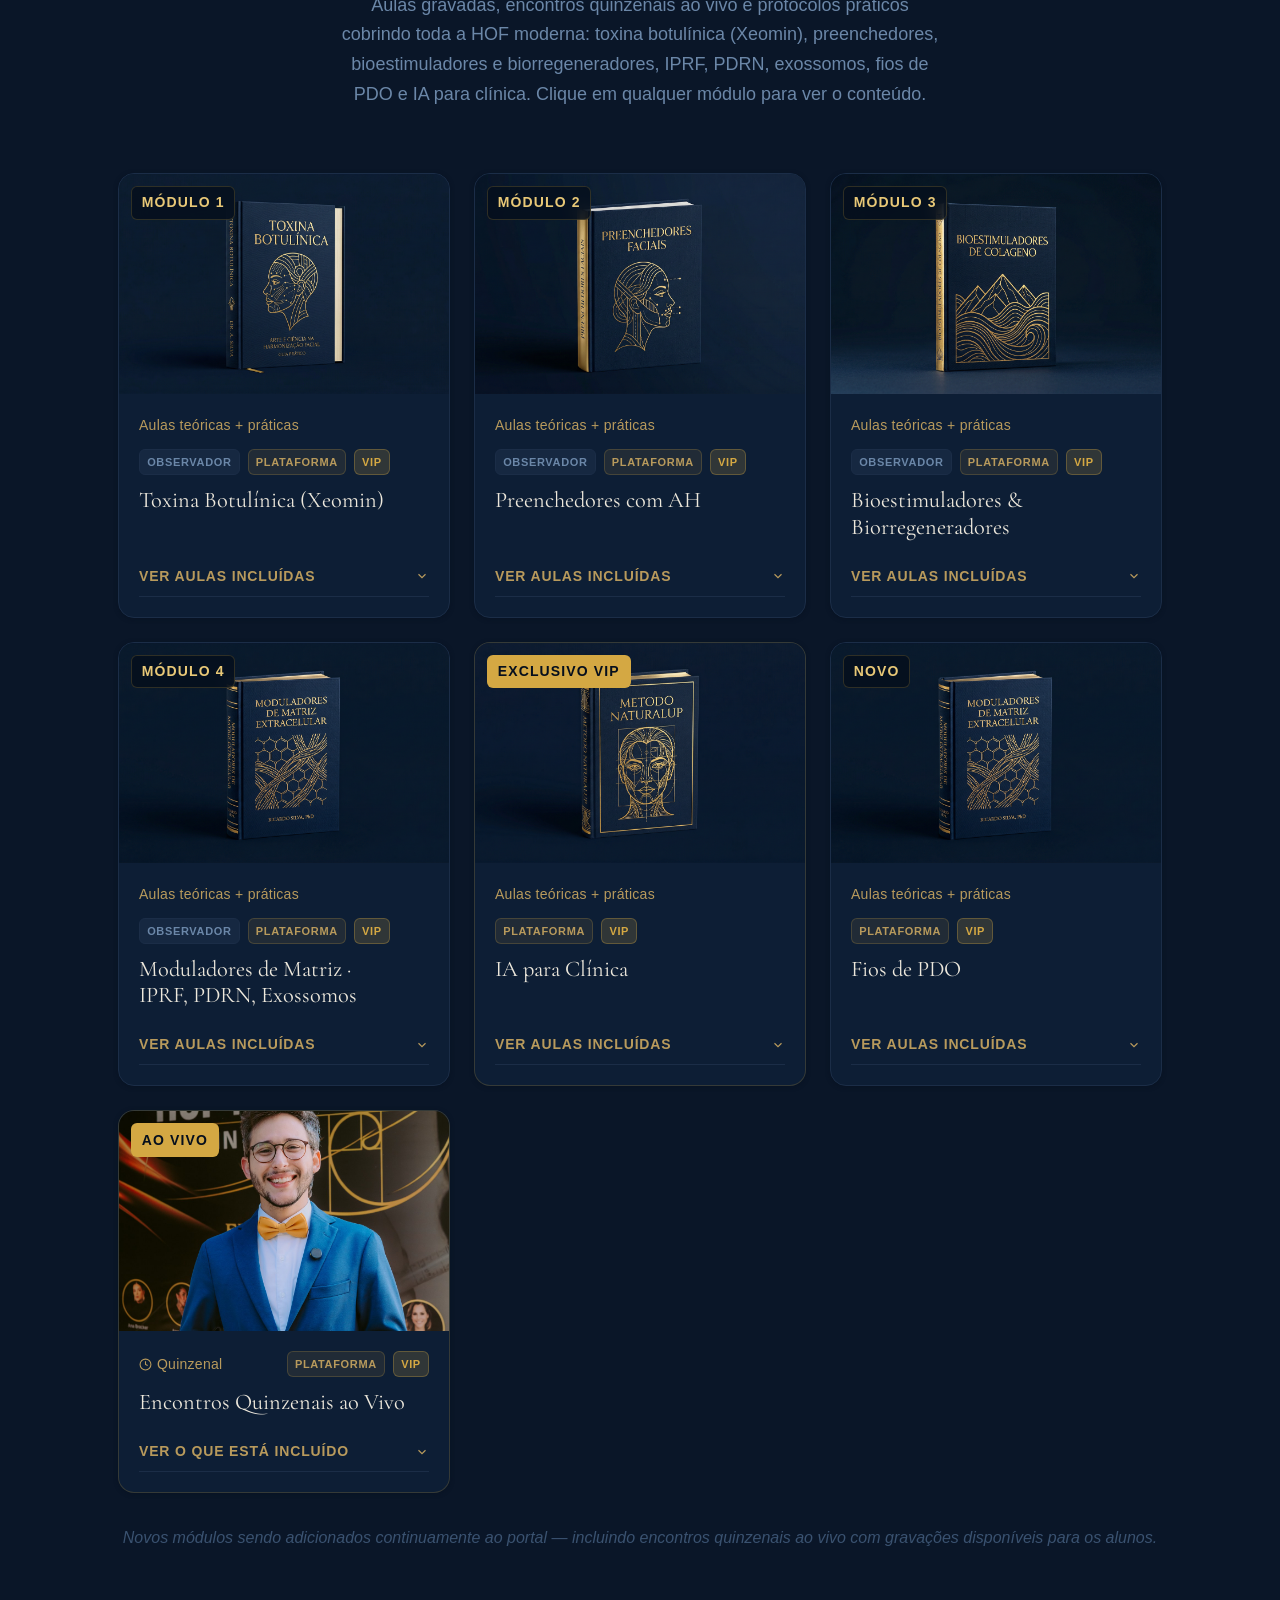
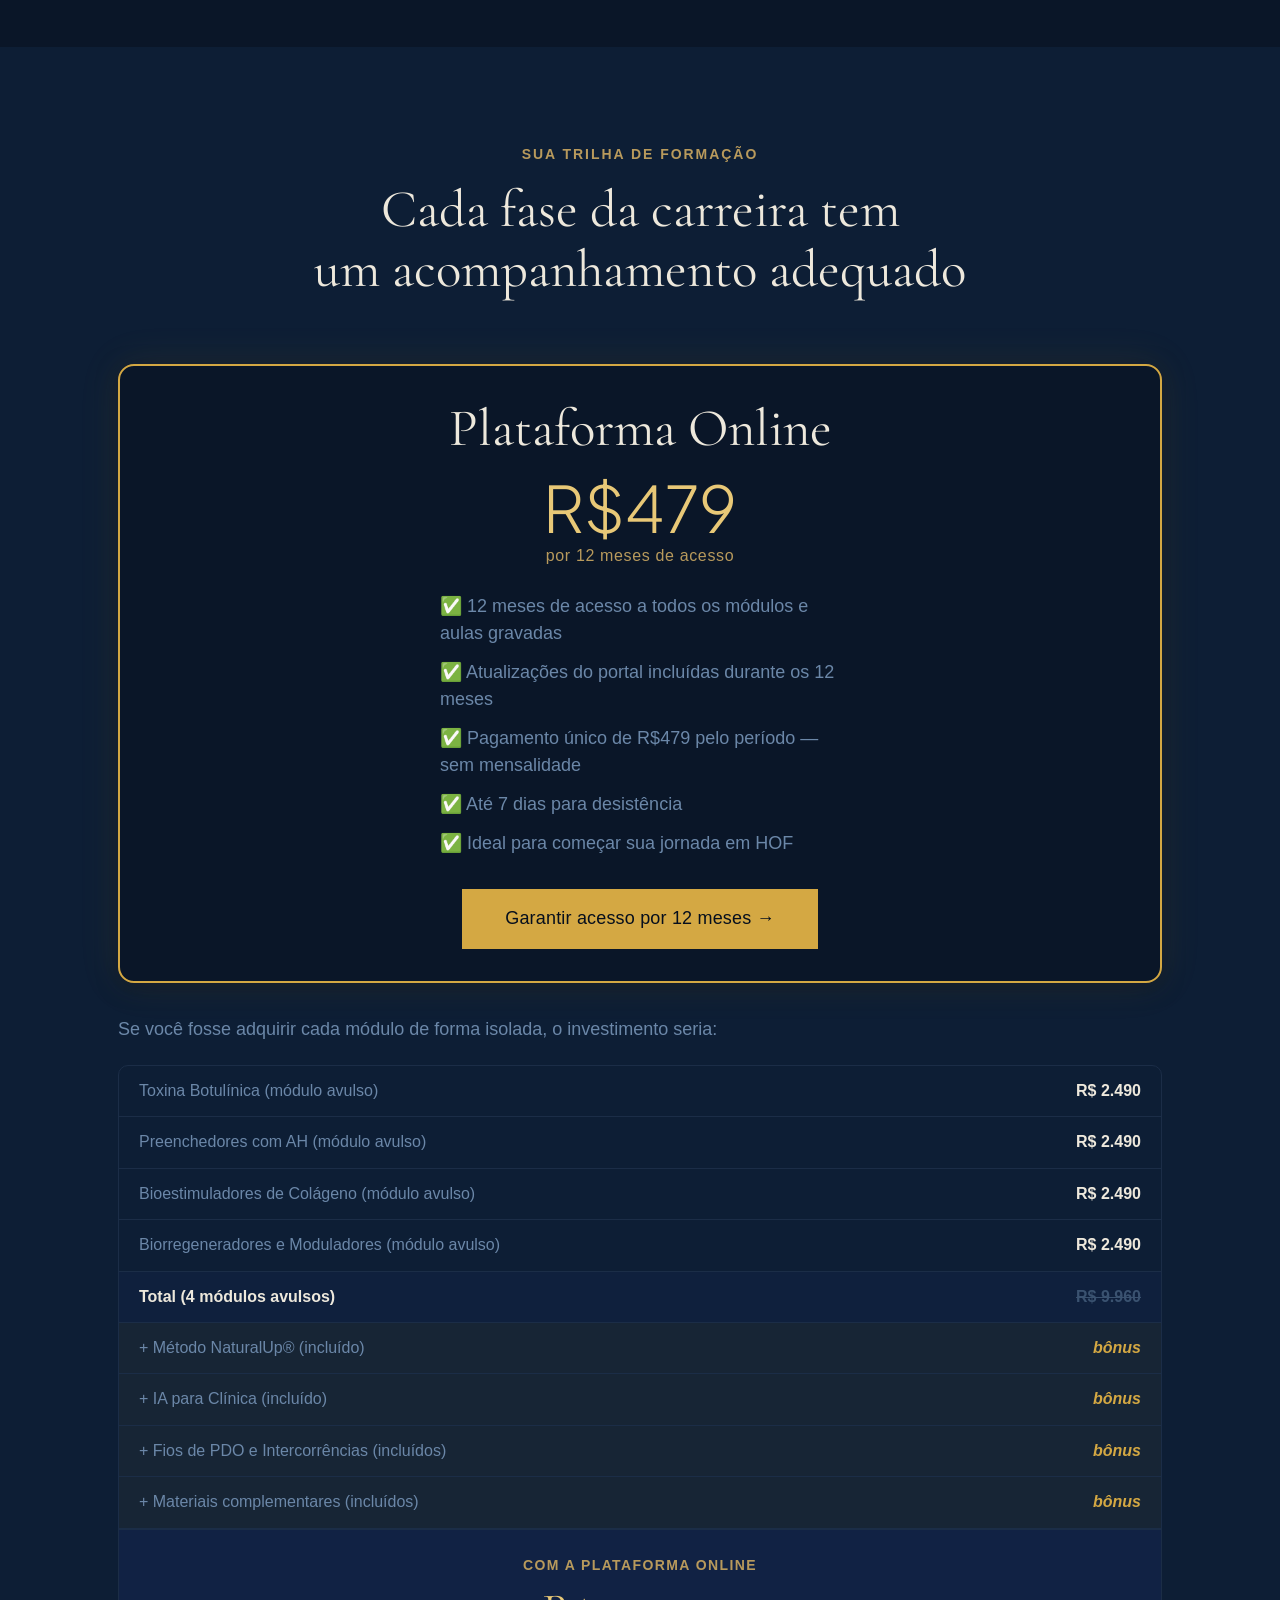
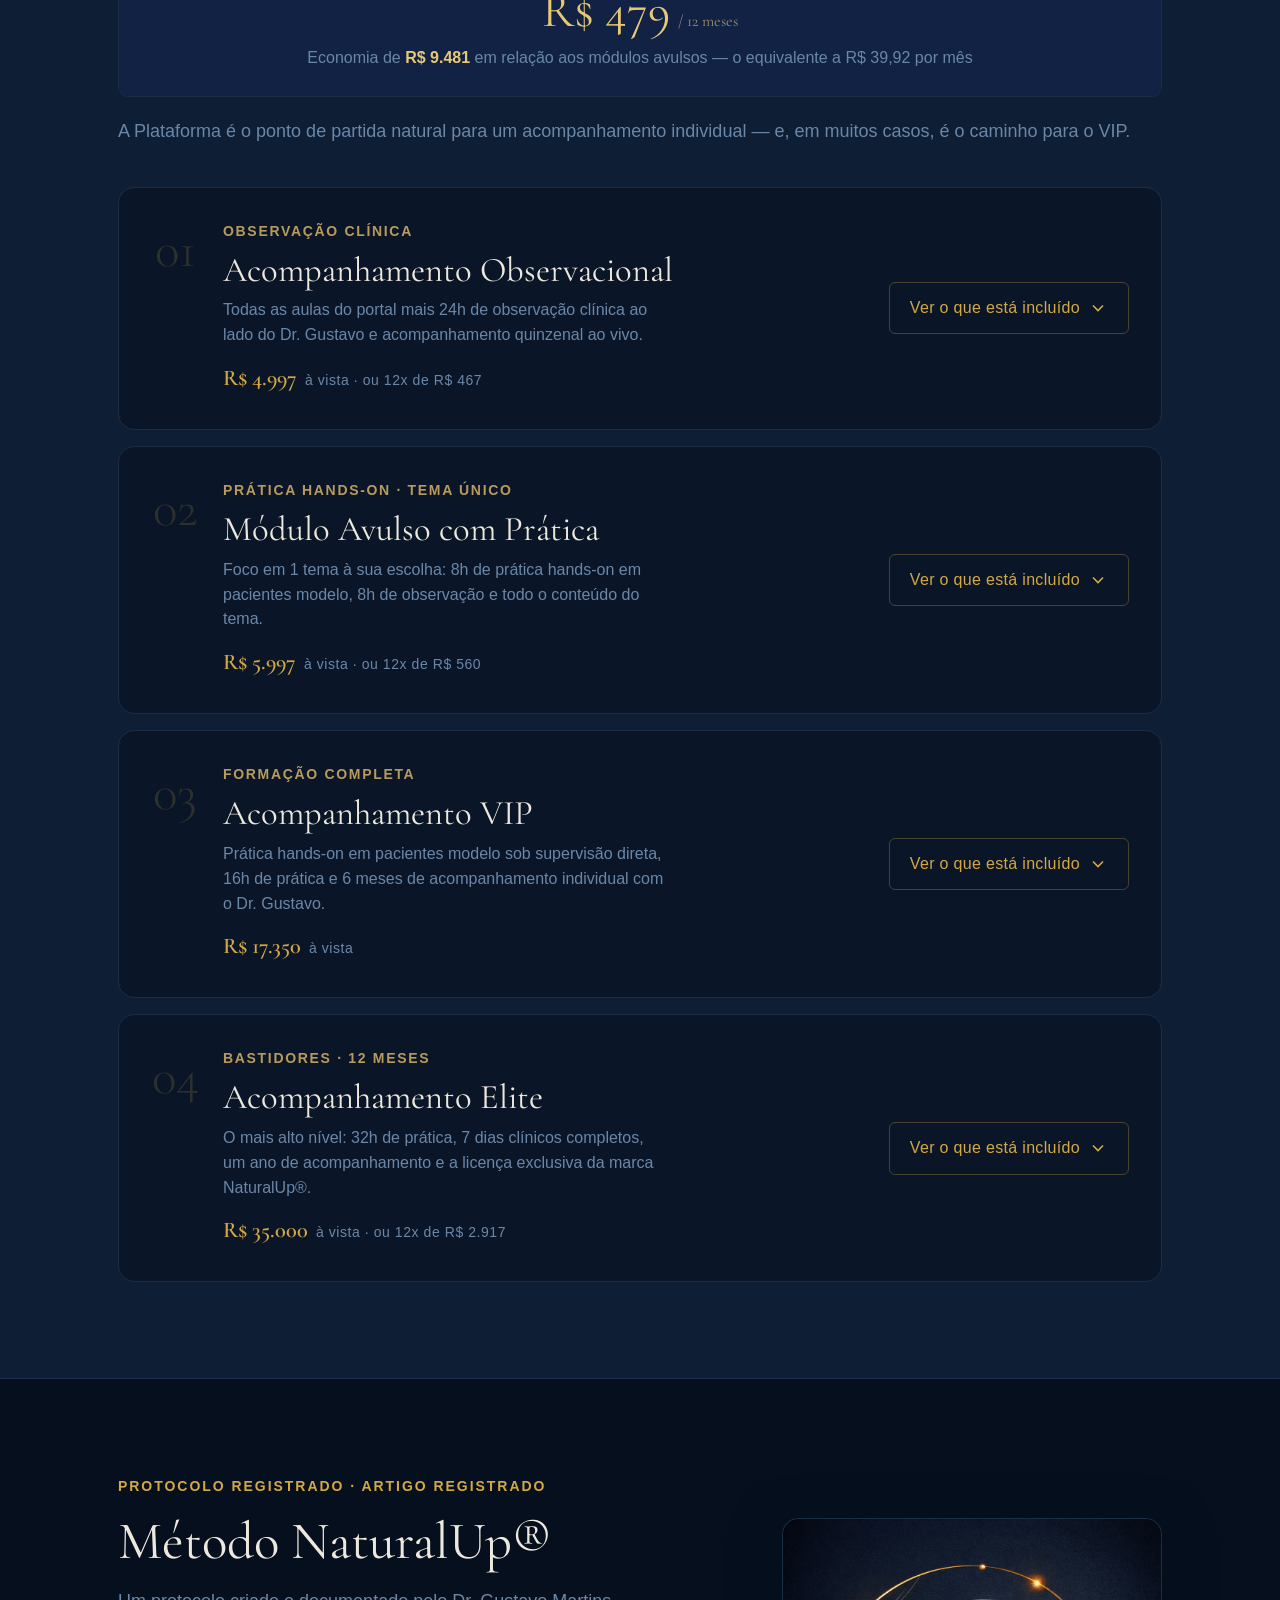
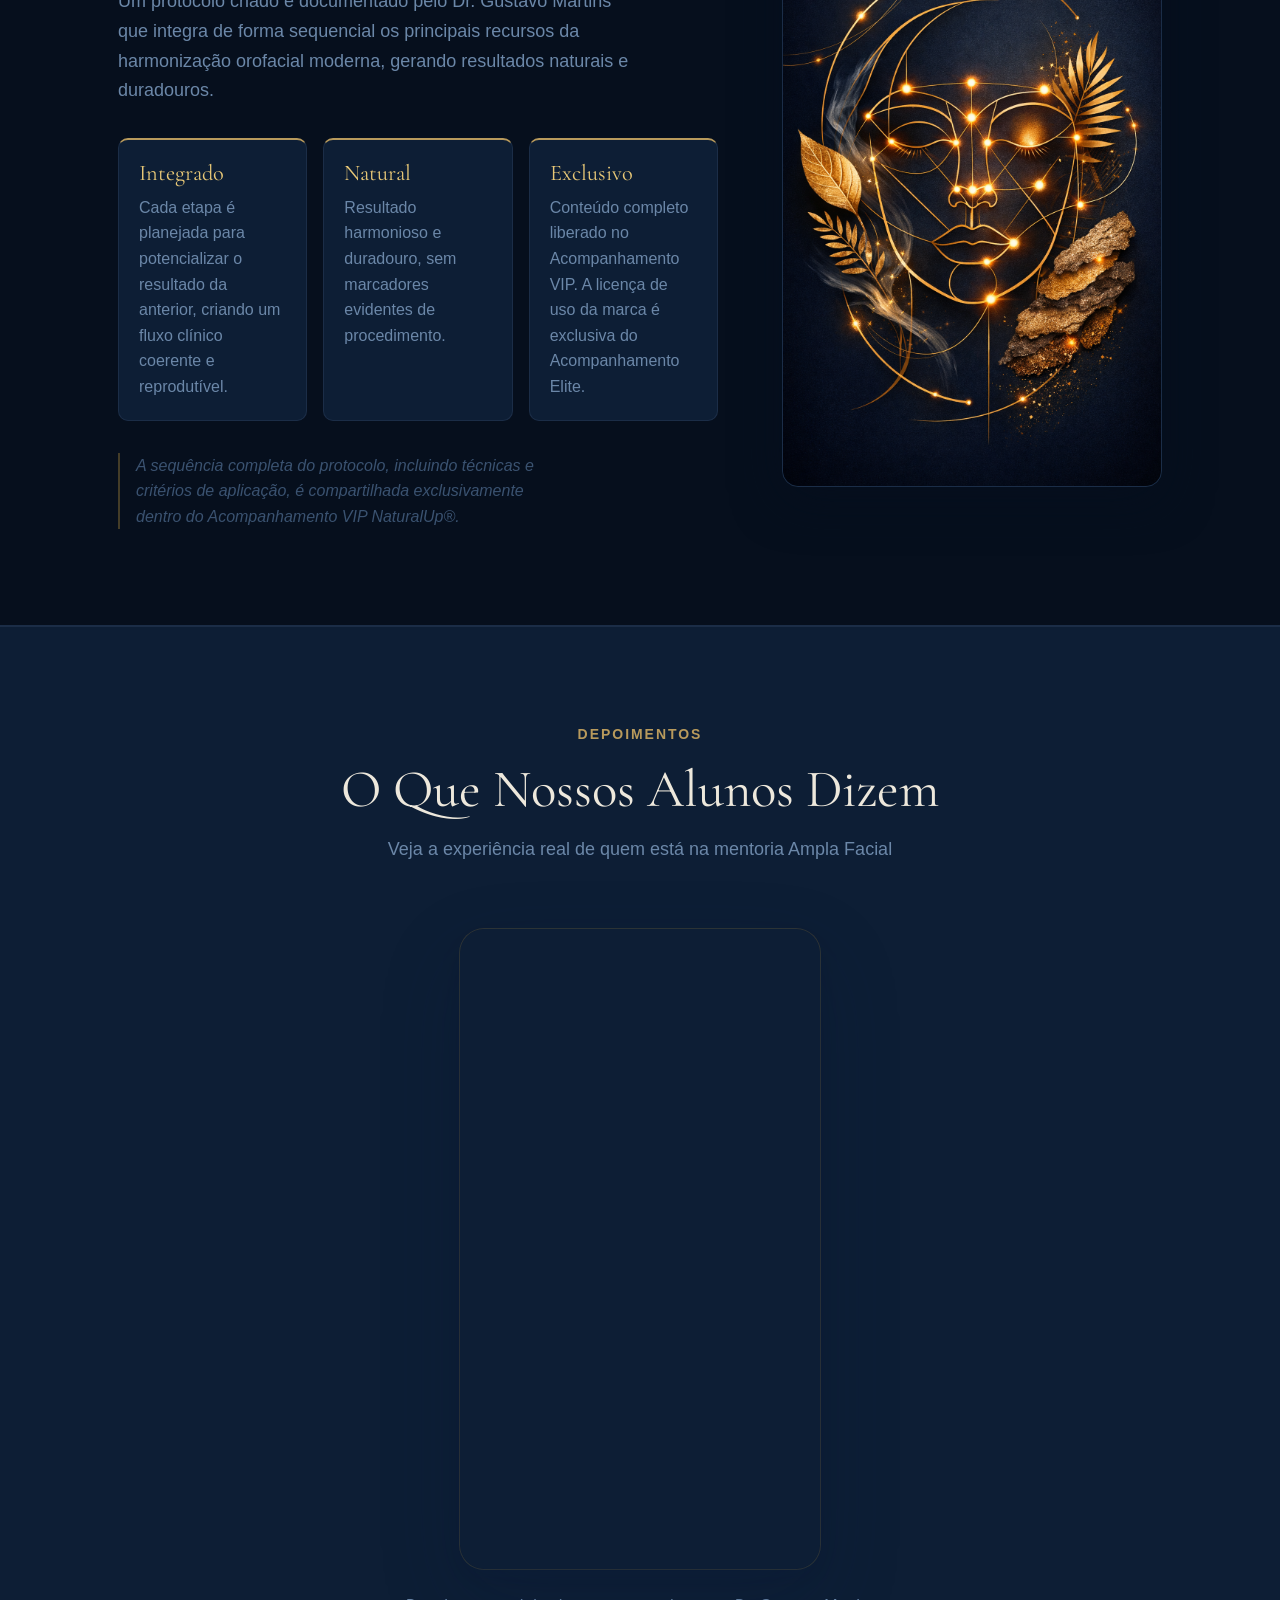
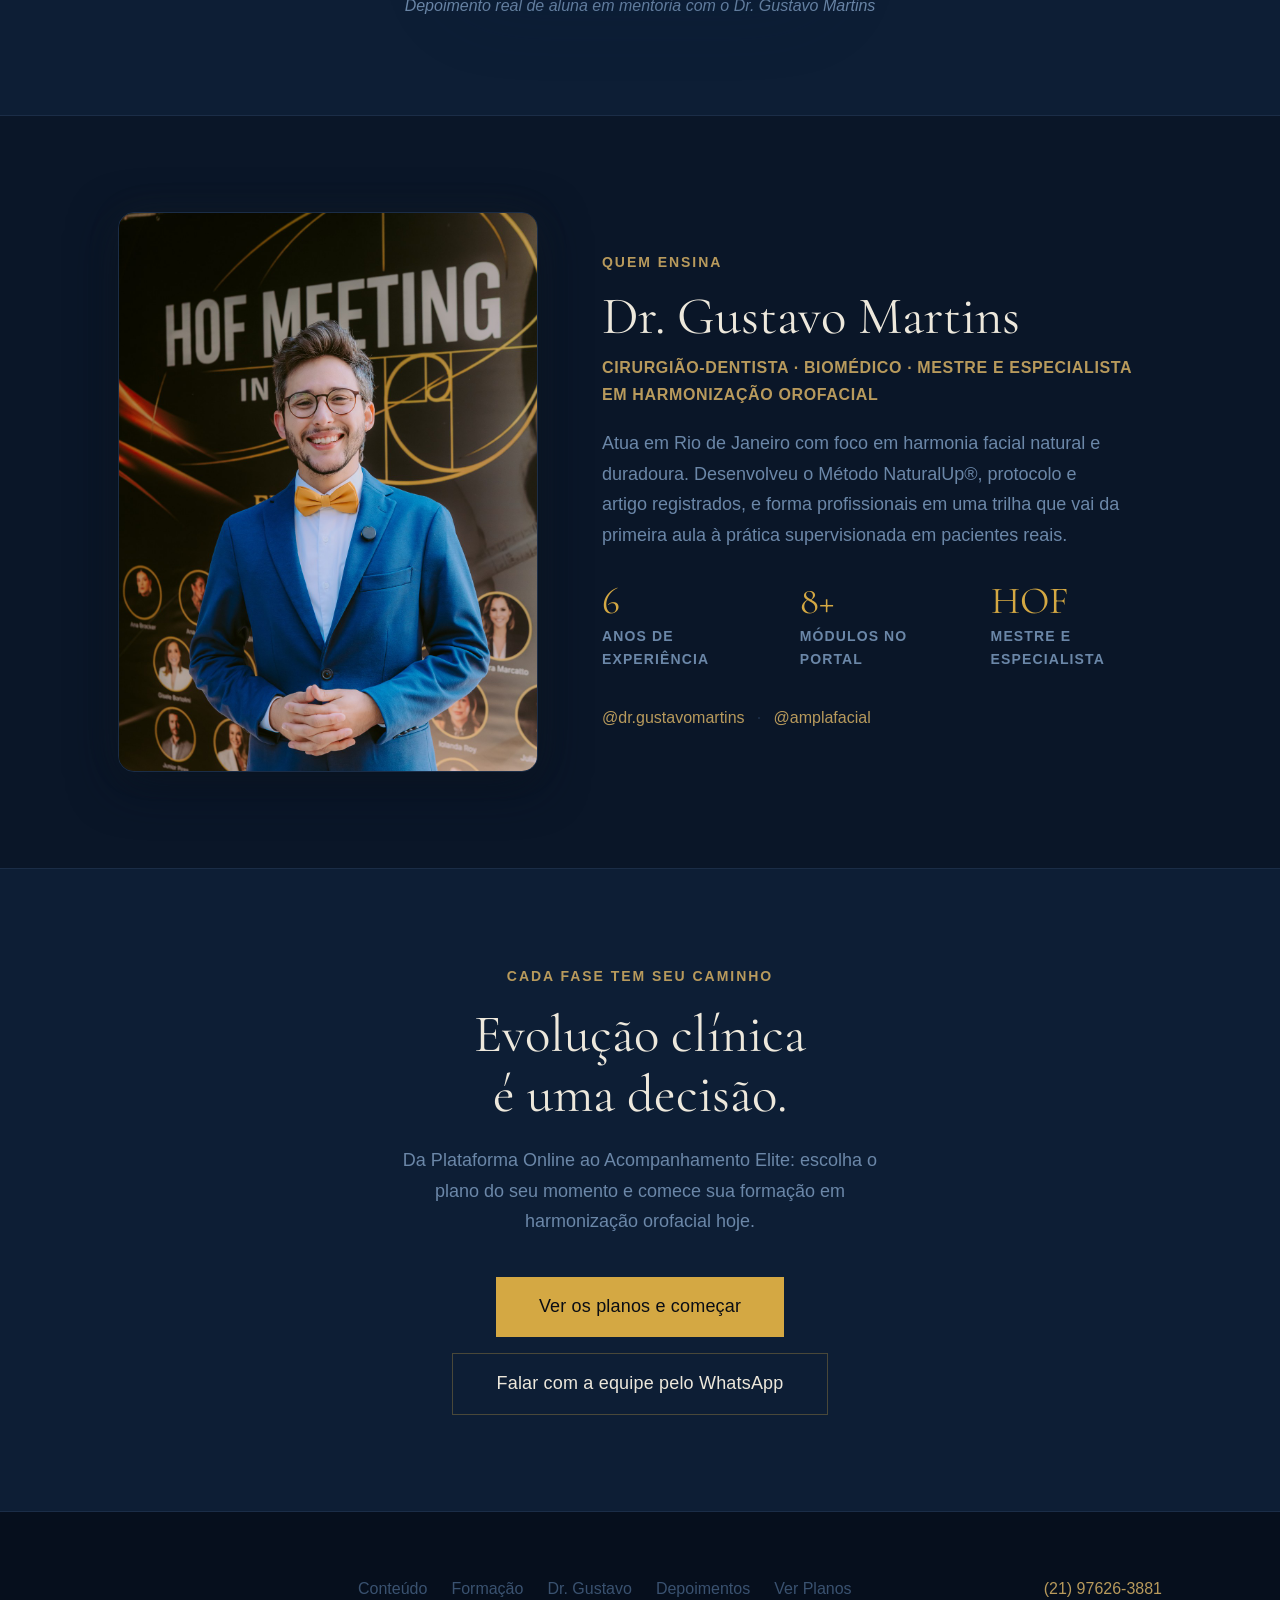
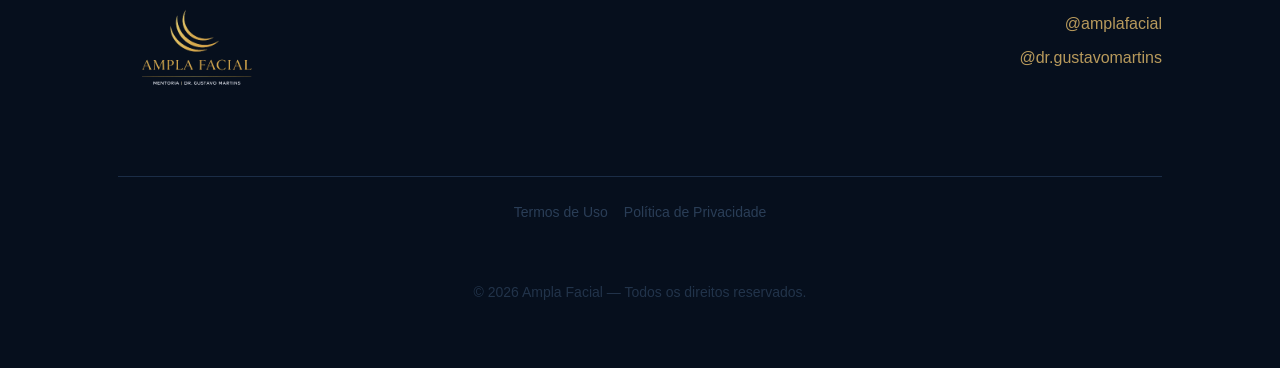
==== commit 8b05af5c: "Etapa 3: trilha reescrita a partir do catalogo real (stripe-plans.ts) Antes: Acesso Anual + 'Curso C" ====
--- a/amplafacial/index.html
+++ b/amplafacial/index.html
@@ -163,7 +163,7 @@
     <div class="quiz-banner__left">
       <span class="quiz-banner__tag">Quiz gratuito · 2 minutos</span>
       <h2 class="quiz-banner__title">Qual é a trilha certa<br />para o seu momento?</h2>
-      <p class="quiz-banner__sub">Responda 5 perguntas e descubra se o Curso Completo, a Imersão ou a Mentoria VIP é o mais indicado para você agora.</p>
+      <p class="quiz-banner__sub">Responda 5 perguntas e descubra qual dos cinco planos — da Plataforma Online ao Acompanhamento Elite — faz mais sentido para o seu momento.</p>
     </div>
     <div class="quiz-banner__right">
       <a href="https://portal.amplafacial.com.br/#/quiz" target="_blank" rel="noopener" class="btn btn--gold btn--lg quiz-banner__btn">Fazer o quiz agora
@@ -501,9 +501,9 @@
       <h2 class="section__title">Cada fase da carreira tem<br />um acompanhamento adequado</h2>
     </div>
 
-    <!-- ──────── Acesso anual ──────── -->
-    <div class="vitalicio-card" id="12 meses">
-      <h3 class="vitalicio-card__title">Acesso Anual ao Portal</h3>
+    <!-- ──────── Plataforma Online (acesso anual) ──────── -->
+    <div class="vitalicio-card" id="plataforma-online">
+      <h3 class="vitalicio-card__title">Plataforma Online</h3>
       <div class="vitalicio-card__pricing">
         <span class="vitalicio-card__price">R$479</span>
         <span class="vitalicio-card__price-note">por 12 meses de acesso</span>
@@ -515,21 +515,46 @@
         <li>✅ Até 7 dias para desistência</li>
         <li>✅ Ideal para começar sua jornada em HOF</li>
       </ul>
-      <a href="https://portal.amplafacial.com.br/?utm_source=site&utm_medium=card_planos&utm_campaign=vitalicio_479#/planos-publicos" target="_blank" rel="noopener" class="btn btn--gold btn--lg vitalicio-card__cta">Garantir acesso por 12 meses →</a>
-    </div>
-
-    <!-- ──────── OBSERVADOR ──────── -->
+      <a href="https://portal.amplafacial.com.br/?utm_source=site&utm_medium=card_plataforma&utm_campaign=trilha_2026#/planos-publicos" target="_blank" rel="noopener" class="btn btn--gold btn--lg vitalicio-card__cta">Garantir acesso por 12 meses →</a>
+    </div>
+
+    <!-- ──────── Comparativo: Plataforma vs. módulos avulsos ──────── -->
+    <div class="savings-block savings-block--standalone">
+      <p class="savings-block__intro">Se você fosse adquirir cada módulo de forma isolada, o investimento seria:</p>
+      <div class="savings-table">
+        <div class="savings-row"><span>Toxina Botulínica (módulo avulso)</span><span class="savings-row__price">R$ 2.490</span></div>
+        <div class="savings-row"><span>Preenchedores com AH (módulo avulso)</span><span class="savings-row__price">R$ 2.490</span></div>
+        <div class="savings-row"><span>Bioestimuladores de Colágeno (módulo avulso)</span><span class="savings-row__price">R$ 2.490</span></div>
+        <div class="savings-row"><span>Biorregeneradores e Moduladores (módulo avulso)</span><span class="savings-row__price">R$ 2.490</span></div>
+        <div class="savings-row savings-row--total"><span>Total (4 módulos avulsos)</span><span class="savings-row__price savings-row__price--crossed">R$ 9.960</span></div>
+        <div class="savings-row savings-row--bonus"><span>+ Método NaturalUp® (incluído)</span><span class="savings-row__price savings-row__price--bonus">bônus</span></div>
+        <div class="savings-row savings-row--bonus"><span>+ IA para Clínica (incluído)</span><span class="savings-row__price savings-row__price--bonus">bônus</span></div>
+        <div class="savings-row savings-row--bonus"><span>+ Fios de PDO e Intercorrências (incluídos)</span><span class="savings-row__price savings-row__price--bonus">bônus</span></div>
+        <div class="savings-row savings-row--bonus"><span>+ Materiais complementares (incluídos)</span><span class="savings-row__price savings-row__price--bonus">bônus</span></div>
+        <div class="savings-highlight">
+          <div class="savings-highlight__inner">
+            <p class="savings-highlight__label">Com a Plataforma Online</p>
+            <p class="savings-highlight__price">R$ 479<span> / 12 meses</span></p>
+            <p class="savings-highlight__economy">Economia de <strong>R$ 9.481</strong> em relação aos módulos avulsos — o equivalente a R$ 39,92 por mês</p>
+          </div>
+        </div>
+      </div>
+      <p class="savings-block__intro" style="margin-top:var(--space-5)">A Plataforma é o ponto de partida natural para um acompanhamento individual — e, em muitos casos, é o caminho para o VIP.</p>
+    </div>
+
+    <!-- ──────── ACOMPANHAMENTO OBSERVACIONAL ──────── -->
     <div class="trail-item" id="observador">
       <div class="trail-item__header" data-accordion="observador-body" aria-expanded="false">
         <div class="trail-item__header-left">
           <div class="trail-item__num">01</div>
           <div>
-            <p class="trail-item__level">Online</p>
-            <h3 class="trail-item__name">Curso Completo</h3>
-            <p class="trail-item__tagline">Domine todas as técnicas de harmonização no seu ritmo, com 60+ aulas gravadas e encontros ao vivo.</p>
-          </div>
-        </div>
-        <button class="trail-item__toggle" aria-label="Expandir detalhes do Curso Completo">
+            <p class="trail-item__level">Observação Clínica</p>
+            <h3 class="trail-item__name">Acompanhamento Observacional</h3>
+            <p class="trail-item__tagline">Todas as aulas do portal mais 24h de observação clínica ao lado do Dr. Gustavo e acompanhamento quinzenal ao vivo.</p>
+            <p class="trail-item__price">R$ 4.997 <small>à vista · ou 12x de R$ 467</small></p>
+          </div>
+        </div>
+        <button class="trail-item__toggle" aria-label="Expandir detalhes de Acompanhamento Observacional">
           <span class="trail-item__toggle-text">Ver o que está incluído</span>
           <svg class="trail-item__toggle-icon" width="20" height="20" viewBox="0 0 24 24" fill="none" stroke="currentColor" stroke-width="2"><polyline points="6 9 12 15 18 9"/></svg>
         </button>
@@ -544,208 +569,179 @@
               <div class="inclusion-item">
                 <div class="inclusion-item__icon">📹</div>
                 <div>
-                  <strong>Módulos gravados completos</strong>
-                  <span>Toxina (Xeomin) · Preenchedores · Bioestimuladores & Biorregeneradores · IPRF · PDRN · Exossomos · Fios de PDO</span>
-                </div>
-              </div>
-              <div class="inclusion-item">
+                  <strong>Todos os módulos gravados</strong>
+                  <span>Toxina (Xeomin) · Preenchedores · Bioestimuladores · Biorregeneradores e Moduladores · Fios de PDO · IA para Clínica · Intercorrências.</span>
+                </div>
+              </div>
+              <div class="inclusion-item inclusion-item--highlight">
                 <div class="inclusion-item__icon">🏥</div>
                 <div>
-                  <strong>Acompanhamento clínico presencial</strong>
-                  <span>Observação de atendimentos reais em clínica. Foco na leitura facial e raciocínio clínico, sem manuseio de materiais.</span>
-                </div>
-              </div>
-              <div class="inclusion-item">
-                <div class="inclusion-item__icon">📊</div>
-                <div>
-                  <strong>Dimensão comercial e gestão</strong>
-                  <span>Como estruturar seu atendimento, precificar e crescer com consistência.</span>
+                  <strong>24h de observação clínica presencial</strong>
+                  <span>~6 turnos de 4h. Observação de atendimentos reais, com foco em leitura facial e raciocínio clínico — sem manuseio de materiais.</span>
+                </div>
+              </div>
+              <div class="inclusion-item">
+                <div class="inclusion-item__icon">📅</div>
+                <div>
+                  <strong>Acompanhamento quinzenal ao vivo</strong>
+                  <span>Aulona em grupo + tira-dúvidas, com gravações disponíveis no portal.</span>
+                </div>
+              </div>
+              <div class="inclusion-item">
+                <div class="inclusion-item__icon">💬</div>
+                <div>
+                  <strong>3 meses de canal direto</strong>
+                  <span>Canal com o Dr. Gustavo para tirar dúvidas clínicas durante o período.</span>
+                </div>
+              </div>
+              <div class="inclusion-item">
+                <div class="inclusion-item__icon">📚</div>
+                <div>
+                  <strong>Materiais científicos complementares</strong>
+                  <span>Artigos, protocolos em PDF, compilados e áudios organizados por tema.</span>
+                </div>
+              </div>
+              <div class="inclusion-item">
+                <div class="inclusion-item__icon">🎁</div>
+                <div>
+                  <strong>Créditos por participação</strong>
+                  <span>Ganhe créditos na plataforma participando das aulas ao vivo e da comunidade.</span>
                 </div>
               </div>
               <div class="inclusion-item">
                 <div class="inclusion-item__icon">🎓</div>
                 <div>
-                  <strong>Certificado de conclusão</strong>
-                  <span>Após 80% das aulas e 70% dos turnos concluídos.</span>
+                  <strong>Certificado de participação</strong>
+                  <span>Emitido ao final do acompanhamento.</span>
                 </div>
               </div>
               <div class="inclusion-item">
                 <div class="inclusion-item__icon">📋</div>
                 <div>
                   <strong>Termo de confidencialidade</strong>
-                  <span>Acesso aos atendimentos clínicos mediante assinatura de termo.</span>
+                  <span>O acesso aos atendimentos clínicos é mediante assinatura de termo.</span>
+                </div>
+              </div>
+              <div class="inclusion-item">
+                <div class="inclusion-item__icon">🔄</div>
+                <div>
+                  <strong>Acesso ao portal por 12 meses</strong>
+                  <span>Com todas as atualizações do período incluídas. Até 7 dias para desistência.</span>
                 </div>
               </div>
             </div>
           </div>
 
-          <div class="obs-plans">
-            <h4 class="inclusions__title">Escolha seu ritmo de presença clínica</h4>
-            <div class="obs-plans__grid">
-              <div class="obs-plan-card">
-                <p class="obs-plan-card__name">Essencial</p>
-                <p class="obs-plan-card__detail">24h presenciais</p>
-                <p class="obs-plan-card__detail">~6 turnos de 4h</p>
-                <p class="obs-plan-card__freq">1× por mês</p>
-              </div>
-              <div class="obs-plan-card obs-plan-card--featured">
-                <p class="obs-plan-card__star">⭐ Mais escolhido</p>
-                <p class="obs-plan-card__name">Avançado</p>
-                <p class="obs-plan-card__detail">48h presenciais</p>
-                <p class="obs-plan-card__detail">~12 turnos de 4h</p>
-                <p class="obs-plan-card__freq">2× por mês</p>
-              </div>
-              <div class="obs-plan-card">
-                <p class="obs-plan-card__name">Intensivo</p>
-                <p class="obs-plan-card__detail">96h presenciais</p>
-                <p class="obs-plan-card__detail">~24 turnos de 4h</p>
-                <p class="obs-plan-card__freq">1× por semana</p>
-              </div>
-            </div>
-          </div>
-
           <div class="trail-item__cta-wrap">
-            <a href="https://portal.amplafacial.com.br/?utm_source=site&utm_medium=cta_hero&utm_campaign=vitalicio_479#/planos-publicos" target="_blank" rel="noopener" class="btn btn--gold btn--lg">Conhecer o Curso Completo</a>
-          </div>
-        </div>
-      </div>
-    </div>
-
-    <!-- ──────── PLATAFORMA ──────── -->
-    <div class="trail-item" id="plataforma">
-      <div class="trail-item__header" data-accordion="plataforma-body" aria-expanded="false">
+            <a href="https://portal.amplafacial.com.br/?utm_source=site&utm_medium=card_observacional&utm_campaign=trilha_2026#/planos-publicos" target="_blank" rel="noopener" class="btn btn--gold btn--lg">Conhecer o Acompanhamento Observacional</a>
+          </div>
+        </div>
+      </div>
+    </div>
+
+    <!-- ──────── MÓDULO AVULSO COM PRÁTICA ──────── -->
+    <div class="trail-item" id="modulo-pratica">
+      <div class="trail-item__header" data-accordion="modulo-pratica-body" aria-expanded="false">
         <div class="trail-item__header-left">
           <div class="trail-item__num">02</div>
           <div>
-            <p class="trail-item__level">Observação Clínica</p>
-            <h3 class="trail-item__name">Imersão</h3>
-            <p class="trail-item__tagline">Tudo do Curso Completo, mais 24h de observação clinica presencial e canal direto com o Dr. Gustavo por 3 meses.</p>
-          </div>
-        </div>
-        <button class="trail-item__toggle" aria-label="Expandir detalhes da Imersão">
+            <p class="trail-item__level">Prática hands-on · tema único</p>
+            <h3 class="trail-item__name">Módulo Avulso com Prática</h3>
+            <p class="trail-item__tagline">Foco em 1 tema à sua escolha: 8h de prática hands-on em pacientes modelo, 8h de observação e todo o conteúdo do tema.</p>
+            <p class="trail-item__price">R$ 5.997 <small>à vista · ou 12x de R$ 560</small></p>
+          </div>
+        </div>
+        <button class="trail-item__toggle" aria-label="Expandir detalhes de Módulo Avulso com Prática">
           <span class="trail-item__toggle-text">Ver o que está incluído</span>
           <svg class="trail-item__toggle-icon" width="20" height="20" viewBox="0 0 24 24" fill="none" stroke="currentColor" stroke-width="2"><polyline points="6 9 12 15 18 9"/></svg>
         </button>
       </div>
 
-      <div class="trail-item__body" id="plataforma-body">
+      <div class="trail-item__body" id="modulo-pratica-body">
         <div class="trail-item__content">
 
           <div class="inclusions">
-            <h4 class="inclusions__title">Acesso completo ao portal</h4>
+            <h4 class="inclusions__title">O que está incluído</h4>
             <div class="inclusions__grid">
               <div class="inclusion-item">
+                <div class="inclusion-item__icon">🎯</div>
+                <div>
+                  <strong>Escolha 1 tema</strong>
+                  <span>Toxina Botulínica, Preenchedores com AH, Bioestimuladores ou Biorregeneradores e Moduladores.</span>
+                </div>
+              </div>
+              <div class="inclusion-item inclusion-item--highlight">
+                <div class="inclusion-item__icon">🖐️</div>
+                <div>
+                  <strong>8h de prática hands-on</strong>
+                  <span>Dois períodos de 4h atendendo pacientes modelo, com supervisão direta do Dr. Gustavo.</span>
+                </div>
+              </div>
+              <div class="inclusion-item">
+                <div class="inclusion-item__icon">👥</div>
+                <div>
+                  <strong>4 a 6 pacientes atendidos</strong>
+                  <span>Volume real de atendimento dentro do tema escolhido.</span>
+                </div>
+              </div>
+              <div class="inclusion-item">
+                <div class="inclusion-item__icon">🏥</div>
+                <div>
+                  <strong>8h de observação clínica</strong>
+                  <span>Ao lado do Dr. Gustavo, antes de você colocar a mão.</span>
+                </div>
+              </div>
+              <div class="inclusion-item">
                 <div class="inclusion-item__icon">📹</div>
                 <div>
-                  <strong>Todos os módulos clínicos</strong>
-                  <span>Toxina (Xeomin), Preenchedores, Bioestimuladores & Biorregeneradores, IPRF, PDRN, Exossomos, Fios de PDO e Moduladores de Matriz — com todas as aulas e atualizações.</span>
-                </div>
-              </div>
-              <div class="inclusion-item">
-                <div class="inclusion-item__icon">📅</div>
-                <div>
-                  <strong>Encontros Quinzenais ao Vivo</strong>
-                  <span>Mentoria coletiva às quartas, 10h. Discussão de casos + gravações no portal.</span>
-                </div>
-              </div>
-              <div class="inclusion-item">
-                <div class="inclusion-item__icon">🧬</div>
-                <div>
-                  <strong>Método NaturalUp® (módulo bônus)</strong>
-                  <span>O protocolo sequencial completo, integrado, passo a passo.</span>
-                </div>
-              </div>
-              <div class="inclusion-item">
-                <div class="inclusion-item__icon">🤖</div>
-                <div>
-                  <strong>IA para Clínica (módulo bônus)</strong>
-                  <span>Prontuário, Vendas e Operacional com IA aplicada ao consultório de HOF.</span>
-                </div>
-              </div>
-              <div class="inclusion-item">
-                <div class="inclusion-item__icon">📚</div>
-                <div>
-                  <strong>Materiais complementares</strong>
-                  <span>Artigos científicos, protocolos em PDF, compilados e áudios organizados por tema.</span>
+                  <strong>Aulas gravadas completas do tema</strong>
+                  <span>Mais os materiais científicos complementares correspondentes.</span>
+                </div>
+              </div>
+              <div class="inclusion-item">
+                <div class="inclusion-item__icon">💬</div>
+                <div>
+                  <strong>3 meses de canal direto</strong>
+                  <span>Canal com o Dr. Gustavo para tirar dúvidas durante o período.</span>
+                </div>
+              </div>
+              <div class="inclusion-item">
+                <div class="inclusion-item__icon">🎓</div>
+                <div>
+                  <strong>Certificado do tema com carga horária</strong>
+                  <span>Documentação da prática realizada.</span>
                 </div>
               </div>
               <div class="inclusion-item">
                 <div class="inclusion-item__icon">🔄</div>
                 <div>
-                  <strong>Conteúdo em constante atualização</strong>
-                  <span>Novos módulos e materiais adicionados continuamente pelo Dr. Gustavo.</span>
+                  <strong>Acesso ao portal por 12 meses</strong>
+                  <span>Comunidade, créditos por participação e até 7 dias para desistência.</span>
                 </div>
               </div>
             </div>
           </div>
 
-          <!-- SAVINGS COMPARISON -->
-          <div class="savings-block">
-            <h4 class="inclusions__title">Por que a Plataforma faz sentido financeiramente</h4>
-            <p class="savings-block__intro">Se você fosse adquirir cada módulo de forma isolada, o investimento seria:</p>
-            <div class="savings-table">
-              <div class="savings-row">
-                <span>Toxina Botulínica (curso avulso)</span>
-                <span class="savings-row__price">R$ 2.490</span>
-              </div>
-              <div class="savings-row">
-                <span>Preenchedores com AH (curso avulso)</span>
-                <span class="savings-row__price">R$ 2.490</span>
-              </div>
-              <div class="savings-row">
-                <span>Bioestimuladores de Colágeno (curso avulso)</span>
-                <span class="savings-row__price">R$ 2.490</span>
-              </div>
-              <div class="savings-row">
-                <span>Moduladores de Matriz (curso avulso)</span>
-                <span class="savings-row__price">R$ 2.490</span>
-              </div>
-              <div class="savings-row savings-row--total">
-                <span>Total (4 módulos avulsos)</span>
-                <span class="savings-row__price savings-row__price--crossed">R$ 9.960</span>
-              </div>
-              <div class="savings-row savings-row--bonus">
-                <span>+ Método NaturalUp® (incluído)</span>
-                <span class="savings-row__price savings-row__price--bonus">bônus</span>
-              </div>
-              <div class="savings-row savings-row--bonus">
-                <span>+ IA na Medicina (incluído)</span>
-                <span class="savings-row__price savings-row__price--bonus">bônus</span>
-              </div>
-              <div class="savings-row savings-row--bonus">
-                <span>+ Materiais complementares (incluído)</span>
-                <span class="savings-row__price savings-row__price--bonus">bônus</span>
-              </div>
-              <div class="savings-highlight">
-                <div class="savings-highlight__inner">
-                  <p class="savings-highlight__label">Com a assinatura da Plataforma Digital</p>
-                  <p class="savings-highlight__price">R$ 207<span>/mês</span></p>
-                  <p class="savings-highlight__economy">Economia de <strong>R$ 7.476 por ano</strong> em relação aos cursos avulsos</p>
-                </div>
-              </div>
-            </div>
-            <p class="savings-note">A Plataforma é o ponto de partida natural para uma mentoria individual, e em muitos casos é o caminho para o acompanhamento VIP.</p>
-          </div>
-
           <div class="trail-item__cta-wrap">
-            <a href="https://portal.amplafacial.com.br/?utm_source=site&utm_medium=cta_hero&utm_campaign=vitalicio_479#/planos-publicos" target="_blank" rel="noopener" class="btn btn--gold btn--lg">Conhecer a Imersão</a>
-          </div>
-        </div>
-      </div>
-    </div>
-
-    <!-- ──────── VIP ──────── -->
+            <a href="https://portal.amplafacial.com.br/?utm_source=site&utm_medium=card_modulo_pratica&utm_campaign=trilha_2026#/planos-publicos" target="_blank" rel="noopener" class="btn btn--gold btn--lg">Conhecer o Módulo com Prática</a>
+          </div>
+        </div>
+      </div>
+    </div>
+
+    <!-- ──────── ACOMPANHAMENTO VIP ──────── -->
     <div class="trail-item" id="vip">
       <div class="trail-item__header" data-accordion="vip-body" aria-expanded="false">
         <div class="trail-item__header-left">
           <div class="trail-item__num">03</div>
           <div>
-            <p class="trail-item__level">Hands-on</p>
-            <h3 class="trail-item__name">Mentoria VIP NaturalUp®</h3>
+            <p class="trail-item__level">Formação completa</p>
+            <h3 class="trail-item__name">Acompanhamento VIP</h3>
             <p class="trail-item__tagline">Prática hands-on em pacientes modelo sob supervisão direta, 16h de prática e 6 meses de acompanhamento individual com o Dr. Gustavo.</p>
-          </div>
-        </div>
-        <button class="trail-item__toggle" aria-label="Expandir detalhes do VIP NaturalUp">
+            <p class="trail-item__price">R$ 17.350 <small>à vista</small></p>
+          </div>
+        </div>
+        <button class="trail-item__toggle" aria-label="Expandir detalhes de Acompanhamento VIP">
           <span class="trail-item__toggle-text">Ver o que está incluído</span>
           <svg class="trail-item__toggle-icon" width="20" height="20" viewBox="0 0 24 24" fill="none" stroke="currentColor" stroke-width="2"><polyline points="6 9 12 15 18 9"/></svg>
         </button>
@@ -757,32 +753,25 @@
           <div class="inclusions">
             <h4 class="inclusions__title">Acompanhamento individualizado completo</h4>
             <div class="inclusions__grid">
+              <div class="inclusion-item inclusion-item--highlight">
+                <div class="inclusion-item__icon">🖐️</div>
+                <div>
+                  <strong>16h de prática hands-on</strong>
+                  <span>Atendimento de pacientes modelo com supervisão direta do Dr. Gustavo em todos os atendimentos.</span>
+                </div>
+              </div>
               <div class="inclusion-item">
                 <div class="inclusion-item__icon">💬</div>
                 <div>
-                  <strong>Canal direto com o Dr. Gustavo</strong>
-                  <span>Acesso por mensagem para tirar dúvidas clínicas, discutir casos e receber orientações personalizadas.</span>
+                  <strong>Mentoria individual por 6 meses</strong>
+                  <span>Canal direto com o Dr. Gustavo para discutir casos e receber orientação personalizada.</span>
                 </div>
               </div>
               <div class="inclusion-item">
                 <div class="inclusion-item__icon">📅</div>
                 <div>
-                  <strong>Encontros ao vivo quinzenais</strong>
-                  <span>Quartas-feiras, 10h. Discussão de casos, novidades clínicas e mentoria em grupo pequeno.</span>
-                </div>
-              </div>
-              <div class="inclusion-item">
-                <div class="inclusion-item__icon">🏥</div>
-                <div>
-                  <strong>Prática clínica presencial</strong>
-                  <span>16 horas de prática supervisionada na clínica, disponível nos planos Presencial e Completo.</span>
-                </div>
-              </div>
-              <div class="inclusion-item">
-                <div class="inclusion-item__icon">🔬</div>
-                <div>
-                  <strong>Todos os módulos do portal</strong>
-                  <span>Acesso completo ao conteúdo gravado, materiais e atualizações.</span>
+                  <strong>Acompanhamento quinzenal ao vivo</strong>
+                  <span>Aulona em grupo, tira-dúvidas e análise de casos clínicos. Gravações de todos os encontros.</span>
                 </div>
               </div>
               <div class="inclusion-item inclusion-item--highlight">
@@ -793,55 +782,135 @@
                 </div>
               </div>
               <div class="inclusion-item">
+                <div class="inclusion-item__icon">🔬</div>
+                <div>
+                  <strong>Todos os módulos do portal</strong>
+                  <span>Conteúdo gravado completo, materiais científicos e atualizações.</span>
+                </div>
+              </div>
+              <div class="inclusion-item">
+                <div class="inclusion-item__icon">🤝</div>
+                <div>
+                  <strong>Networking com a turma</strong>
+                  <span>Comunidade do portal com créditos por participação ativa.</span>
+                </div>
+              </div>
+              <div class="inclusion-item">
                 <div class="inclusion-item__icon">🎯</div>
                 <div>
                   <strong>Processo seletivo com vagas limitadas</strong>
-                  <span>O acompanhamento VIP é por seleção para garantir a qualidade do acompanhamento individual.</span>
+                  <span>O VIP é por seleção, para garantir a qualidade do acompanhamento individual.</span>
+                </div>
+              </div>
+              <div class="inclusion-item">
+                <div class="inclusion-item__icon">🎓</div>
+                <div>
+                  <strong>Certificado de conclusão com carga horária</strong>
+                  <span>Acesso ao portal por 12 meses. Até 7 dias para desistência.</span>
                 </div>
               </div>
             </div>
           </div>
 
-          <div class="vip-plans">
-            <h4 class="inclusions__title">Formato de acompanhamento</h4>
-            <div class="vip-plans__grid">
-              <div class="vip-plan-card">
-                <p class="vip-plan-card__name">Online</p>
-                <ul class="vip-plan-card__list">
-                  <li>6 meses de acompanhamento</li>
-                  <li>Encontros ao vivo quinzenais</li>
-                  <li>Canal direto por mensagem</li>
-                  <li>Portal completo</li>
-                  <li>Disponível para dupla com desconto</li>
-                </ul>
-              </div>
-              <div class="vip-plan-card">
-                <p class="vip-plan-card__name">Presencial</p>
-                <ul class="vip-plan-card__list">
-                  <li>3 meses de acompanhamento</li>
-                  <li>16h de prática clínica supervisionada</li>
-                  <li>Canal direto por mensagem</li>
-                  <li>Portal completo</li>
-                  <li>Disponível para dupla com desconto</li>
-                </ul>
-              </div>
-              <div class="vip-plan-card vip-plan-card--featured">
-                <p class="vip-plan-card__star">⭐ Mais completo</p>
-                <p class="vip-plan-card__name">Completo</p>
-                <ul class="vip-plan-card__list">
-                  <li>6 meses de acompanhamento</li>
-                  <li>16h de prática clínica supervisionada</li>
-                  <li>Encontros ao vivo quinzenais</li>
-                  <li>Canal direto por mensagem</li>
-                  <li>Portal completo</li>
-                  <li>Disponível para dupla com desconto</li>
-                </ul>
+          <div class="trail-item__cta-wrap">
+            <a href="https://portal.amplafacial.com.br/?utm_source=site&utm_medium=card_vip&utm_campaign=trilha_2026#/planos-publicos" target="_blank" rel="noopener" class="btn btn--gold btn--lg">Conhecer o Acompanhamento VIP</a>
+          </div>
+        </div>
+      </div>
+    </div>
+
+    <!-- ──────── ACOMPANHAMENTO ELITE ──────── -->
+    <div class="trail-item" id="elite">
+      <div class="trail-item__header" data-accordion="elite-body" aria-expanded="false">
+        <div class="trail-item__header-left">
+          <div class="trail-item__num">04</div>
+          <div>
+            <p class="trail-item__level">Bastidores · 12 meses</p>
+            <h3 class="trail-item__name">Acompanhamento Elite</h3>
+            <p class="trail-item__tagline">O mais alto nível: 32h de prática, 7 dias clínicos completos, um ano de acompanhamento e a licença exclusiva da marca NaturalUp®.</p>
+            <p class="trail-item__price">R$ 35.000 <small>à vista · ou 12x de R$ 2.917</small></p>
+          </div>
+        </div>
+        <button class="trail-item__toggle" aria-label="Expandir detalhes de Acompanhamento Elite">
+          <span class="trail-item__toggle-text">Ver o que está incluído</span>
+          <svg class="trail-item__toggle-icon" width="20" height="20" viewBox="0 0 24 24" fill="none" stroke="currentColor" stroke-width="2"><polyline points="6 9 12 15 18 9"/></svg>
+        </button>
+      </div>
+
+      <div class="trail-item__body" id="elite-body">
+        <div class="trail-item__content">
+
+          <div class="inclusions">
+            <h4 class="inclusions__title">A experiência definitiva</h4>
+            <div class="inclusions__grid">
+              <div class="inclusion-item">
+                <div class="inclusion-item__icon">✅</div>
+                <div>
+                  <strong>Tudo do Acompanhamento VIP</strong>
+                  <span>Acumulativo — nada é substituído.</span>
+                </div>
+              </div>
+              <div class="inclusion-item inclusion-item--highlight">
+                <div class="inclusion-item__icon">🖐️</div>
+                <div>
+                  <strong>32h de prática hands-on</strong>
+                  <span>O dobro da VIP, em pacientes modelo com supervisão direta.</span>
+                </div>
+              </div>
+              <div class="inclusion-item">
+                <div class="inclusion-item__icon">🏥</div>
+                <div>
+                  <strong>7 dias clínicos completos</strong>
+                  <span>Acompanhamento integral ao lado do Dr. Gustavo, do primeiro ao último atendimento do dia.</span>
+                </div>
+              </div>
+              <div class="inclusion-item">
+                <div class="inclusion-item__icon">🗓️</div>
+                <div>
+                  <strong>1 ano de acompanhamento direto</strong>
+                  <span>Mentoria individual e canal direto prioritário por 12 meses. Tudo que surgir no caminho, você vive junto.</span>
+                </div>
+              </div>
+              <div class="inclusion-item">
+                <div class="inclusion-item__icon">🎬</div>
+                <div>
+                  <strong>Bastidores da clínica</strong>
+                  <span>Atendimento, burocracia, administração — e como filmamos vídeos e criamos conteúdo.</span>
+                </div>
+              </div>
+              <div class="inclusion-item">
+                <div class="inclusion-item__icon">🏛️</div>
+                <div>
+                  <strong>Processos internos da Clínica Gustavo Martins</strong>
+                  <span>Acesso à operação real por trás dos resultados.</span>
+                </div>
+              </div>
+              <div class="inclusion-item inclusion-item--highlight">
+                <div class="inclusion-item__icon">®</div>
+                <div>
+                  <strong>Licença oficial da marca NaturalUp®</strong>
+                  <span>Único plano com direito de usar a marca e o logo NaturalUp® no seu consultório, mediante assinatura de termo de uso.</span>
+                </div>
+              </div>
+              <div class="inclusion-item inclusion-item--highlight">
+                <div class="inclusion-item__icon">♾️</div>
+                <div>
+                  <strong>Acesso vitalício ao portal</strong>
+                  <span>Sem renovação anual. Comunidade com acesso VIP e créditos.</span>
+                </div>
+              </div>
+              <div class="inclusion-item">
+                <div class="inclusion-item__icon">🎓</div>
+                <div>
+                  <strong>Certificado premium com carga horária total</strong>
+                  <span>Até 7 dias para desistência.</span>
+                </div>
               </div>
             </div>
           </div>
 
           <div class="trail-item__cta-wrap">
-            <a href="https://portal.amplafacial.com.br/?utm_source=site&utm_medium=cta_hero&utm_campaign=vitalicio_479#/planos-publicos" target="_blank" rel="noopener" class="btn btn--gold btn--lg">Conhecer a Mentoria VIP</a>
+            <a href="https://portal.amplafacial.com.br/?utm_source=site&utm_medium=card_elite&utm_campaign=trilha_2026#/planos-publicos" target="_blank" rel="noopener" class="btn btn--gold btn--lg">Conhecer o Acompanhamento Elite</a>
           </div>
         </div>
       </div>
@@ -945,7 +1014,7 @@
     <div class="cta-inner">
       <p class="cta-eyebrow">Cada fase tem seu caminho</p>
       <h2 class="cta-title">Evolução clínica<br />é uma decisão.</h2>
-      <p class="cta-sub">Escolha entre o Curso Completo, a Imersão ou a Mentoria VIP e comece sua formação em harmonização orofacial hoje.</p>
+      <p class="cta-sub">Da Plataforma Online ao Acompanhamento Elite: escolha o plano do seu momento e comece sua formação em harmonização orofacial hoje.</p>
       <div class="cta-actions">
         <a href="https://portal.amplafacial.com.br/?utm_source=site&utm_medium=cta_hero&utm_campaign=vitalicio_479#/planos-publicos" target="_blank" rel="noopener" style="background-color:#D4A843;color:#0A0D14" class="btn btn--gold btn--lg">Ver os planos e começar</a>
         <a href="https://wa.me/5521976263881?text=Olá!%20Quero%20entender%20qual%20a%20trilha%20mais%20adequada%20para%20o%20meu%20momento%20na%20Ampla%20Facial." target="_blank" rel="noopener" class="btn btn--outline btn--lg">Falar com a equipe pelo WhatsApp</a>
--- a/amplafacial/style.css
+++ b/amplafacial/style.css
@@ -1807,3 +1807,27 @@
 .vitalicio-card__cta {
   font-size: var(--text-base);
 }
+
+/* Preço na trilha (adicionado — etapa 3) */
+.trail-item__price {
+  display: inline-flex;
+  align-items: baseline;
+  gap: 0.5rem;
+  margin-top: var(--space-3);
+  font-family: var(--font-display);
+  font-size: var(--text-lg);
+  font-weight: 600;
+  color: var(--gold);
+  white-space: nowrap;
+}
+.trail-item__price small {
+  font-family: var(--font-body);
+  font-size: var(--text-xs);
+  font-weight: 500;
+  letter-spacing: 0.04em;
+  color: var(--text-muted);
+}
+.savings-block--standalone {
+  margin-top: var(--space-8);
+  margin-bottom: var(--space-10);
+}
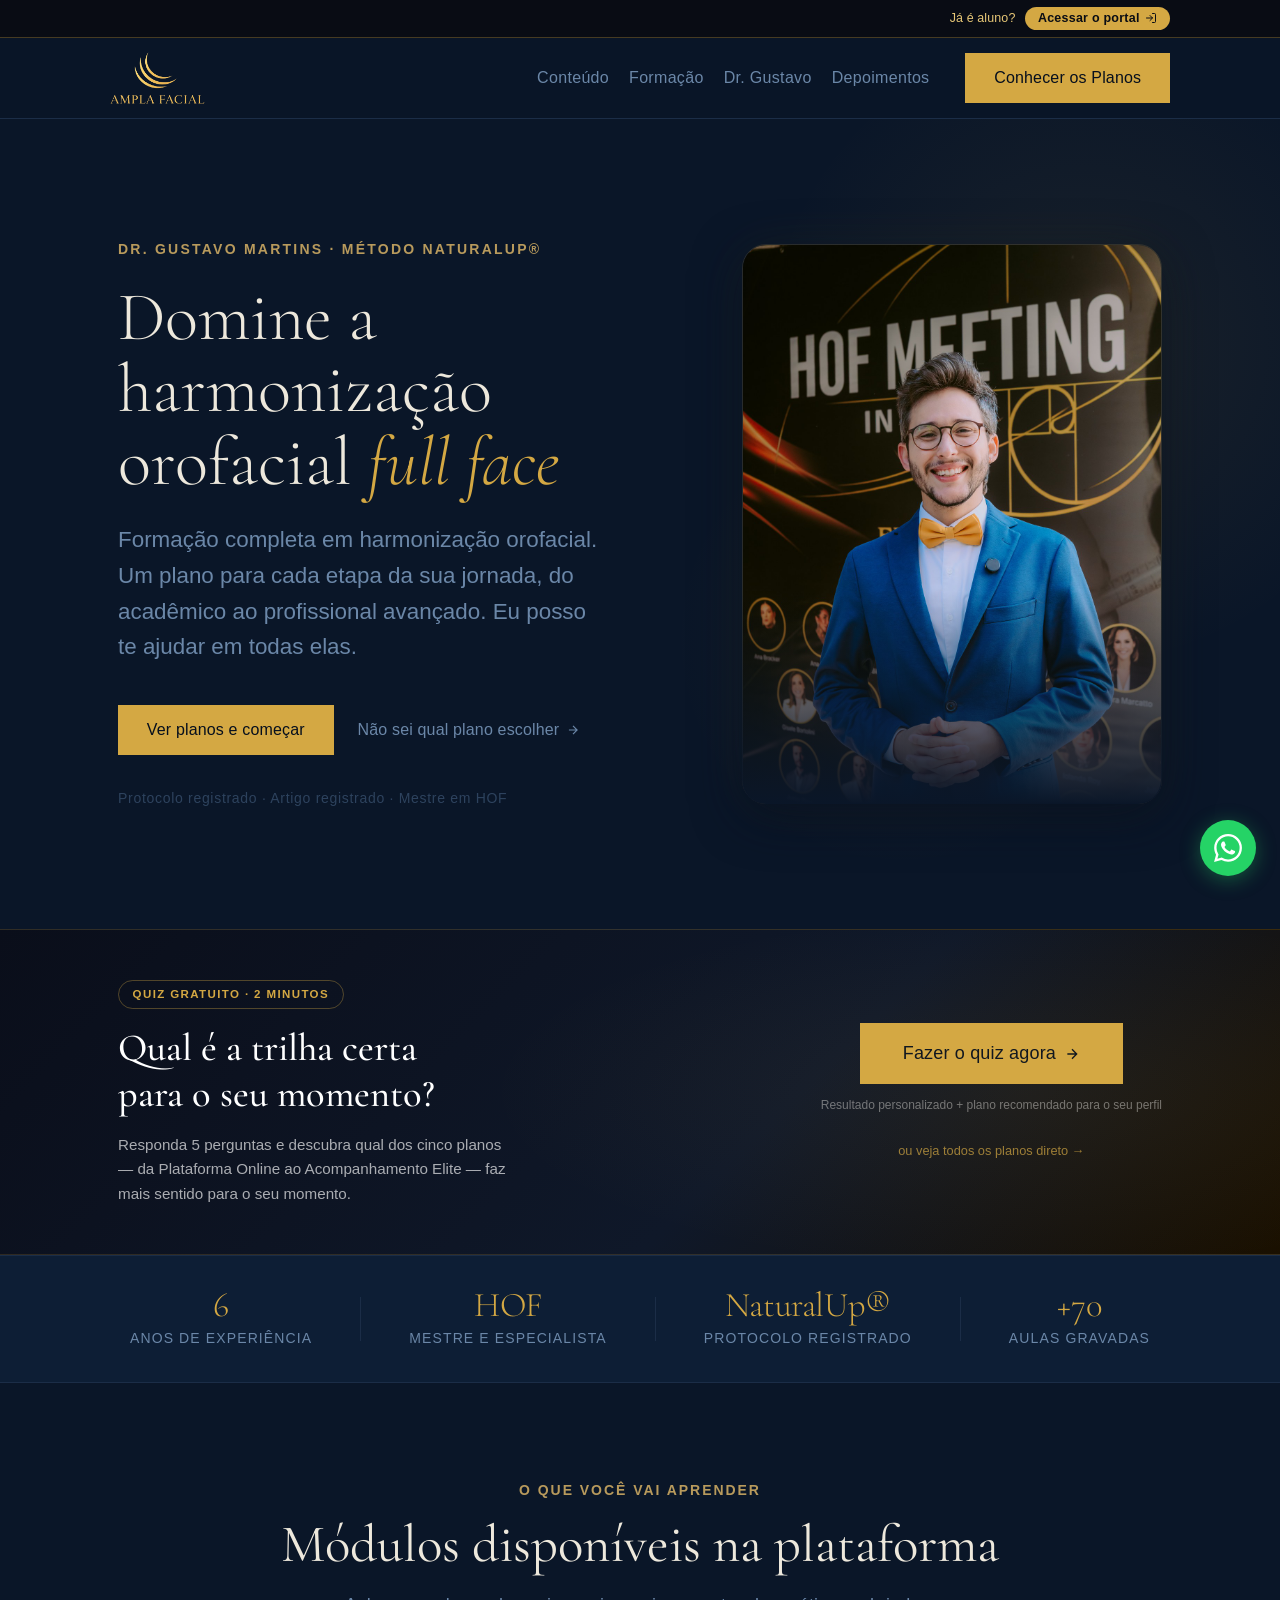
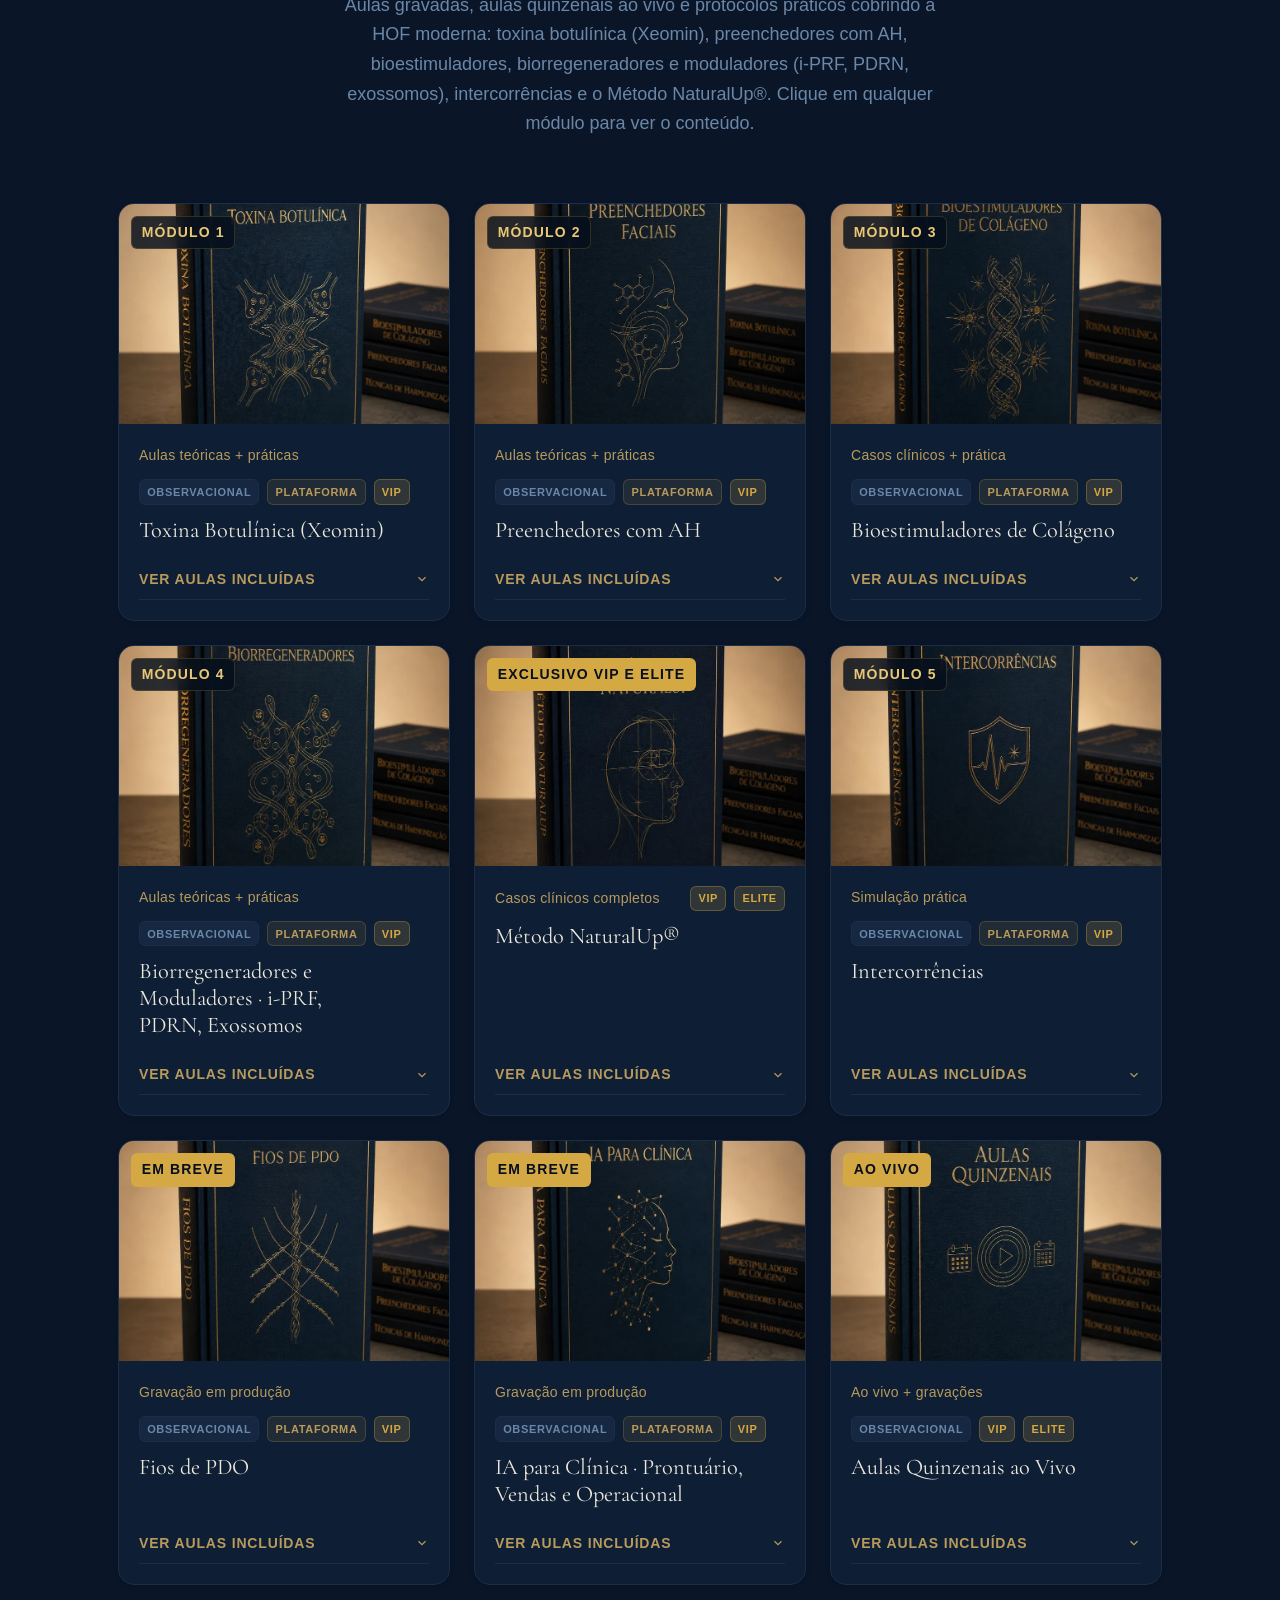
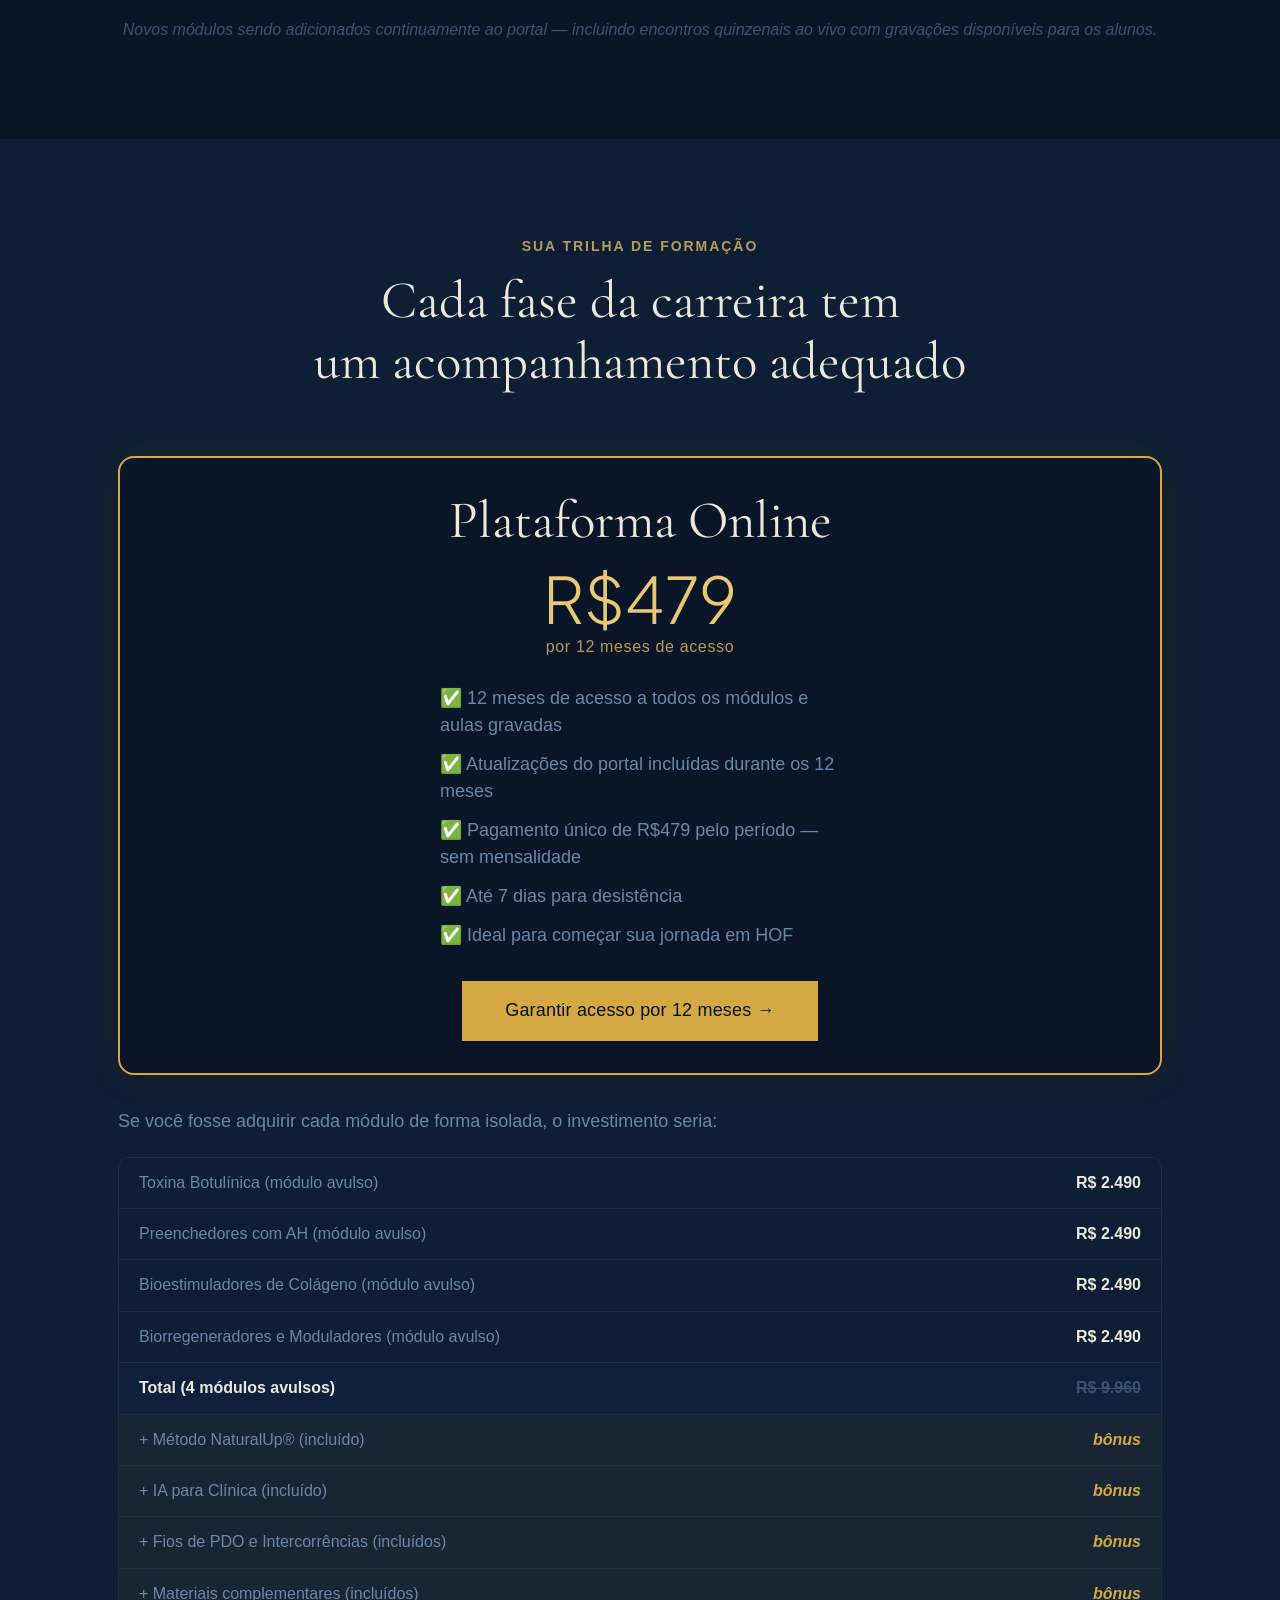
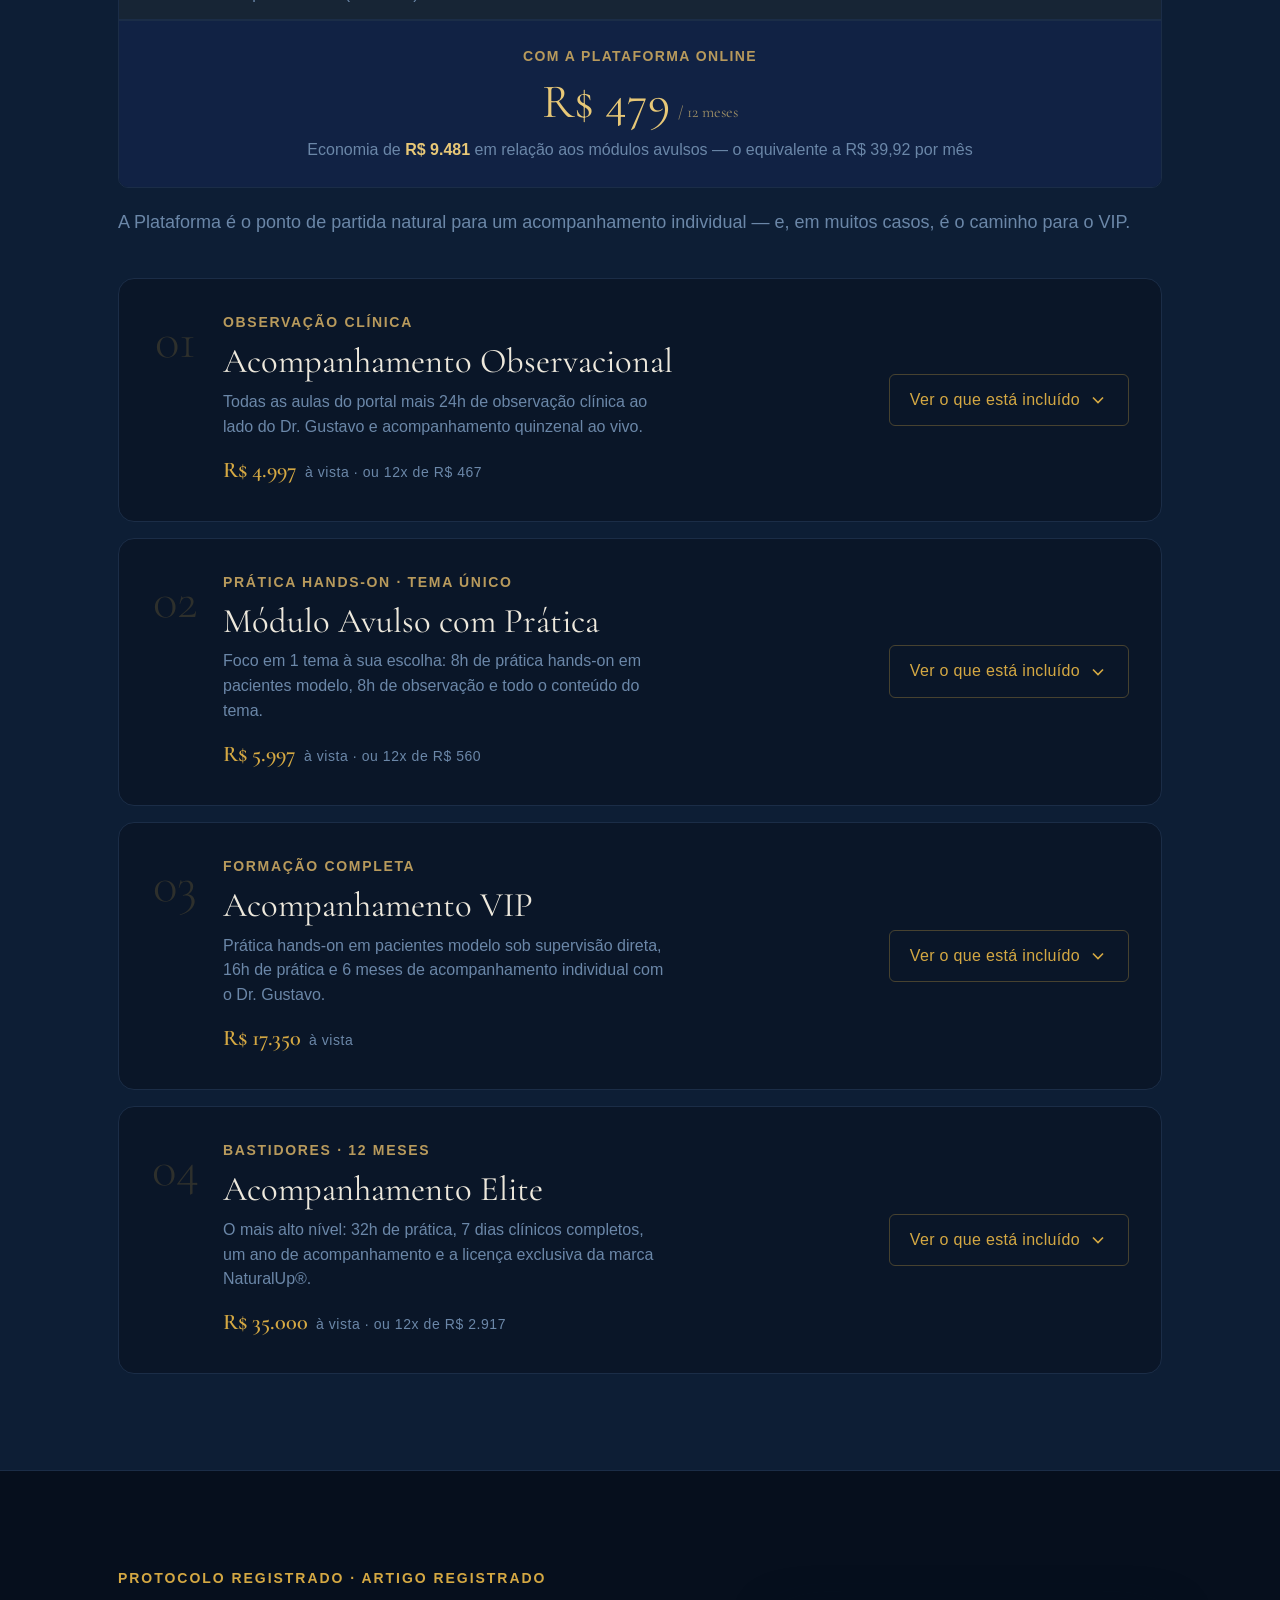
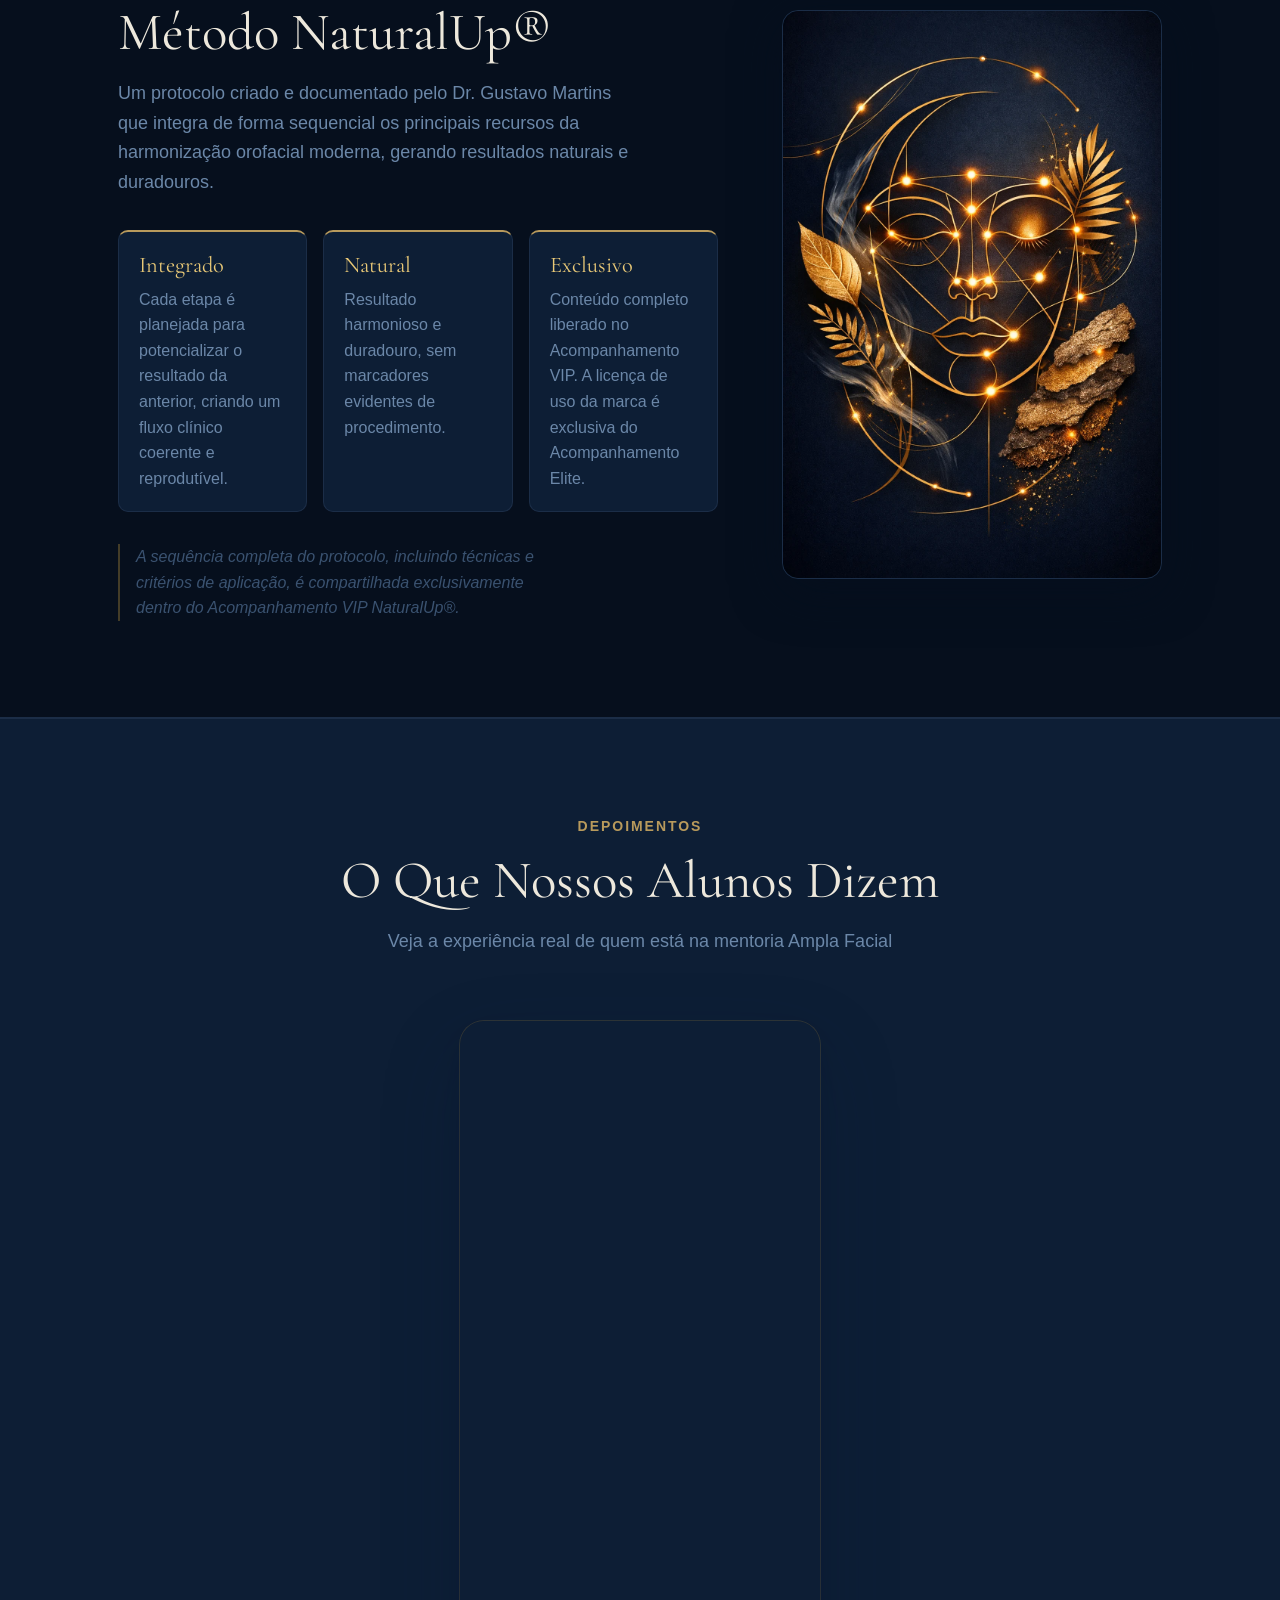
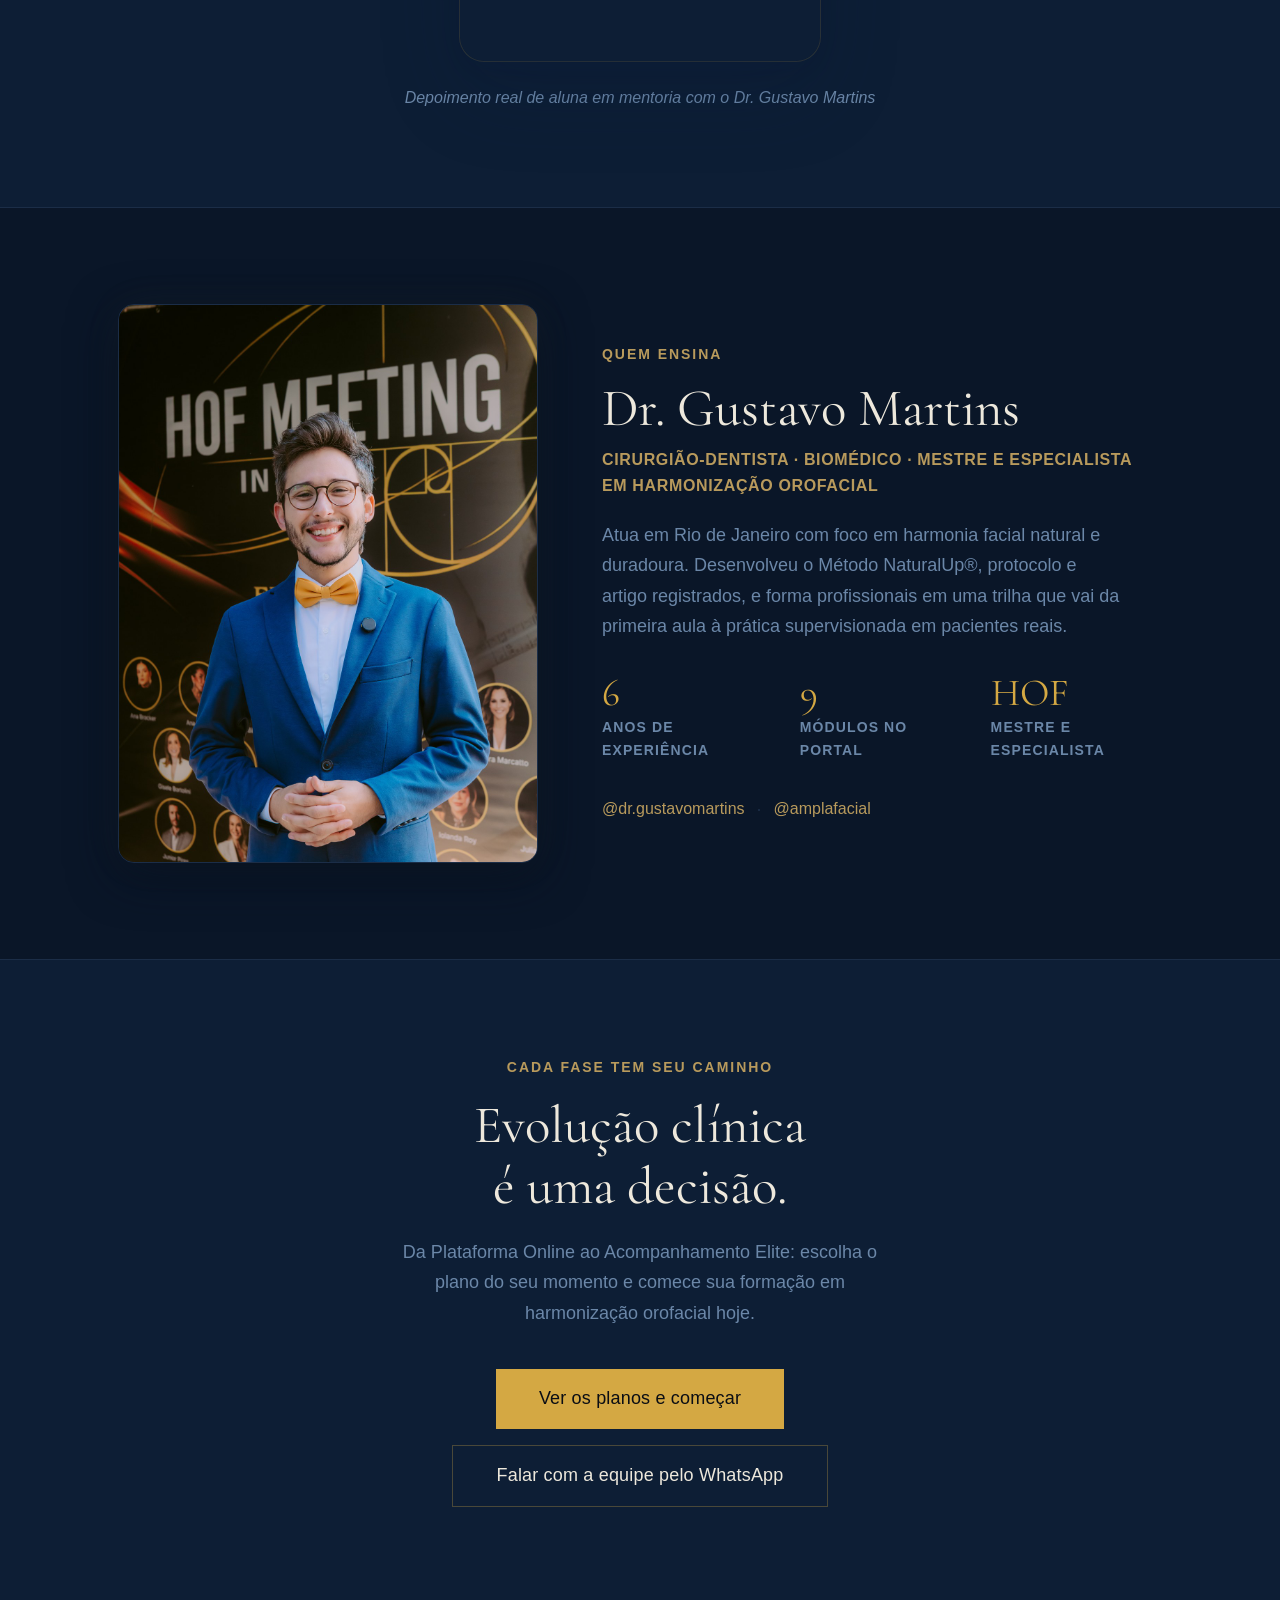
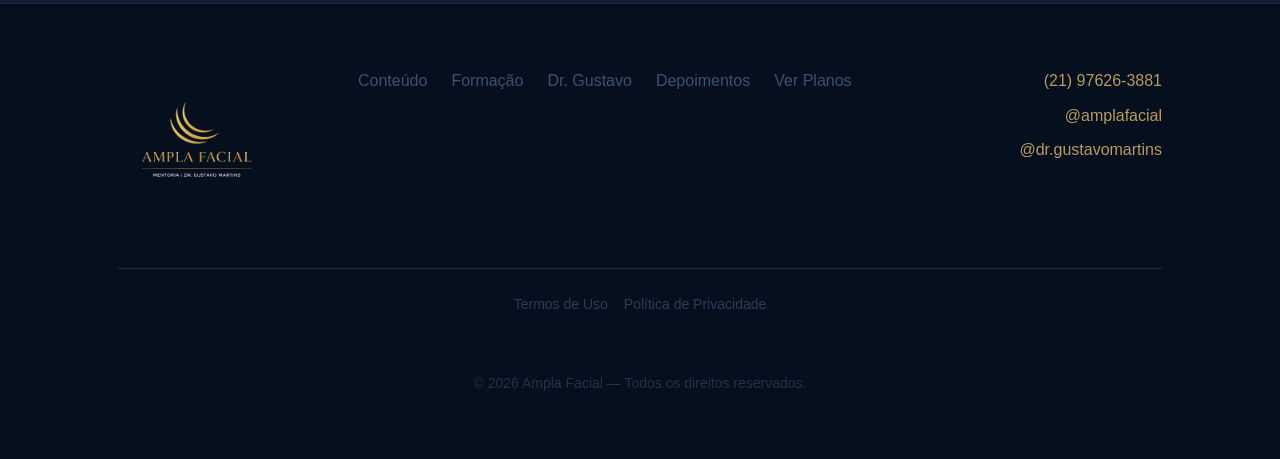
==== commit f609a5f7: "Etapa 4: modulos reconstruidos com dados reais do portal + home 24x mais leve Conteudo (fonte: /api/" ====
--- a/amplafacial/index.html
+++ b/amplafacial/index.html
@@ -194,7 +194,7 @@
     </div>
     <div class="trust-divider" aria-hidden="true"></div>
     <div class="trust-item">
-      <span class="trust-item__num">+60</span>
+      <span class="trust-item__num">+70</span>
       <span class="trust-item__label">Aulas gravadas</span>
     </div>
   </div>
@@ -206,15 +206,18 @@
     <div class="section__header">
       <p class="section__eyebrow">O que você vai aprender</p>
       <h2 class="section__title">Módulos disponíveis na plataforma</h2>
-      <p class="section__sub">Aulas gravadas, encontros quinzenais ao vivo e protocolos práticos cobrindo toda a HOF moderna: toxina botulínica (Xeomin), preenchedores, bioestimuladores e biorregeneradores, IPRF, PDRN, exossomos, fios de PDO e IA para clínica. Clique em qualquer módulo para ver o conteúdo.</p>
+      <p class="section__sub">Aulas gravadas, aulas quinzenais ao vivo e protocolos práticos cobrindo a HOF moderna: toxina botulínica (Xeomin), preenchedores com AH, bioestimuladores, biorregeneradores e moduladores (i-PRF, PDRN, exossomos), intercorrências e o Método NaturalUp®. Clique em qualquer módulo para ver o conteúdo.</p>
     </div>
 
     <div class="modules-grid">
 
-      <!-- MÓDULO 1 -->
+      <!-- MÓDULO: Toxina Botulínica (Xeomin) -->
       <article class="module-card" data-preview-url="">
         <div class="module-card__media">
-          <img src="cover_toxina_botulinica.png" alt="Módulo Toxina Botulínica" class="module-card__img" loading="lazy" />
+          <picture>
+            <source srcset="img/cover_toxina_botulinica_v2026.webp" type="image/webp" />
+            <img src="img/cover_toxina_botulinica_v2026.jpg" alt="Módulo Toxina Botulínica (Xeomin)" class="module-card__img" width="800" height="1066" loading="lazy" decoding="async" />
+          </picture>
           <div class="module-card__overlay">
           </div>
           <span class="module-card__badge">Módulo 1</span>
@@ -225,7 +228,7 @@
               Aulas teóricas + práticas
             </span>
             <div class="module-card__tags">
-              <span class="tag tag--obs">Observador</span>
+              <span class="tag tag--obs">Observacional</span>
               <span class="tag tag--plat">Plataforma</span>
               <span class="tag tag--vip">VIP</span>
             </div>
@@ -237,23 +240,33 @@
           </button>
           <div class="module-card__lessons" hidden>
             <ul class="lesson-list">
-              <li class="lesson-list__item"><svg width="12" height="12" viewBox="0 0 24 24" fill="none" stroke="currentColor" stroke-width="2"><rect x="3" y="11" width="18" height="11" rx="2"/><path d="M7 11V7a5 5 0 0 1 10 0v4"/></svg><span>Anatomia da expressão facial</span></li>
-              <li class="lesson-list__item"><svg width="12" height="12" viewBox="0 0 24 24" fill="none" stroke="currentColor" stroke-width="2"><rect x="3" y="11" width="18" height="11" rx="2"/><path d="M7 11V7a5 5 0 0 1 10 0v4"/></svg><span>Farmacologia e diluição</span></li>
-              <li class="lesson-list__item"><svg width="12" height="12" viewBox="0 0 24 24" fill="none" stroke="currentColor" stroke-width="2"><rect x="3" y="11" width="18" height="11" rx="2"/><path d="M7 11V7a5 5 0 0 1 10 0v4"/></svg><span>Frontalis e glabela</span></li>
-              <li class="lesson-list__item"><svg width="12" height="12" viewBox="0 0 24 24" fill="none" stroke="currentColor" stroke-width="2"><rect x="3" y="11" width="18" height="11" rx="2"/><path d="M7 11V7a5 5 0 0 1 10 0v4"/></svg><span>Região periocular</span></li>
+              <li class="lesson-list__item"><svg width="12" height="12" viewBox="0 0 24 24" fill="none" stroke="currentColor" stroke-width="2"><rect x="3" y="11" width="18" height="11" rx="2"/><path d="M7 11V7a5 5 0 0 1 10 0v4"/></svg><span>Apresentação à toxina botulínica</span></li>
+              <li class="lesson-list__item"><svg width="12" height="12" viewBox="0 0 24 24" fill="none" stroke="currentColor" stroke-width="2"><rect x="3" y="11" width="18" height="11" rx="2"/><path d="M7 11V7a5 5 0 0 1 10 0v4"/></svg><span>Mecanismo de ação no músculo</span></li>
+              <li class="lesson-list__item"><svg width="12" height="12" viewBox="0 0 24 24" fill="none" stroke="currentColor" stroke-width="2"><rect x="3" y="11" width="18" height="11" rx="2"/><path d="M7 11V7a5 5 0 0 1 10 0v4"/></svg><span>Tipos e subtipos de toxina</span></li>
+              <li class="lesson-list__item"><svg width="12" height="12" viewBox="0 0 24 24" fill="none" stroke="currentColor" stroke-width="2"><rect x="3" y="11" width="18" height="11" rx="2"/><path d="M7 11V7a5 5 0 0 1 10 0v4"/></svg><span>Duração dos efeitos e recuperação do movimento</span></li>
+              <li class="lesson-list__item"><svg width="12" height="12" viewBox="0 0 24 24" fill="none" stroke="currentColor" stroke-width="2"><rect x="3" y="11" width="18" height="11" rx="2"/><path d="M7 11V7a5 5 0 0 1 10 0v4"/></svg><span>Indicações terapêuticas e estéticas</span></li>
+              <li class="lesson-list__item"><svg width="12" height="12" viewBox="0 0 24 24" fill="none" stroke="currentColor" stroke-width="2"><rect x="3" y="11" width="18" height="11" rx="2"/><path d="M7 11V7a5 5 0 0 1 10 0v4"/></svg><span>Usos off-label e contraindicações</span></li>
+              <li class="lesson-list__item"><svg width="12" height="12" viewBox="0 0 24 24" fill="none" stroke="currentColor" stroke-width="2"><rect x="3" y="11" width="18" height="11" rx="2"/><path d="M7 11V7a5 5 0 0 1 10 0v4"/></svg><span>Reconstituição e seringas de aplicação</span></li>
+              <li class="lesson-list__item"><svg width="12" height="12" viewBox="0 0 24 24" fill="none" stroke="currentColor" stroke-width="2"><rect x="3" y="11" width="18" height="11" rx="2"/><path d="M7 11V7a5 5 0 0 1 10 0v4"/></svg><span>Anatomia aplicada à toxina botulínica</span></li>
+              <li class="lesson-list__item"><svg width="12" height="12" viewBox="0 0 24 24" fill="none" stroke="currentColor" stroke-width="2"><rect x="3" y="11" width="18" height="11" rx="2"/><path d="M7 11V7a5 5 0 0 1 10 0v4"/></svg><span>Frontal, glabela e região periocular</span></li>
               <li class="lesson-list__item"><svg width="12" height="12" viewBox="0 0 24 24" fill="none" stroke="currentColor" stroke-width="2"><rect x="3" y="11" width="18" height="11" rx="2"/><path d="M7 11V7a5 5 0 0 1 10 0v4"/></svg><span>Protocolo nasal e perioral</span></li>
               <li class="lesson-list__item"><svg width="12" height="12" viewBox="0 0 24 24" fill="none" stroke="currentColor" stroke-width="2"><rect x="3" y="11" width="18" height="11" rx="2"/><path d="M7 11V7a5 5 0 0 1 10 0v4"/></svg><span>Lifting facial com toxina</span></li>
               <li class="lesson-list__item"><svg width="12" height="12" viewBox="0 0 24 24" fill="none" stroke="currentColor" stroke-width="2"><rect x="3" y="11" width="18" height="11" rx="2"/><path d="M7 11V7a5 5 0 0 1 10 0v4"/></svg><span>Dosagem e personalização</span></li>
-              <li class="lesson-list__item"><svg width="12" height="12" viewBox="0 0 24 24" fill="none" stroke="currentColor" stroke-width="2"><rect x="3" y="11" width="18" height="11" rx="2"/><path d="M7 11V7a5 5 0 0 1 10 0v4"/></svg><span>Manejo de complicações</span></li>
+              <li class="lesson-list__item"><svg width="12" height="12" viewBox="0 0 24 24" fill="none" stroke="currentColor" stroke-width="2"><rect x="3" y="11" width="18" height="11" rx="2"/><path d="M7 11V7a5 5 0 0 1 10 0v4"/></svg><span>O procedimento e a parte burocrática</span></li>
+              <li class="lesson-list__item"><svg width="12" height="12" viewBox="0 0 24 24" fill="none" stroke="currentColor" stroke-width="2"><rect x="3" y="11" width="18" height="11" rx="2"/><path d="M7 11V7a5 5 0 0 1 10 0v4"/></svg><span>Manejo de intercorrências</span></li>
+              <li class="lesson-list__item"><svg width="12" height="12" viewBox="0 0 24 24" fill="none" stroke="currentColor" stroke-width="2"><rect x="3" y="11" width="18" height="11" rx="2"/><path d="M7 11V7a5 5 0 0 1 10 0v4"/></svg><span>+ 16 aulas no portal</span></li>
             </ul>
           </div>
         </div>
       </article>
 
-      <!-- MÓDULO 2 -->
+      <!-- MÓDULO: Preenchedores com AH -->
       <article class="module-card" data-preview-url="">
         <div class="module-card__media">
-          <img src="cover_preenchedores_faciais.png" alt="Módulo Preenchedores com AH" class="module-card__img" loading="lazy" />
+          <picture>
+            <source srcset="img/cover_preenchedores_faciais_v2026.webp" type="image/webp" />
+            <img src="img/cover_preenchedores_faciais_v2026.jpg" alt="Módulo Preenchedores à base de Ácido Hialurônico" class="module-card__img" width="800" height="1066" loading="lazy" decoding="async" />
+          </picture>
           <div class="module-card__overlay">
           </div>
           <span class="module-card__badge">Módulo 2</span>
@@ -264,7 +277,7 @@
               Aulas teóricas + práticas
             </span>
             <div class="module-card__tags">
-              <span class="tag tag--obs">Observador</span>
+              <span class="tag tag--obs">Observacional</span>
               <span class="tag tag--plat">Plataforma</span>
               <span class="tag tag--vip">VIP</span>
             </div>
@@ -276,28 +289,70 @@
           </button>
           <div class="module-card__lessons" hidden>
             <ul class="lesson-list">
-              <li class="lesson-list__item"><svg width="12" height="12" viewBox="0 0 24 24" fill="none" stroke="currentColor" stroke-width="2"><rect x="3" y="11" width="18" height="11" rx="2"/><path d="M7 11V7a5 5 0 0 1 10 0v4"/></svg><span>Anatomia vascular de risco</span></li>
-              <li class="lesson-list__item"><svg width="12" height="12" viewBox="0 0 24 24" fill="none" stroke="currentColor" stroke-width="2"><rect x="3" y="11" width="18" height="11" rx="2"/><path d="M7 11V7a5 5 0 0 1 10 0v4"/></svg><span>Tipos e reologia do AH</span></li>
-              <li class="lesson-list__item"><svg width="12" height="12" viewBox="0 0 24 24" fill="none" stroke="currentColor" stroke-width="2"><rect x="3" y="11" width="18" height="11" rx="2"/><path d="M7 11V7a5 5 0 0 1 10 0v4"/></svg><span>Lábios: técnica e proporção</span></li>
-              <li class="lesson-list__item"><svg width="12" height="12" viewBox="0 0 24 24" fill="none" stroke="currentColor" stroke-width="2"><rect x="3" y="11" width="18" height="11" rx="2"/><path d="M7 11V7a5 5 0 0 1 10 0v4"/></svg><span>Malar e médio-face</span></li>
-              <li class="lesson-list__item"><svg width="12" height="12" viewBox="0 0 24 24" fill="none" stroke="currentColor" stroke-width="2"><rect x="3" y="11" width="18" height="11" rx="2"/><path d="M7 11V7a5 5 0 0 1 10 0v4"/></svg><span>Contorno mandibular</span></li>
-              <li class="lesson-list__item"><svg width="12" height="12" viewBox="0 0 24 24" fill="none" stroke="currentColor" stroke-width="2"><rect x="3" y="11" width="18" height="11" rx="2"/><path d="M7 11V7a5 5 0 0 1 10 0v4"/></svg><span>Perfiloplastia e queixo</span></li>
-              <li class="lesson-list__item"><svg width="12" height="12" viewBox="0 0 24 24" fill="none" stroke="currentColor" stroke-width="2"><rect x="3" y="11" width="18" height="11" rx="2"/><path d="M7 11V7a5 5 0 0 1 10 0v4"/></svg><span>Nariz não cirúrgico</span></li>
-              <li class="lesson-list__item"><svg width="12" height="12" viewBox="0 0 24 24" fill="none" stroke="currentColor" stroke-width="2"><rect x="3" y="11" width="18" height="11" rx="2"/><path d="M7 11V7a5 5 0 0 1 10 0v4"/></svg><span>Olheiras e região periorbital</span></li>
-              <li class="lesson-list__item"><svg width="12" height="12" viewBox="0 0 24 24" fill="none" stroke="currentColor" stroke-width="2"><rect x="3" y="11" width="18" height="11" rx="2"/><path d="M7 11V7a5 5 0 0 1 10 0v4"/></svg><span>Dissolução com hialuronidase</span></li>
-              <li class="lesson-list__item"><svg width="12" height="12" viewBox="0 0 24 24" fill="none" stroke="currentColor" stroke-width="2"><rect x="3" y="11" width="18" height="11" rx="2"/><path d="M7 11V7a5 5 0 0 1 10 0v4"/></svg><span>Complicações vasculares</span></li>
+              <li class="lesson-list__item"><svg width="12" height="12" viewBox="0 0 24 24" fill="none" stroke="currentColor" stroke-width="2"><rect x="3" y="11" width="18" height="11" rx="2"/><path d="M7 11V7a5 5 0 0 1 10 0v4"/></svg><span>Entendendo os preenchedores</span></li>
+              <li class="lesson-list__item"><svg width="12" height="12" viewBox="0 0 24 24" fill="none" stroke="currentColor" stroke-width="2"><rect x="3" y="11" width="18" height="11" rx="2"/><path d="M7 11V7a5 5 0 0 1 10 0v4"/></svg><span>Conceitos de reologia</span></li>
+              <li class="lesson-list__item"><svg width="12" height="12" viewBox="0 0 24 24" fill="none" stroke="currentColor" stroke-width="2"><rect x="3" y="11" width="18" height="11" rx="2"/><path d="M7 11V7a5 5 0 0 1 10 0v4"/></svg><span>A base do preenchedor de AH e contraindicações</span></li>
+              <li class="lesson-list__item"><svg width="12" height="12" viewBox="0 0 24 24" fill="none" stroke="currentColor" stroke-width="2"><rect x="3" y="11" width="18" height="11" rx="2"/><path d="M7 11V7a5 5 0 0 1 10 0v4"/></svg><span>A seringa dos preenchedores</span></li>
+              <li class="lesson-list__item"><svg width="12" height="12" viewBox="0 0 24 24" fill="none" stroke="currentColor" stroke-width="2"><rect x="3" y="11" width="18" height="11" rx="2"/><path d="M7 11V7a5 5 0 0 1 10 0v4"/></svg><span>Anatomia e envelhecimento facial</span></li>
+              <li class="lesson-list__item"><svg width="12" height="12" viewBox="0 0 24 24" fill="none" stroke="currentColor" stroke-width="2"><rect x="3" y="11" width="18" height="11" rx="2"/><path d="M7 11V7a5 5 0 0 1 10 0v4"/></svg><span>Análise facial e visagismo (I e II)</span></li>
+              <li class="lesson-list__item"><svg width="12" height="12" viewBox="0 0 24 24" fill="none" stroke="currentColor" stroke-width="2"><rect x="3" y="11" width="18" height="11" rx="2"/><path d="M7 11V7a5 5 0 0 1 10 0v4"/></svg><span>O procedimento até preencher</span></li>
+              <li class="lesson-list__item"><svg width="12" height="12" viewBox="0 0 24 24" fill="none" stroke="currentColor" stroke-width="2"><rect x="3" y="11" width="18" height="11" rx="2"/><path d="M7 11V7a5 5 0 0 1 10 0v4"/></svg><span>Preenchimento labial</span></li>
+              <li class="lesson-list__item"><svg width="12" height="12" viewBox="0 0 24 24" fill="none" stroke="currentColor" stroke-width="2"><rect x="3" y="11" width="18" height="11" rx="2"/><path d="M7 11V7a5 5 0 0 1 10 0v4"/></svg><span>Preenchimento de terço médio</span></li>
+              <li class="lesson-list__item"><svg width="12" height="12" viewBox="0 0 24 24" fill="none" stroke="currentColor" stroke-width="2"><rect x="3" y="11" width="18" height="11" rx="2"/><path d="M7 11V7a5 5 0 0 1 10 0v4"/></svg><span>Preenchimento de olheiras</span></li>
+              <li class="lesson-list__item"><svg width="12" height="12" viewBox="0 0 24 24" fill="none" stroke="currentColor" stroke-width="2"><rect x="3" y="11" width="18" height="11" rx="2"/><path d="M7 11V7a5 5 0 0 1 10 0v4"/></svg><span>+ 8 aulas no portal</span></li>
             </ul>
           </div>
         </div>
       </article>
 
-      <!-- MÓDULO 3 -->
+      <!-- MÓDULO: Bioestimuladores de Colágeno -->
       <article class="module-card" data-preview-url="">
         <div class="module-card__media">
-          <img src="cover_bioestimuladores.png" alt="Módulo Bioestimuladores de Colágeno" class="module-card__img" loading="lazy" />
+          <picture>
+            <source srcset="img/cover_bioestimuladores_v2026.webp" type="image/webp" />
+            <img src="img/cover_bioestimuladores_v2026.jpg" alt="Módulo Bioestimuladores de Colágeno" class="module-card__img" width="800" height="1066" loading="lazy" decoding="async" />
+          </picture>
           <div class="module-card__overlay">
           </div>
           <span class="module-card__badge">Módulo 3</span>
+        </div>
+        <div class="module-card__body">
+          <div class="module-card__meta">
+            <span class="module-card__count">
+              Casos clínicos + prática
+            </span>
+            <div class="module-card__tags">
+              <span class="tag tag--obs">Observacional</span>
+              <span class="tag tag--plat">Plataforma</span>
+              <span class="tag tag--vip">VIP</span>
+            </div>
+          </div>
+          <h3 class="module-card__title">Bioestimuladores de Colágeno</h3>
+          <button class="module-card__expand-toggle" aria-expanded="false">
+            <span>Ver aulas incluídas</span>
+            <svg class="expand-icon" width="14" height="14" viewBox="0 0 24 24" fill="none" stroke="currentColor" stroke-width="2"><polyline points="6,9 12,15 18,9"/></svg>
+          </button>
+          <div class="module-card__lessons" hidden>
+            <ul class="lesson-list">
+              <li class="lesson-list__item"><svg width="12" height="12" viewBox="0 0 24 24" fill="none" stroke="currentColor" stroke-width="2"><rect x="3" y="11" width="18" height="11" rx="2"/><path d="M7 11V7a5 5 0 0 1 10 0v4"/></svg><span>Demonstração de aplicação do Radiesse</span></li>
+              <li class="lesson-list__item"><svg width="12" height="12" viewBox="0 0 24 24" fill="none" stroke="currentColor" stroke-width="2"><rect x="3" y="11" width="18" height="11" rx="2"/><path d="M7 11V7a5 5 0 0 1 10 0v4"/></svg><span>Radiesse Duo vs. Radiesse Plus: qual a diferença?</span></li>
+              <li class="lesson-list__item"><svg width="12" height="12" viewBox="0 0 24 24" fill="none" stroke="currentColor" stroke-width="2"><rect x="3" y="11" width="18" height="11" rx="2"/><path d="M7 11V7a5 5 0 0 1 10 0v4"/></svg><span>Casos clínicos e prática</span></li>
+              <li class="lesson-list__item"><svg width="12" height="12" viewBox="0 0 24 24" fill="none" stroke="currentColor" stroke-width="2"><rect x="3" y="11" width="18" height="11" rx="2"/><path d="M7 11V7a5 5 0 0 1 10 0v4"/></svg><span>Módulo em expansão — novas aulas em produção</span></li>
+            </ul>
+          </div>
+        </div>
+      </article>
+
+      <!-- MÓDULO: Biorregeneradores e Moduladores · i-PRF, PDRN, Exossomos -->
+      <article class="module-card" data-preview-url="">
+        <div class="module-card__media">
+          <picture>
+            <source srcset="img/cover_biorregeneradores_v2026.webp" type="image/webp" />
+            <img src="img/cover_biorregeneradores_v2026.jpg" alt="Módulo Biorregeneradores e Moduladores da Matriz" class="module-card__img" width="800" height="1066" loading="lazy" decoding="async" />
+          </picture>
+          <div class="module-card__overlay">
+          </div>
+          <span class="module-card__badge">Módulo 4</span>
         </div>
         <div class="module-card__body">
           <div class="module-card__meta">
@@ -305,97 +360,101 @@
               Aulas teóricas + práticas
             </span>
             <div class="module-card__tags">
-              <span class="tag tag--obs">Observador</span>
+              <span class="tag tag--obs">Observacional</span>
               <span class="tag tag--plat">Plataforma</span>
               <span class="tag tag--vip">VIP</span>
             </div>
           </div>
-          <h3 class="module-card__title">Bioestimuladores & Biorregeneradores</h3>
+          <h3 class="module-card__title">Biorregeneradores e Moduladores · i-PRF, PDRN, Exossomos</h3>
           <button class="module-card__expand-toggle" aria-expanded="false">
             <span>Ver aulas incluídas</span>
             <svg class="expand-icon" width="14" height="14" viewBox="0 0 24 24" fill="none" stroke="currentColor" stroke-width="2"><polyline points="6,9 12,15 18,9"/></svg>
           </button>
           <div class="module-card__lessons" hidden>
             <ul class="lesson-list">
-              <li class="lesson-list__item"><svg width="12" height="12" viewBox="0 0 24 24" fill="none" stroke="currentColor" stroke-width="2"><rect x="3" y="11" width="18" height="11" rx="2"/><path d="M7 11V7a5 5 0 0 1 10 0v4"/></svg><span>Mecanismo de ação dos bioestimuladores</span></li>
-              <li class="lesson-list__item"><svg width="12" height="12" viewBox="0 0 24 24" fill="none" stroke="currentColor" stroke-width="2"><rect x="3" y="11" width="18" height="11" rx="2"/><path d="M7 11V7a5 5 0 0 1 10 0v4"/></svg><span>Hidroxiapatita de cálcio</span></li>
-              <li class="lesson-list__item"><svg width="12" height="12" viewBox="0 0 24 24" fill="none" stroke="currentColor" stroke-width="2"><rect x="3" y="11" width="18" height="11" rx="2"/><path d="M7 11V7a5 5 0 0 1 10 0v4"/></svg><span>PLLA: técnica e diluição</span></li>
-              <li class="lesson-list__item"><svg width="12" height="12" viewBox="0 0 24 24" fill="none" stroke="currentColor" stroke-width="2"><rect x="3" y="11" width="18" height="11" rx="2"/><path d="M7 11V7a5 5 0 0 1 10 0v4"/></svg><span>Indicações e contraindicações</span></li>
-              <li class="lesson-list__item"><svg width="12" height="12" viewBox="0 0 24 24" fill="none" stroke="currentColor" stroke-width="2"><rect x="3" y="11" width="18" height="11" rx="2"/><path d="M7 11V7a5 5 0 0 1 10 0v4"/></svg><span>Resultados progressivos</span></li>
-              <li class="lesson-list__item"><svg width="12" height="12" viewBox="0 0 24 24" fill="none" stroke="currentColor" stroke-width="2"><rect x="3" y="11" width="18" height="11" rx="2"/><path d="M7 11V7a5 5 0 0 1 10 0v4"/></svg><span>Combinação com outros recursos</span></li>
+              <li class="lesson-list__item"><svg width="12" height="12" viewBox="0 0 24 24" fill="none" stroke="currentColor" stroke-width="2"><rect x="3" y="11" width="18" height="11" rx="2"/><path d="M7 11V7a5 5 0 0 1 10 0v4"/></svg><span>i-PRF: conceito e mecanismo de ação</span></li>
+              <li class="lesson-list__item"><svg width="12" height="12" viewBox="0 0 24 24" fill="none" stroke="currentColor" stroke-width="2"><rect x="3" y="11" width="18" height="11" rx="2"/><path d="M7 11V7a5 5 0 0 1 10 0v4"/></svg><span>i-PRF: protocolo de coleta e centrifugação</span></li>
+              <li class="lesson-list__item"><svg width="12" height="12" viewBox="0 0 24 24" fill="none" stroke="currentColor" stroke-width="2"><rect x="3" y="11" width="18" height="11" rx="2"/><path d="M7 11V7a5 5 0 0 1 10 0v4"/></svg><span>i-PRF: indicações e contraindicações</span></li>
+              <li class="lesson-list__item"><svg width="12" height="12" viewBox="0 0 24 24" fill="none" stroke="currentColor" stroke-width="2"><rect x="3" y="11" width="18" height="11" rx="2"/><path d="M7 11V7a5 5 0 0 1 10 0v4"/></svg><span>i-PRF: prática</span></li>
+              <li class="lesson-list__item"><svg width="12" height="12" viewBox="0 0 24 24" fill="none" stroke="currentColor" stroke-width="2"><rect x="3" y="11" width="18" height="11" rx="2"/><path d="M7 11V7a5 5 0 0 1 10 0v4"/></svg><span>PDRN: conceito e mecanismo de ação</span></li>
+              <li class="lesson-list__item"><svg width="12" height="12" viewBox="0 0 24 24" fill="none" stroke="currentColor" stroke-width="2"><rect x="3" y="11" width="18" height="11" rx="2"/><path d="M7 11V7a5 5 0 0 1 10 0v4"/></svg><span>PDRN: diferença entre PN, PDRN e HP</span></li>
+              <li class="lesson-list__item"><svg width="12" height="12" viewBox="0 0 24 24" fill="none" stroke="currentColor" stroke-width="2"><rect x="3" y="11" width="18" height="11" rx="2"/><path d="M7 11V7a5 5 0 0 1 10 0v4"/></svg><span>PDRN: protocolos de aplicação</span></li>
+              <li class="lesson-list__item"><svg width="12" height="12" viewBox="0 0 24 24" fill="none" stroke="currentColor" stroke-width="2"><rect x="3" y="11" width="18" height="11" rx="2"/><path d="M7 11V7a5 5 0 0 1 10 0v4"/></svg><span>PDRN: prática</span></li>
+              <li class="lesson-list__item"><svg width="12" height="12" viewBox="0 0 24 24" fill="none" stroke="currentColor" stroke-width="2"><rect x="3" y="11" width="18" height="11" rx="2"/><path d="M7 11V7a5 5 0 0 1 10 0v4"/></svg><span>Exossomos: teoria e prática</span></li>
+              <li class="lesson-list__item"><svg width="12" height="12" viewBox="0 0 24 24" fill="none" stroke="currentColor" stroke-width="2"><rect x="3" y="11" width="18" height="11" rx="2"/><path d="M7 11V7a5 5 0 0 1 10 0v4"/></svg><span>+ aulas complementares no portal</span></li>
             </ul>
           </div>
         </div>
       </article>
 
-      <!-- MÓDULO 4 -->
+      <!-- MÓDULO: Método NaturalUp® -->
       <article class="module-card" data-preview-url="">
         <div class="module-card__media">
-          <img src="cover_moduladores_matriz.png" alt="Módulo Moduladores de Matriz" class="module-card__img" loading="lazy" />
+          <picture>
+            <source srcset="img/cover_metodo_naturalup_v2026.webp" type="image/webp" />
+            <img src="img/cover_metodo_naturalup_v2026.jpg" alt="Método NaturalUp® — protocolo registrado" class="module-card__img" width="800" height="1066" loading="lazy" decoding="async" />
+          </picture>
           <div class="module-card__overlay">
           </div>
-          <span class="module-card__badge">Módulo 4</span>
+          <span class="module-card__badge module-card__badge--gold">Exclusivo VIP e Elite</span>
         </div>
         <div class="module-card__body">
           <div class="module-card__meta">
             <span class="module-card__count">
-              Aulas teóricas + práticas
+              Casos clínicos completos
             </span>
             <div class="module-card__tags">
-              <span class="tag tag--obs">Observador</span>
-              <span class="tag tag--plat">Plataforma</span>
               <span class="tag tag--vip">VIP</span>
-            </div>
-          </div>
-          <h3 class="module-card__title">Moduladores de Matriz · IPRF, PDRN, Exossomos</h3>
+              <span class="tag tag--vip">Elite</span>
+            </div>
+          </div>
+          <h3 class="module-card__title">Método NaturalUp®</h3>
           <button class="module-card__expand-toggle" aria-expanded="false">
             <span>Ver aulas incluídas</span>
             <svg class="expand-icon" width="14" height="14" viewBox="0 0 24 24" fill="none" stroke="currentColor" stroke-width="2"><polyline points="6,9 12,15 18,9"/></svg>
           </button>
           <div class="module-card__lessons" hidden>
             <ul class="lesson-list">
-              <li class="lesson-list__item"><svg width="12" height="12" viewBox="0 0 24 24" fill="none" stroke="currentColor" stroke-width="2"><rect x="3" y="11" width="18" height="11" rx="2"/><path d="M7 11V7a5 5 0 0 1 10 0v4"/></svg><span>Bases da regeneração tecidual</span></li>
-              <li class="lesson-list__item"><svg width="12" height="12" viewBox="0 0 24 24" fill="none" stroke="currentColor" stroke-width="2"><rect x="3" y="11" width="18" height="11" rx="2"/><path d="M7 11V7a5 5 0 0 1 10 0v4"/></svg><span>IPRF e suas variações</span></li>
-              <li class="lesson-list__item"><svg width="12" height="12" viewBox="0 0 24 24" fill="none" stroke="currentColor" stroke-width="2"><rect x="3" y="11" width="18" height="11" rx="2"/><path d="M7 11V7a5 5 0 0 1 10 0v4"/></svg><span>Exossomos: mecanismo e uso</span></li>
-              <li class="lesson-list__item"><svg width="12" height="12" viewBox="0 0 24 24" fill="none" stroke="currentColor" stroke-width="2"><rect x="3" y="11" width="18" height="11" rx="2"/><path d="M7 11V7a5 5 0 0 1 10 0v4"/></svg><span>Protocolos combinados</span></li>
-              <li class="lesson-list__item"><svg width="12" height="12" viewBox="0 0 24 24" fill="none" stroke="currentColor" stroke-width="2"><rect x="3" y="11" width="18" height="11" rx="2"/><path d="M7 11V7a5 5 0 0 1 10 0v4"/></svg><span>Controle de qualidade do produto</span></li>
-              <li class="lesson-list__item"><svg width="12" height="12" viewBox="0 0 24 24" fill="none" stroke="currentColor" stroke-width="2"><rect x="3" y="11" width="18" height="11" rx="2"/><path d="M7 11V7a5 5 0 0 1 10 0v4"/></svg><span>Casos clínicos integrados</span></li>
-              <li class="lesson-list__item"><svg width="12" height="12" viewBox="0 0 24 24" fill="none" stroke="currentColor" stroke-width="2"><rect x="3" y="11" width="18" height="11" rx="2"/><path d="M7 11V7a5 5 0 0 1 10 0v4"/></svg><span>Polynucleotídeos e PDRN</span></li>
+              <li class="lesson-list__item"><svg width="12" height="12" viewBox="0 0 24 24" fill="none" stroke="currentColor" stroke-width="2"><rect x="3" y="11" width="18" height="11" rx="2"/><path d="M7 11V7a5 5 0 0 1 10 0v4"/></svg><span>Caso Vênus — Etapa 1: full face com Radiesse Plus, Belotero e toxina</span></li>
+              <li class="lesson-list__item"><svg width="12" height="12" viewBox="0 0 24 24" fill="none" stroke="currentColor" stroke-width="2"><rect x="3" y="11" width="18" height="11" rx="2"/><path d="M7 11V7a5 5 0 0 1 10 0v4"/></svg><span>Caso Vênus — Etapa 2: biorregeneração com i-PRF</span></li>
+              <li class="lesson-list__item"><svg width="12" height="12" viewBox="0 0 24 24" fill="none" stroke="currentColor" stroke-width="2"><rect x="3" y="11" width="18" height="11" rx="2"/><path d="M7 11V7a5 5 0 0 1 10 0v4"/></svg><span>Caso Thomas — Radiesse Duo 3,0, Radiesse (+) e Belotero Balance</span></li>
+              <li class="lesson-list__item"><svg width="12" height="12" viewBox="0 0 24 24" fill="none" stroke="currentColor" stroke-width="2"><rect x="3" y="11" width="18" height="11" rx="2"/><path d="M7 11V7a5 5 0 0 1 10 0v4"/></svg><span>Licença de uso da marca: exclusiva do Acompanhamento Elite</span></li>
             </ul>
           </div>
         </div>
       </article>
 
-      <!-- MÓDULO 5 -->
-      <article class="module-card module-card--bonus" data-preview-url="">
+      <!-- MÓDULO: Intercorrências -->
+      <article class="module-card" data-preview-url="">
         <div class="module-card__media">
-          <img src="cover_metodo_naturalup.png" alt="Método NaturalUp®" class="module-card__img" loading="lazy" />
+          <picture>
+            <source srcset="img/cover_intercorrencias_v2026.webp" type="image/webp" />
+            <img src="img/cover_intercorrencias_v2026.jpg" alt="Módulo Intercorrências em Harmonização Orofacial" class="module-card__img" width="800" height="1066" loading="lazy" decoding="async" />
+          </picture>
           <div class="module-card__overlay">
           </div>
-          <span class="module-card__badge module-card__badge--gold">Exclusivo VIP</span>
+          <span class="module-card__badge">Módulo 5</span>
         </div>
         <div class="module-card__body">
           <div class="module-card__meta">
             <span class="module-card__count">
-              Aulas teóricas + práticas
+              Simulação prática
             </span>
             <div class="module-card__tags">
+              <span class="tag tag--obs">Observacional</span>
               <span class="tag tag--plat">Plataforma</span>
               <span class="tag tag--vip">VIP</span>
             </div>
           </div>
-          <h3 class="module-card__title">IA para Clínica</h3>
+          <h3 class="module-card__title">Intercorrências</h3>
           <button class="module-card__expand-toggle" aria-expanded="false">
             <span>Ver aulas incluídas</span>
             <svg class="expand-icon" width="14" height="14" viewBox="0 0 24 24" fill="none" stroke="currentColor" stroke-width="2"><polyline points="6,9 12,15 18,9"/></svg>
           </button>
           <div class="module-card__lessons" hidden>
             <ul class="lesson-list">
-              <li class="lesson-list__item"><svg width="12" height="12" viewBox="0 0 24 24" fill="none" stroke="currentColor" stroke-width="2"><rect x="3" y="11" width="18" height="11" rx="2"/><path d="M7 11V7a5 5 0 0 1 10 0v4"/></svg><span>Prontuário inteligente: anamnese, evolução e fotos</span></li>
-              <li class="lesson-list__item"><svg width="12" height="12" viewBox="0 0 24 24" fill="none" stroke="currentColor" stroke-width="2"><rect x="3" y="11" width="18" height="11" rx="2"/><path d="M7 11V7a5 5 0 0 1 10 0v4"/></svg><span>Vendas: scripts, follow-up e conversão de avaliações</span></li>
-              <li class="lesson-list__item"><svg width="12" height="12" viewBox="0 0 24 24" fill="none" stroke="currentColor" stroke-width="2"><rect x="3" y="11" width="18" height="11" rx="2"/><path d="M7 11V7a5 5 0 0 1 10 0v4"/></svg><span>Operacional: agenda, financeiro e indicadores</span></li>
-              <li class="lesson-list__item"><svg width="12" height="12" viewBox="0 0 24 24" fill="none" stroke="currentColor" stroke-width="2"><rect x="3" y="11" width="18" height="11" rx="2"/><path d="M7 11V7a5 5 0 0 1 10 0v4"/></svg><span>IA na comunicação com pacientes</span></li>
-              <li class="lesson-list__item"><svg width="12" height="12" viewBox="0 0 24 24" fill="none" stroke="currentColor" stroke-width="2"><rect x="3" y="11" width="18" height="11" rx="2"/><path d="M7 11V7a5 5 0 0 1 10 0v4"/></svg><span>Fluxos de trabalho automatizados ponta a ponta</span></li>
+              <li class="lesson-list__item"><svg width="12" height="12" viewBox="0 0 24 24" fill="none" stroke="currentColor" stroke-width="2"><rect x="3" y="11" width="18" height="11" rx="2"/><path d="M7 11V7a5 5 0 0 1 10 0v4"/></svg><span>Gestão de necrose após preenchimento — simulação prática</span></li>
+              <li class="lesson-list__item"><svg width="12" height="12" viewBox="0 0 24 24" fill="none" stroke="currentColor" stroke-width="2"><rect x="3" y="11" width="18" height="11" rx="2"/><path d="M7 11V7a5 5 0 0 1 10 0v4"/></svg><span>Módulo em expansão — novas aulas em produção</span></li>
             </ul>
           </div>
         </div>
@@ -404,17 +463,21 @@
       <!-- MÓDULO: Fios de PDO -->
       <article class="module-card" data-preview-url="">
         <div class="module-card__media">
-          <img src="cover_moduladores_matriz.png" alt="Módulo Fios de PDO" class="module-card__img" loading="lazy" />
+          <picture>
+            <source srcset="img/cover_fios_pdo_v2026.webp" type="image/webp" />
+            <img src="img/cover_fios_pdo_v2026.jpg" alt="Módulo Fios de PDO" class="module-card__img" width="800" height="1066" loading="lazy" decoding="async" />
+          </picture>
           <div class="module-card__overlay">
           </div>
-          <span class="module-card__badge">Novo</span>
+          <span class="module-card__badge module-card__badge--gold">Em breve</span>
         </div>
         <div class="module-card__body">
           <div class="module-card__meta">
             <span class="module-card__count">
-              Aulas teóricas + práticas
+              Gravação em produção
             </span>
             <div class="module-card__tags">
+              <span class="tag tag--obs">Observacional</span>
               <span class="tag tag--plat">Plataforma</span>
               <span class="tag tag--vip">VIP</span>
             </div>
@@ -426,48 +489,81 @@
           </button>
           <div class="module-card__lessons" hidden>
             <ul class="lesson-list">
-              <li class="lesson-list__item"><svg width="12" height="12" viewBox="0 0 24 24" fill="none" stroke="currentColor" stroke-width="2"><rect x="3" y="11" width="18" height="11" rx="2"/><path d="M7 11V7a5 5 0 0 1 10 0v4"/></svg><span>Tipos de fios: lisos, espiculados e de sustentação</span></li>
-              <li class="lesson-list__item"><svg width="12" height="12" viewBox="0 0 24 24" fill="none" stroke="currentColor" stroke-width="2"><rect x="3" y="11" width="18" height="11" rx="2"/><path d="M7 11V7a5 5 0 0 1 10 0v4"/></svg><span>Planejamento e marcação por vetores</span></li>
-              <li class="lesson-list__item"><svg width="12" height="12" viewBox="0 0 24 24" fill="none" stroke="currentColor" stroke-width="2"><rect x="3" y="11" width="18" height="11" rx="2"/><path d="M7 11V7a5 5 0 0 1 10 0v4"/></svg><span>Lifting de terço médio e mandíbula</span></li>
-              <li class="lesson-list__item"><svg width="12" height="12" viewBox="0 0 24 24" fill="none" stroke="currentColor" stroke-width="2"><rect x="3" y="11" width="18" height="11" rx="2"/><path d="M7 11V7a5 5 0 0 1 10 0v4"/></svg><span>Bioestimulação com fios lisos</span></li>
-              <li class="lesson-list__item"><svg width="12" height="12" viewBox="0 0 24 24" fill="none" stroke="currentColor" stroke-width="2"><rect x="3" y="11" width="18" height="11" rx="2"/><path d="M7 11V7a5 5 0 0 1 10 0v4"/></svg><span>Combinação com toxina e bioestimuladores</span></li>
-              <li class="lesson-list__item"><svg width="12" height="12" viewBox="0 0 24 24" fill="none" stroke="currentColor" stroke-width="2"><rect x="3" y="11" width="18" height="11" rx="2"/><path d="M7 11V7a5 5 0 0 1 10 0v4"/></svg><span>Manejo de eventos adversos</span></li>
+              <li class="lesson-list__item"><svg width="12" height="12" viewBox="0 0 24 24" fill="none" stroke="currentColor" stroke-width="2"><rect x="3" y="11" width="18" height="11" rx="2"/><path d="M7 11V7a5 5 0 0 1 10 0v4"/></svg><span>Módulo em produção — as aulas serão liberadas no portal para quem já tem acesso</span></li>
             </ul>
           </div>
         </div>
       </article>
 
-      <!-- MÓDULO: Encontros Quinzenais ao Vivo -->
-      <article class="module-card module-card--bonus" data-preview-url="">
+      <!-- MÓDULO: IA para Clínica · Prontuário, Vendas e Operacional -->
+      <article class="module-card" data-preview-url="">
         <div class="module-card__media">
-          <img src="dr-gustavo.jpg" alt="Encontros Quinzenais ao Vivo com Dr. Gustavo Martins" class="module-card__img" loading="lazy" />
+          <picture>
+            <source srcset="img/cover_ia_clinica_v2026.webp" type="image/webp" />
+            <img src="img/cover_ia_clinica_v2026.jpg" alt="Módulo IA para Clínica" class="module-card__img" width="800" height="1066" loading="lazy" decoding="async" />
+          </picture>
           <div class="module-card__overlay">
           </div>
-          <span class="module-card__badge module-card__badge--gold">Ao Vivo</span>
+          <span class="module-card__badge module-card__badge--gold">Em breve</span>
         </div>
         <div class="module-card__body">
           <div class="module-card__meta">
             <span class="module-card__count">
-              <svg width="13" height="13" viewBox="0 0 24 24" fill="none" stroke="currentColor" stroke-width="2"><circle cx="12" cy="12" r="10"/><polyline points="12,6 12,12 16,14"/></svg>
-              Quinzenal
+              Gravação em produção
             </span>
             <div class="module-card__tags">
+              <span class="tag tag--obs">Observacional</span>
               <span class="tag tag--plat">Plataforma</span>
               <span class="tag tag--vip">VIP</span>
             </div>
           </div>
-          <h3 class="module-card__title">Encontros Quinzenais ao Vivo</h3>
+          <h3 class="module-card__title">IA para Clínica · Prontuário, Vendas e Operacional</h3>
           <button class="module-card__expand-toggle" aria-expanded="false">
-            <span>Ver o que está incluído</span>
+            <span>Ver aulas incluídas</span>
             <svg class="expand-icon" width="14" height="14" viewBox="0 0 24 24" fill="none" stroke="currentColor" stroke-width="2"><polyline points="6,9 12,15 18,9"/></svg>
           </button>
           <div class="module-card__lessons" hidden>
             <ul class="lesson-list">
-              <li class="lesson-list__item"><svg width="12" height="12" viewBox="0 0 24 24" fill="none" stroke="currentColor" stroke-width="2"><rect x="3" y="11" width="18" height="11" rx="2"/><path d="M7 11V7a5 5 0 0 1 10 0v4"/></svg><span>Mentoria coletiva quartas-feiras, 10h</span></li>
-              <li class="lesson-list__item"><svg width="12" height="12" viewBox="0 0 24 24" fill="none" stroke="currentColor" stroke-width="2"><rect x="3" y="11" width="18" height="11" rx="2"/><path d="M7 11V7a5 5 0 0 1 10 0v4"/></svg><span>Discussão de casos clínicos dos alunos</span></li>
-              <li class="lesson-list__item"><svg width="12" height="12" viewBox="0 0 24 24" fill="none" stroke="currentColor" stroke-width="2"><rect x="3" y="11" width="18" height="11" rx="2"/><path d="M7 11V7a5 5 0 0 1 10 0v4"/></svg><span>Novidades, evidências e atualizações em HOF</span></li>
-              <li class="lesson-list__item"><svg width="12" height="12" viewBox="0 0 24 24" fill="none" stroke="currentColor" stroke-width="2"><rect x="3" y="11" width="18" height="11" rx="2"/><path d="M7 11V7a5 5 0 0 1 10 0v4"/></svg><span>Gravações disponíveis no portal</span></li>
-              <li class="lesson-list__item"><svg width="12" height="12" viewBox="0 0 24 24" fill="none" stroke="currentColor" stroke-width="2"><rect x="3" y="11" width="18" height="11" rx="2"/><path d="M7 11V7a5 5 0 0 1 10 0v4"/></svg><span>Tira-dúvidas direto com o Dr. Gustavo</span></li>
+              <li class="lesson-list__item"><svg width="12" height="12" viewBox="0 0 24 24" fill="none" stroke="currentColor" stroke-width="2"><rect x="3" y="11" width="18" height="11" rx="2"/><path d="M7 11V7a5 5 0 0 1 10 0v4"/></svg><span>Módulo em produção — as aulas serão liberadas no portal para quem já tem acesso</span></li>
+            </ul>
+          </div>
+        </div>
+      </article>
+
+      <!-- MÓDULO: Aulas Quinzenais ao Vivo -->
+      <article class="module-card" data-preview-url="">
+        <div class="module-card__media">
+          <picture>
+            <source srcset="img/cover_aulas_quinzenais_v2026.webp" type="image/webp" />
+            <img src="img/cover_aulas_quinzenais_v2026.jpg" alt="Aulas Quinzenais ao Vivo com Dr. Gustavo Martins" class="module-card__img" width="800" height="1066" loading="lazy" decoding="async" />
+          </picture>
+          <div class="module-card__overlay">
+          </div>
+          <span class="module-card__badge module-card__badge--gold">Ao Vivo</span>
+        </div>
+        <div class="module-card__body">
+          <div class="module-card__meta">
+            <span class="module-card__count">
+              Ao vivo + gravações
+            </span>
+            <div class="module-card__tags">
+              <span class="tag tag--obs">Observacional</span>
+              <span class="tag tag--vip">VIP</span>
+              <span class="tag tag--vip">Elite</span>
+            </div>
+          </div>
+          <h3 class="module-card__title">Aulas Quinzenais ao Vivo</h3>
+          <button class="module-card__expand-toggle" aria-expanded="false">
+            <span>Ver aulas incluídas</span>
+            <svg class="expand-icon" width="14" height="14" viewBox="0 0 24 24" fill="none" stroke="currentColor" stroke-width="2"><polyline points="6,9 12,15 18,9"/></svg>
+          </button>
+          <div class="module-card__lessons" hidden>
+            <ul class="lesson-list">
+              <li class="lesson-list__item"><svg width="12" height="12" viewBox="0 0 24 24" fill="none" stroke="currentColor" stroke-width="2"><rect x="3" y="11" width="18" height="11" rx="2"/><path d="M7 11V7a5 5 0 0 1 10 0v4"/></svg><span>Introdução aos preenchedores</span></li>
+              <li class="lesson-list__item"><svg width="12" height="12" viewBox="0 0 24 24" fill="none" stroke="currentColor" stroke-width="2"><rect x="3" y="11" width="18" height="11" rx="2"/><path d="M7 11V7a5 5 0 0 1 10 0v4"/></svg><span>Neocolagênese e uso de IA para estudar HOF</span></li>
+              <li class="lesson-list__item"><svg width="12" height="12" viewBox="0 0 24 24" fill="none" stroke="currentColor" stroke-width="2"><rect x="3" y="11" width="18" height="11" rx="2"/><path d="M7 11V7a5 5 0 0 1 10 0v4"/></svg><span>Emagrecimento com GLP-1 e impactos na face</span></li>
+              <li class="lesson-list__item"><svg width="12" height="12" viewBox="0 0 24 24" fill="none" stroke="currentColor" stroke-width="2"><rect x="3" y="11" width="18" height="11" rx="2"/><path d="M7 11V7a5 5 0 0 1 10 0v4"/></svg><span>Preenchedores, tecnologias de estímulo de colágeno e Método NaturalUp®</span></li>
+              <li class="lesson-list__item"><svg width="12" height="12" viewBox="0 0 24 24" fill="none" stroke="currentColor" stroke-width="2"><rect x="3" y="11" width="18" height="11" rx="2"/><path d="M7 11V7a5 5 0 0 1 10 0v4"/></svg><span>Novos encontros a cada quinze dias — gravações no portal</span></li>
             </ul>
           </div>
         </div>
@@ -944,7 +1040,10 @@
         <p class="method-note">A sequência completa do protocolo, incluindo técnicas e critérios de aplicação, é compartilhada exclusivamente dentro do Acompanhamento VIP NaturalUp®.</p>
       </div>
       <div class="method-img-wrap">
-        <img src="naturalup-v2.png" alt="Método NaturalUp® Dr. Gustavo Martins" class="method-img" loading="lazy" />
+        <picture>
+          <source srcset="img/naturalup-v2.webp" type="image/webp" />
+          <img src="img/naturalup-v2.jpg" alt="Método NaturalUp® Dr. Gustavo Martins" class="method-img" width="1000" height="1500" loading="lazy" decoding="async" />
+        </picture>
       </div>
     </div>
   </div>
@@ -990,7 +1089,7 @@
             <p class="about-stat__label">Anos de experiência</p>
           </div>
           <div class="about-stat">
-            <p class="about-stat__num">8+</p>
+            <p class="about-stat__num">9</p>
             <p class="about-stat__label">Módulos no portal</p>
           </div>
           <div class="about-stat">
--- a/amplafacial/style.css
+++ b/amplafacial/style.css
@@ -1831,3 +1831,7 @@
   margin-top: var(--space-8);
   margin-bottom: var(--space-10);
 }
+
+/* <picture> transparente ao layout (etapa 4) */
+.module-card__media picture { display: contents; }
+.method-visual picture, .method-media picture, .method-img-wrap picture { display: contents; }
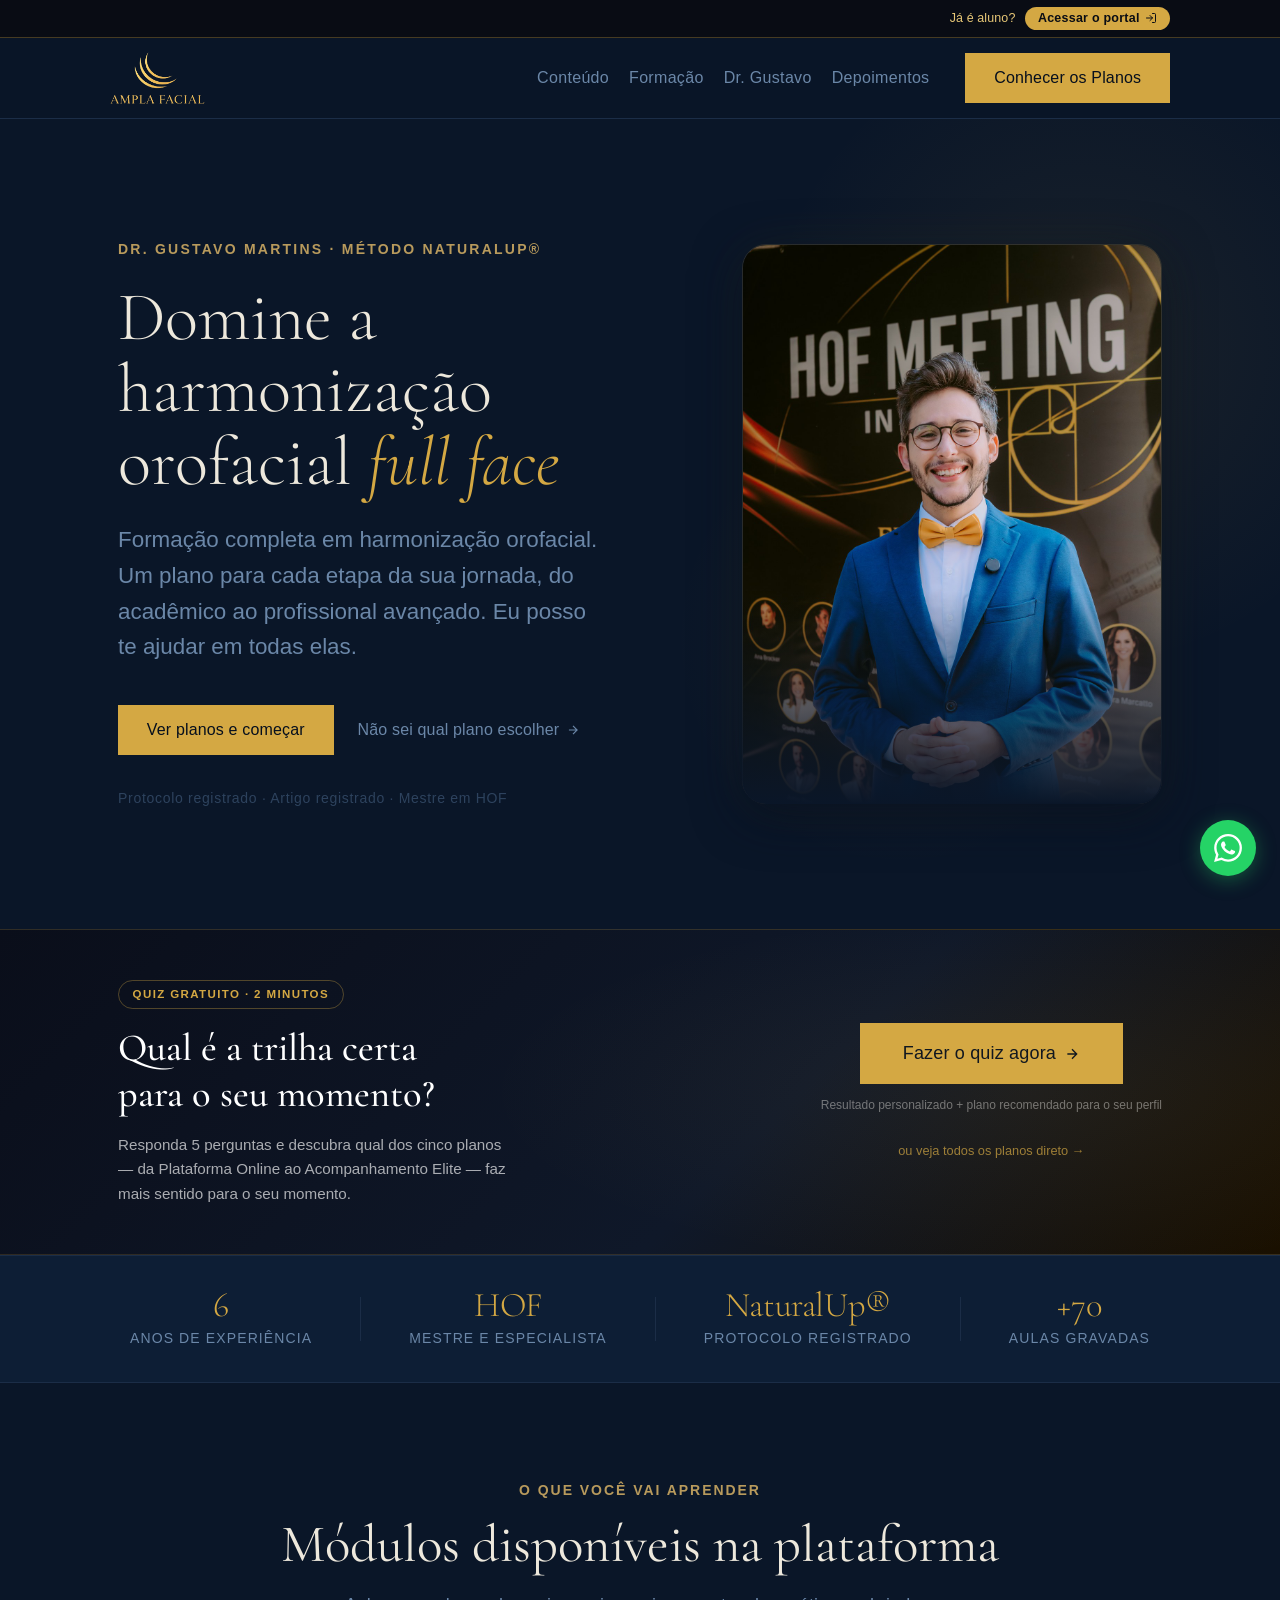
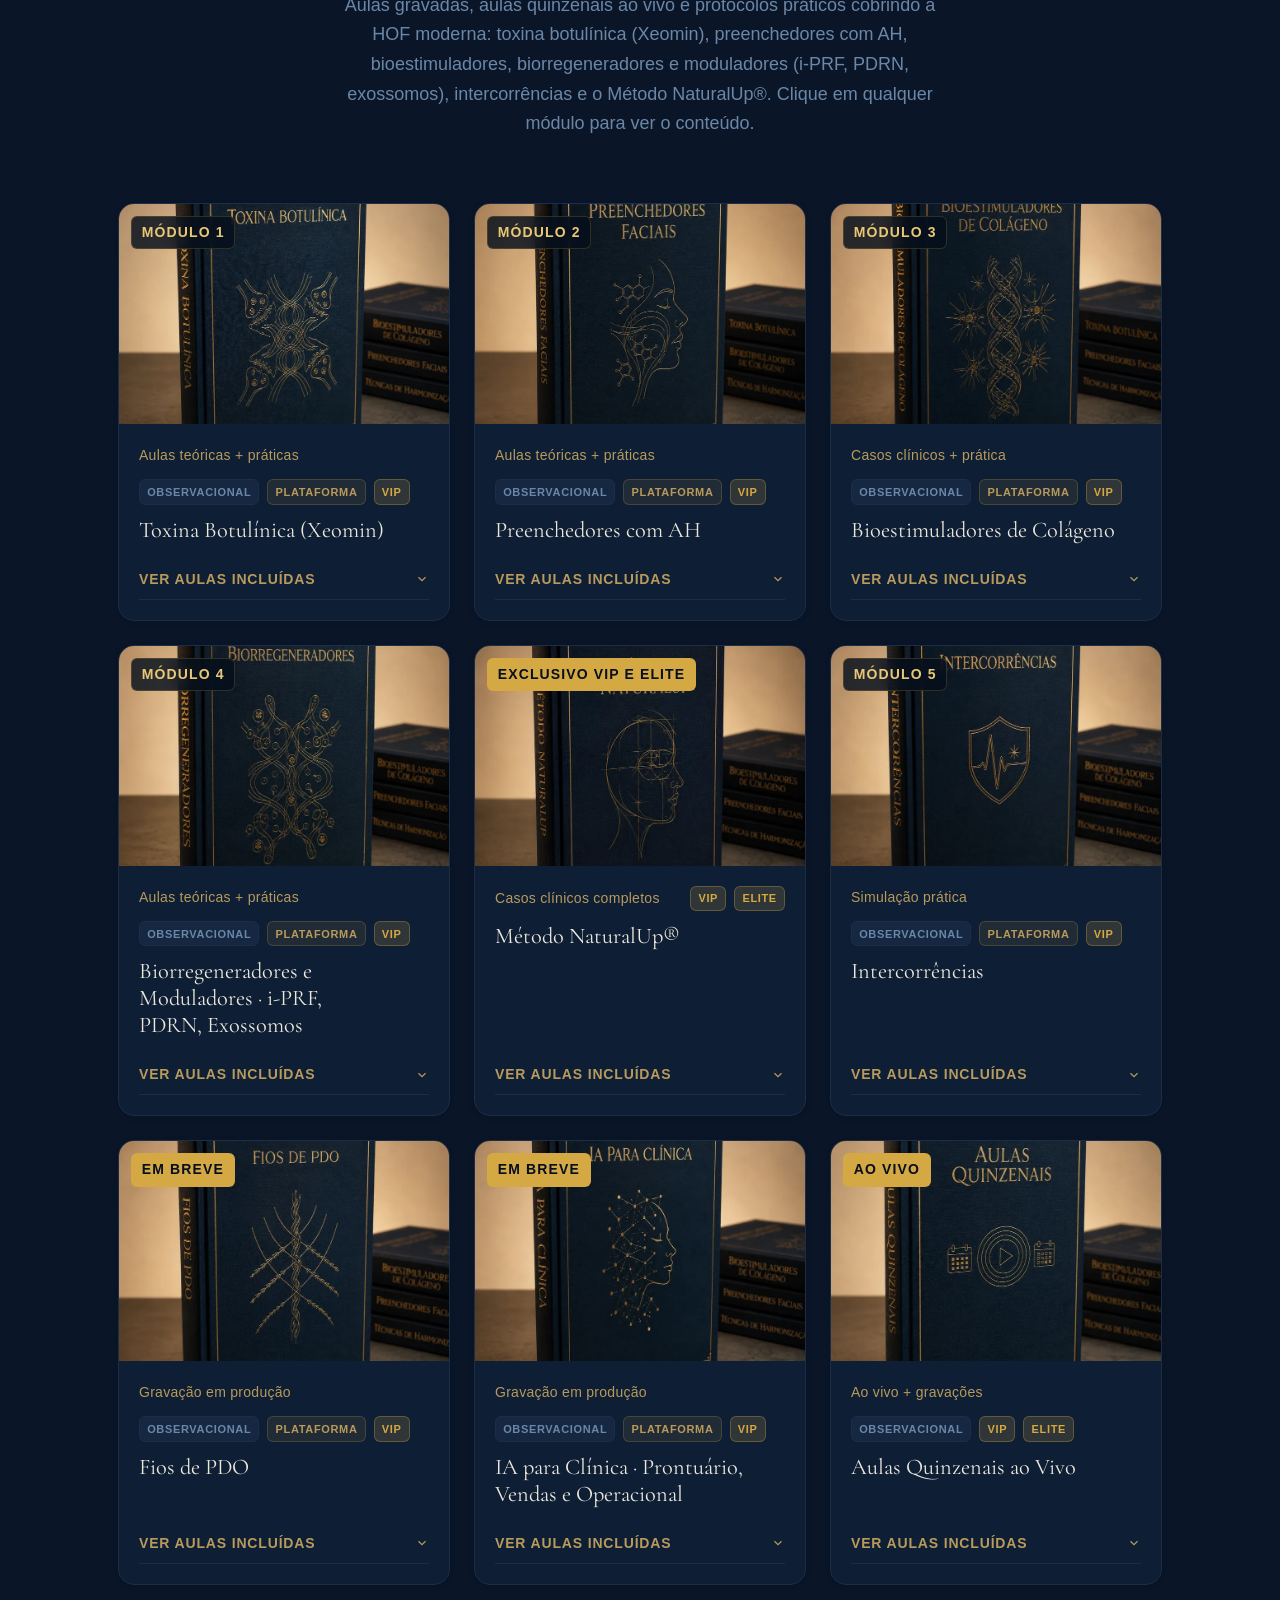
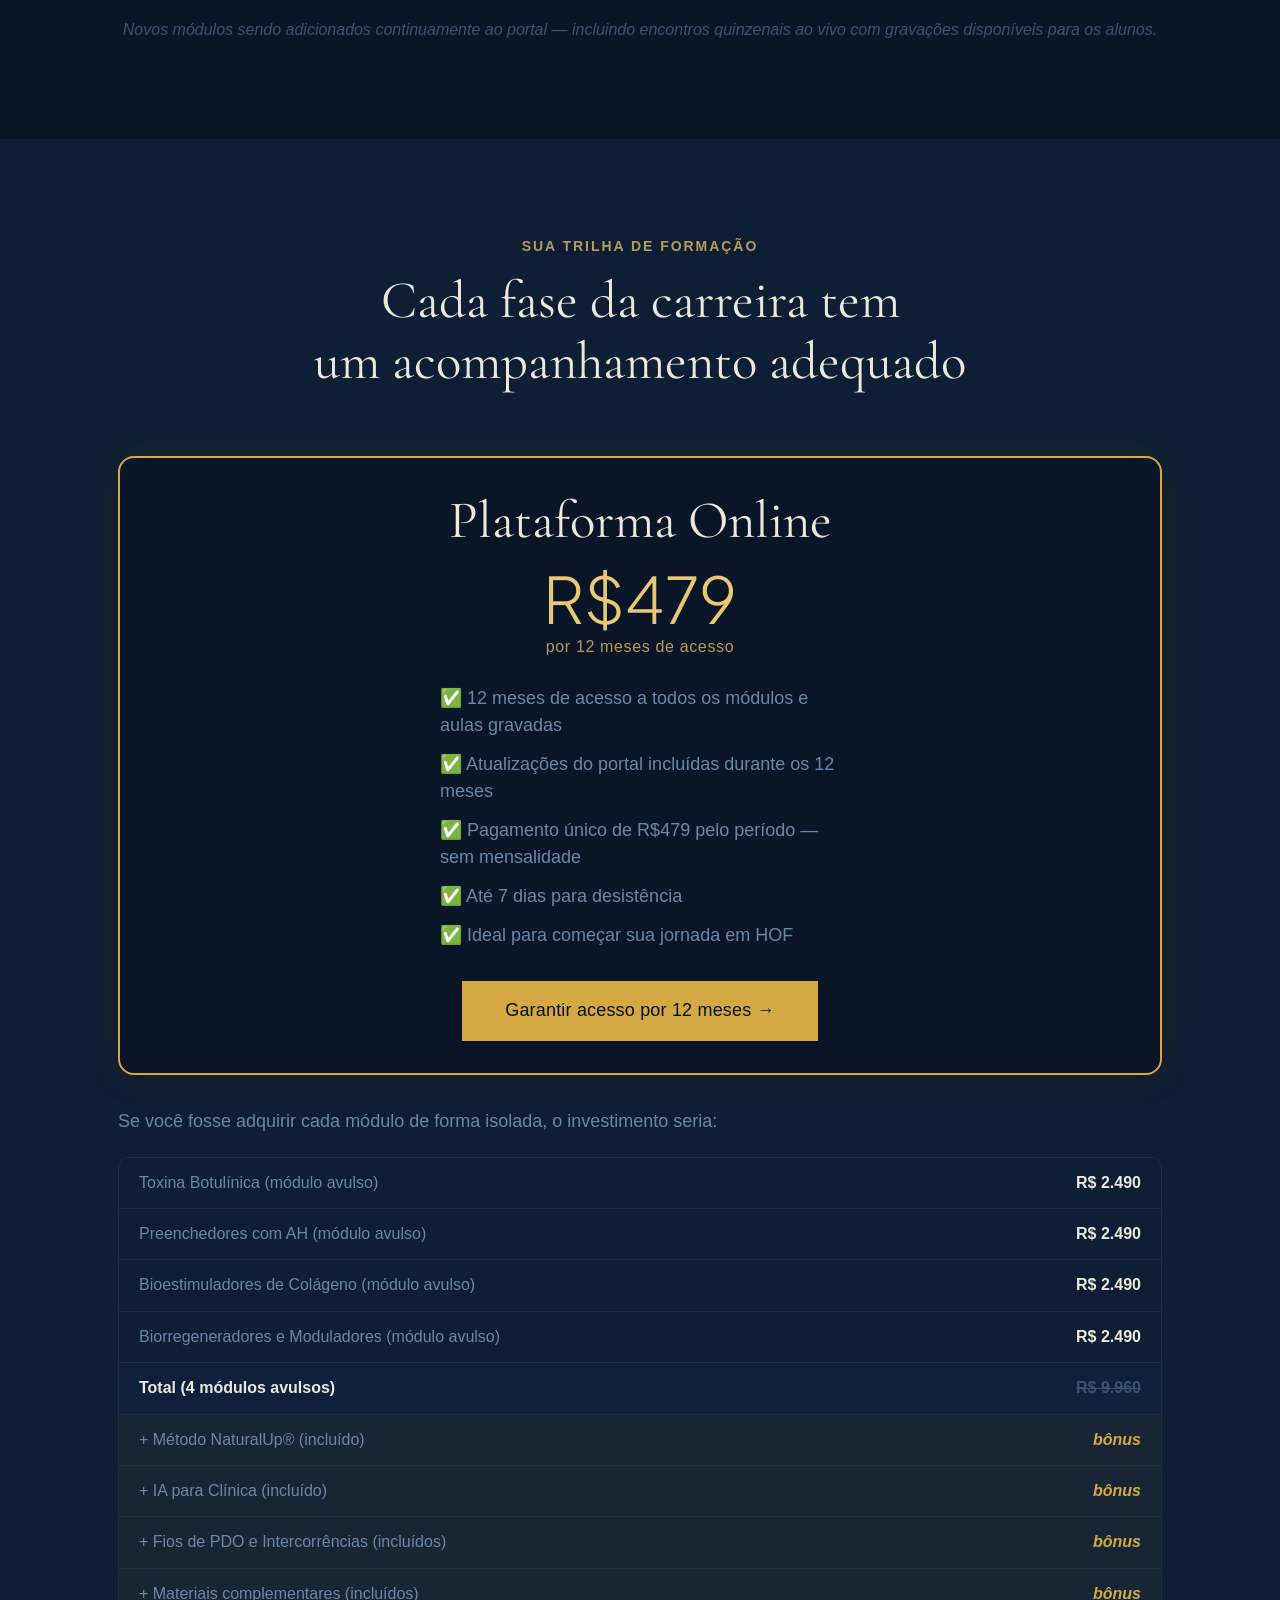
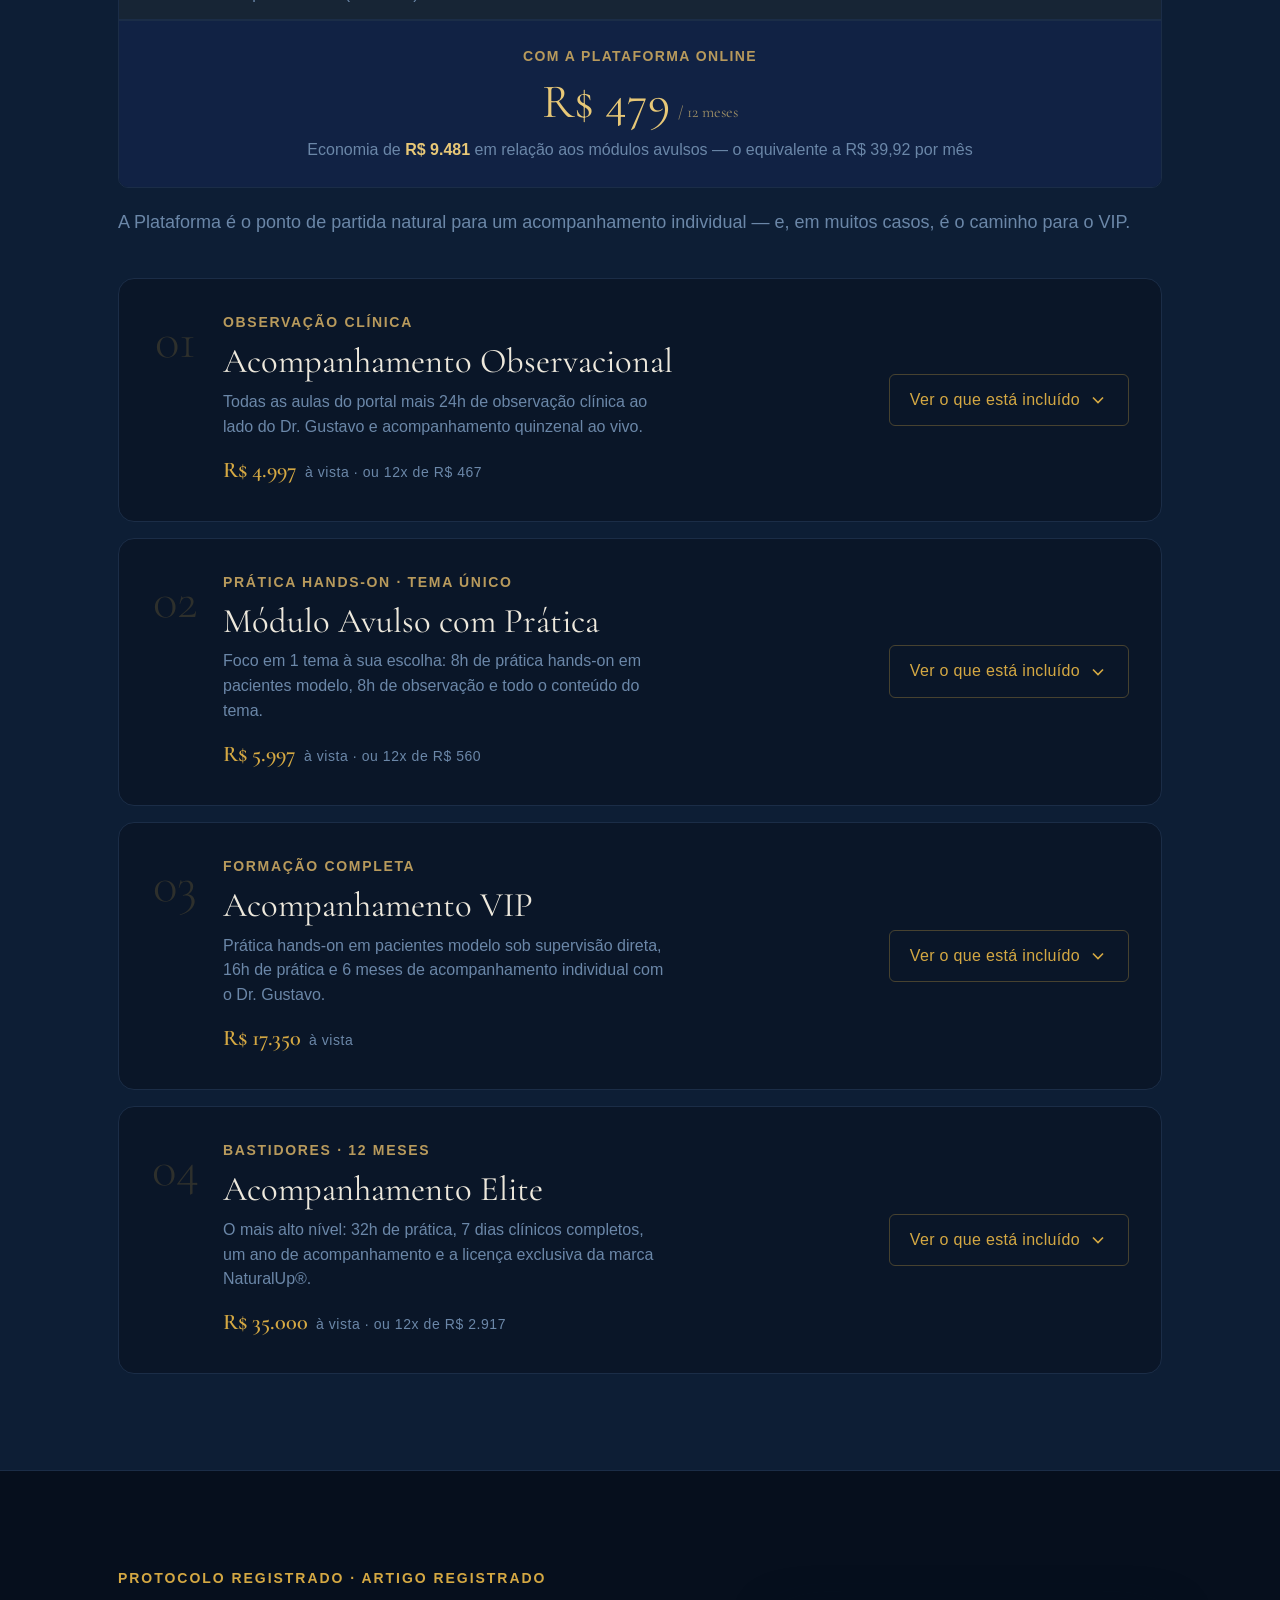
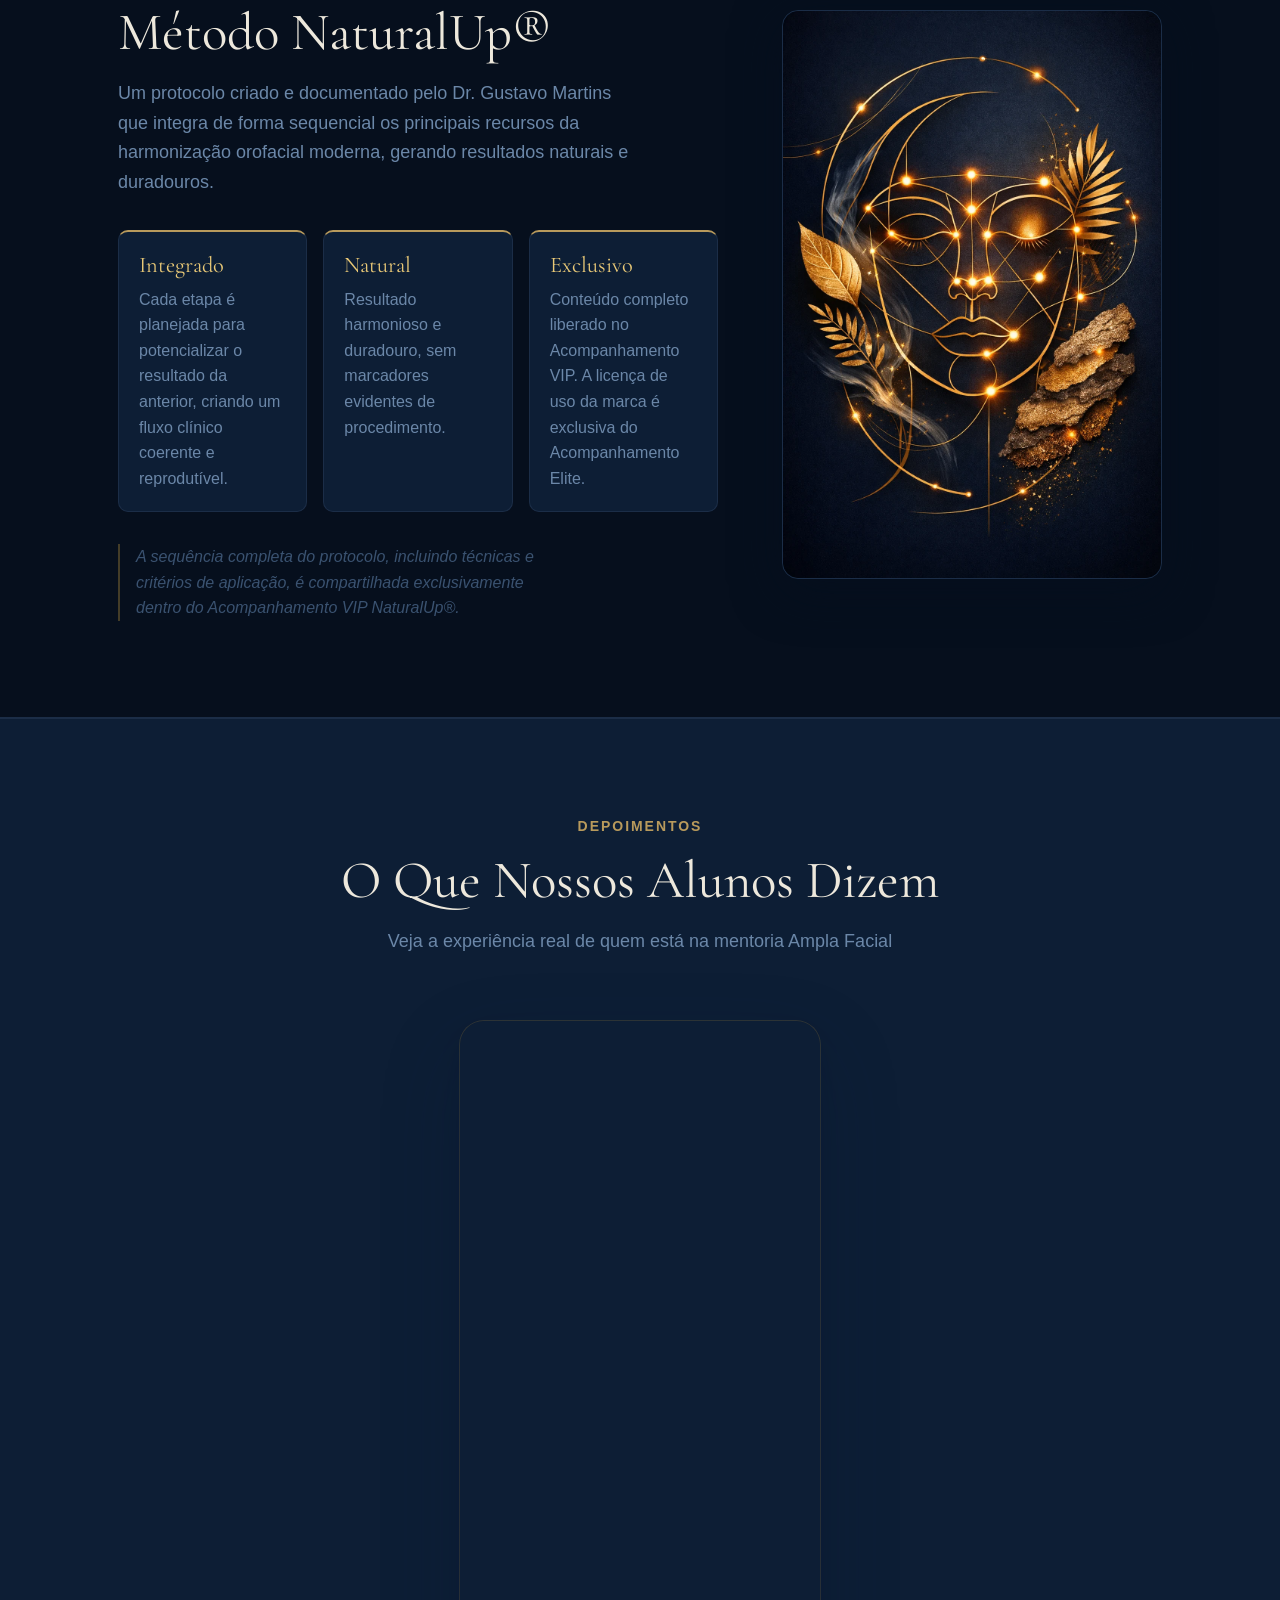
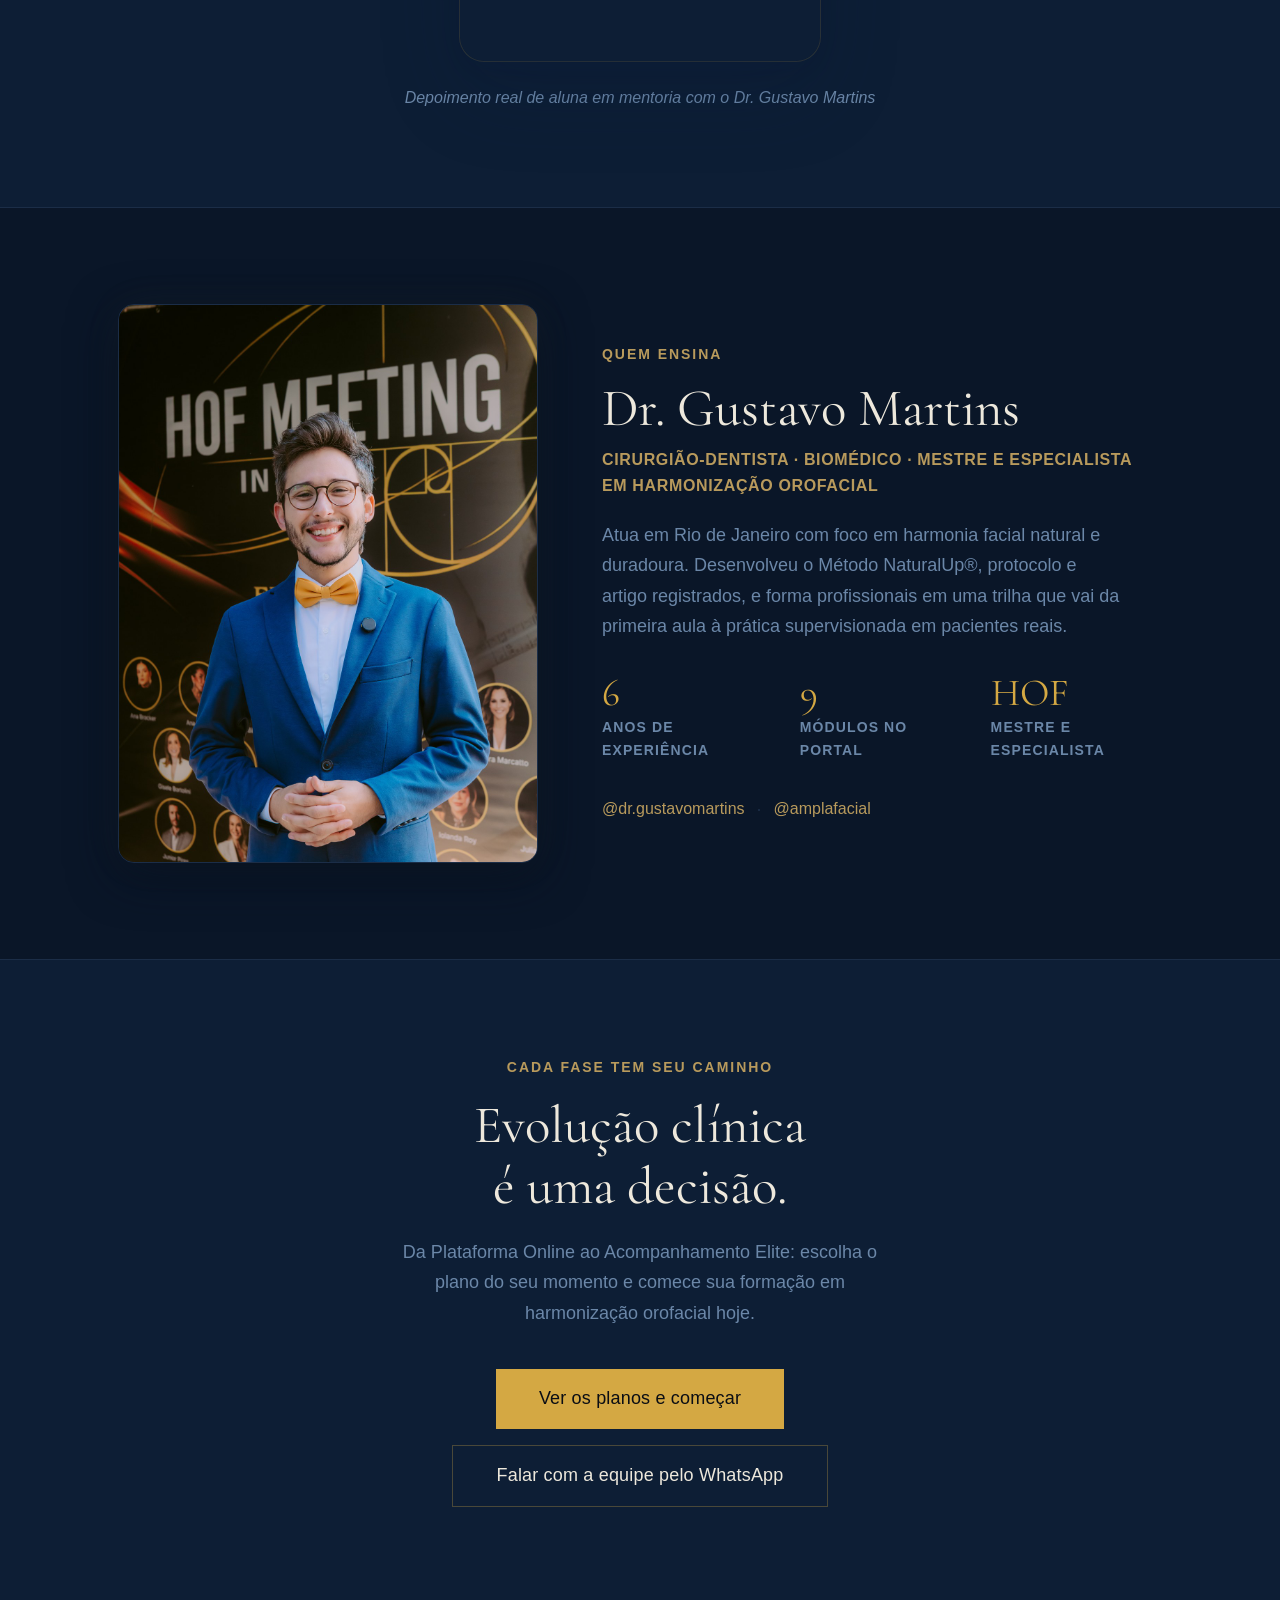
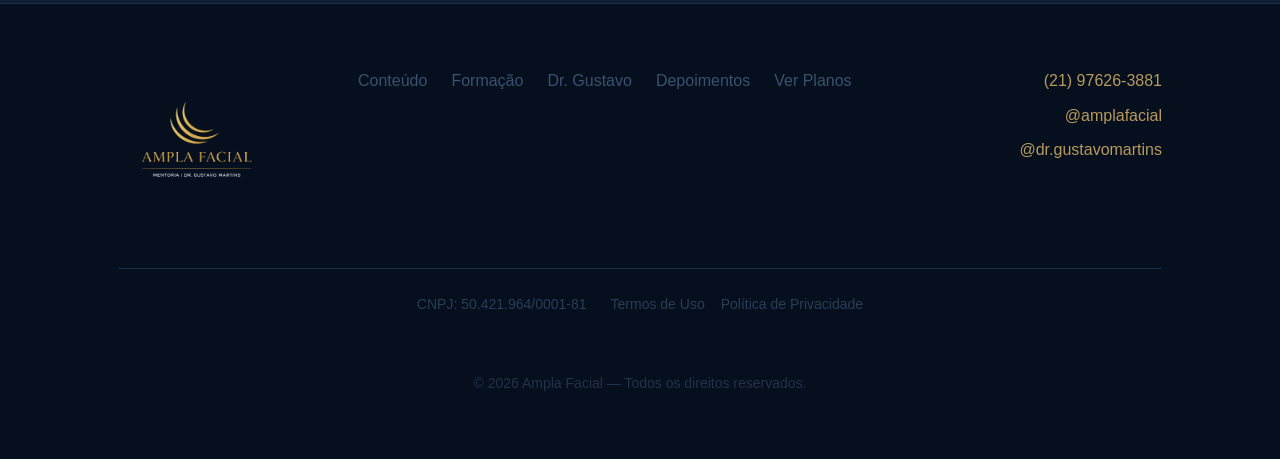
==== commit cc4cda40: "Etapa 6a: CNPJ real + JSON-LD sincronizado com o catalogo - CNPJ 50.421.964/0001-81 no rodape (digit" ====
--- a/amplafacial/index.html
+++ b/amplafacial/index.html
@@ -33,7 +33,9 @@
       "@context": "https://schema.org",
       "@type": "EducationalOrganization",
       "name": "Ampla Facial",
-      "description": "Portal de mentoria e educação em harmonização orofacial (HOF) do Dr. Gustavo Martins. Plano Observador, Plataforma Digital e VIP NaturalUp®.",
+      "taxID": "50.421.964/0001-81",
+      "identifier": {"@type": "PropertyValue", "propertyID": "CNPJ", "value": "50421964000181"},
+      "description": "Portal de mentoria e educação em harmonização orofacial (HOF) do Dr. Gustavo Martins. Plataforma Online, Acompanhamento Observacional, Módulo Avulso com Prática, Acompanhamento VIP e Acompanhamento Elite.",
       "url": "https://www.amplafacial.com.br/",
       "logo": "https://www.amplafacial.com.br/logo-transparent.png",
       "image": "https://www.amplafacial.com.br/dr-gustavo.jpg",
@@ -54,9 +56,11 @@
         "@type": "OfferCatalog",
         "name": "Programas de Mentoria em HOF",
         "itemListElement": [
-          {"@type": "Offer", "name": "Acesso Anual Ampla Facial", "description": "Acesso anual a todos os módulos de HOF por R$479 (pagamento único)", "price": "479.00", "priceCurrency": "BRL"},
-          {"@type": "Offer", "name": "Plano Observador", "description": "Observação clínica presencial para acadêmicos e iniciantes"},
-          {"@type": "Offer", "name": "VIP NaturalUp®", "description": "Mentoria avançada com prática supervisionada do Método NaturalUp®"}
+          {"@type": "Offer", "name": "Plataforma Online", "description": "12 meses de acesso a todos os módulos de HOF do portal", "price": "479.00", "priceCurrency": "BRL", "availability": "https://schema.org/InStock"},
+          {"@type": "Offer", "name": "Acompanhamento Observacional", "description": "Aulas do portal mais 24h de observação clínica presencial e acompanhamento quinzenal ao vivo", "price": "4997.00", "priceCurrency": "BRL", "availability": "https://schema.org/InStock"},
+          {"@type": "Offer", "name": "Módulo Avulso com Prática", "description": "Um tema à escolha com 8h de prática hands-on em pacientes modelo e 8h de observação clínica", "price": "5997.00", "priceCurrency": "BRL", "availability": "https://schema.org/InStock"},
+          {"@type": "Offer", "name": "Acompanhamento VIP", "description": "16h de prática hands-on supervisionada, 6 meses de mentoria individual e o Método NaturalUp®", "price": "17350.00", "priceCurrency": "BRL", "availability": "https://schema.org/LimitedAvailability"},
+          {"@type": "Offer", "name": "Acompanhamento Elite", "description": "32h de prática hands-on, 7 dias clínicos, 12 meses de mentoria e licença de uso da marca NaturalUp®", "price": "35000.00", "priceCurrency": "BRL", "availability": "https://schema.org/LimitedAvailability"}
         ]
       }
     },
@@ -82,9 +86,9 @@
   </script>
   <link rel="preconnect" href="https://fonts.googleapis.com" />
   <link rel="preconnect" href="https://fonts.gstatic.com" crossorigin />
-  <link href="https://fonts.googleapis.com/css2?family=Cormorant+Garamond:ital,wght@0,300;0,400;0,500;0,600;1,300;1,400&display=swap" rel="stylesheet" />
+  <link href="https://fonts.googleapis.com/css2?family=Cormorant+Garamond:ital,wght@0,300;0,400;0,500;0,600;1,300;1,400&amp;display=swap" rel="stylesheet" />
   <link rel="preconnect" href="https://api.fontshare.com" crossorigin />
-  <link href="https://api.fontshare.com/v2/css?f[]=general-sans@400,500,600&display=swap" rel="stylesheet" />
+  <link href="https://api.fontshare.com/v2/css?f[]=general-sans@400,500,600&amp;display=swap" rel="stylesheet" />
   <link rel="stylesheet" href="style.css" />    <!-- Vercel Analytics -->
     <script defer src="/_vercel/insights/script.js"></script>
     <script defer src="/_vercel/speed-insights/script.js"></script>
@@ -96,7 +100,7 @@
 <div class="loginbar" id="loginbar">
   <div class="loginbar__inner">
     <span class="loginbar__text">Já é aluno?</span>
-    <a href="https://portal.amplafacial.com.br/?utm_source=site&utm_medium=loginbar&utm_campaign=acesso_aluno#/" target="_blank" rel="noopener" class="loginbar__btn">
+    <a href="https://portal.amplafacial.com.br/?utm_source=site&amp;utm_medium=loginbar&amp;utm_campaign=acesso_aluno#/" target="_blank" rel="noopener" class="loginbar__btn">
       Acessar o portal
       <svg class="loginbar__icon" viewBox="0 0 24 24" fill="none" stroke="currentColor" stroke-width="2" stroke-linecap="round" stroke-linejoin="round" aria-hidden="true"><path d="M15 3h4a2 2 0 0 1 2 2v14a2 2 0 0 1-2 2h-4"/><polyline points="10 17 15 12 10 7"/><line x1="15" y1="12" x2="3" y2="12"/></svg>
     </a>
@@ -115,7 +119,7 @@
       <li><a href="#gustavo">Dr. Gustavo</a></li>
       <li><a href="#depoimentos">Depoimentos</a></li>
     </ul>
-    <a href="https://portal.amplafacial.com.br/?utm_source=site&utm_medium=cta_hero&utm_campaign=vitalicio_479#/planos-publicos" target="_blank" rel="noopener" class="btn btn--gold nav__cta">Conhecer os Planos</a>
+    <a href="https://portal.amplafacial.com.br/?utm_source=site&amp;utm_medium=nav_desktop&amp;utm_campaign=trilha_2026#/planos-publicos" target="_blank" rel="noopener" class="btn btn--gold nav__cta">Conhecer os Planos</a>
     <button class="nav__hamburger" id="navHamburger" aria-label="Abrir menu" aria-expanded="false">
       <span></span><span></span><span></span>
     </button>
@@ -125,7 +129,7 @@
     <a href="#trilha" class="nav__mobile-link">Formação</a>
     <a href="#gustavo" class="nav__mobile-link">Dr. Gustavo</a>
     <a href="#depoimentos" class="nav__mobile-link">Depoimentos</a>
-    <a href="https://portal.amplafacial.com.br/?utm_source=site&utm_medium=cta_hero&utm_campaign=vitalicio_479#/planos-publicos" target="_blank" rel="noopener" class="btn btn--gold nav__mobile-cta">Conhecer os Planos</a>
+    <a href="https://portal.amplafacial.com.br/?utm_source=site&amp;utm_medium=nav_mobile&amp;utm_campaign=trilha_2026#/planos-publicos" target="_blank" rel="noopener" class="btn btn--gold nav__mobile-cta">Conhecer os Planos</a>
   </div>
 </nav>
 
@@ -141,8 +145,8 @@
       <h1 class="hero__title">Domine a harmonização<br />orofacial <em style="white-space:nowrap">full face</em></h1>
       <p class="hero__sub">Formação completa em harmonização orofacial. Um plano para cada etapa da sua jornada, do acadêmico ao profissional avançado. Eu posso te ajudar em todas elas.</p>
       <div class="hero__actions">
-        <a href="https://portal.amplafacial.com.br/?utm_source=site&utm_medium=cta_hero&utm_campaign=vitalicio_479#/planos-publicos" target="_blank" rel="noopener" class="btn btn--gold">Ver planos e começar</a>
-        <a href="https://portal.amplafacial.com.br/#/quiz" target="_blank" rel="noopener" class="hero__text-cta">Não sei qual plano escolher
+        <a href="https://portal.amplafacial.com.br/?utm_source=site&amp;utm_medium=hero_principal&amp;utm_campaign=trilha_2026#/planos-publicos" target="_blank" rel="noopener" class="btn btn--gold">Ver planos e começar</a>
+        <a href="https://portal.amplafacial.com.br/?utm_source=site&amp;utm_medium=hero_quiz&amp;utm_campaign=quiz_perfil#/quiz" target="_blank" rel="noopener" class="hero__text-cta">Não sei qual plano escolher
           <svg width="14" height="14" viewBox="0 0 24 24" fill="none" stroke="currentColor" stroke-width="2" aria-hidden="true"><path d="M5 12h14M12 5l7 7-7 7"/></svg>
         </a>
       </div>
@@ -166,11 +170,11 @@
       <p class="quiz-banner__sub">Responda 5 perguntas e descubra qual dos cinco planos — da Plataforma Online ao Acompanhamento Elite — faz mais sentido para o seu momento.</p>
     </div>
     <div class="quiz-banner__right">
-      <a href="https://portal.amplafacial.com.br/#/quiz" target="_blank" rel="noopener" class="btn btn--gold btn--lg quiz-banner__btn">Fazer o quiz agora
+      <a href="https://portal.amplafacial.com.br/?utm_source=site&amp;utm_medium=quiz_banner&amp;utm_campaign=quiz_perfil#/quiz" target="_blank" rel="noopener" class="btn btn--gold btn--lg quiz-banner__btn">Fazer o quiz agora
         <svg width="16" height="16" viewBox="0 0 24 24" fill="none" stroke="currentColor" stroke-width="2" aria-hidden="true"><path d="M5 12h14M12 5l7 7-7 7"/></svg>
       </a>
       <p class="quiz-banner__note">Resultado personalizado + plano recomendado para o seu perfil</p>
-      <a href="https://portal.amplafacial.com.br/?utm_source=site&utm_medium=cta_hero&utm_campaign=vitalicio_479#/planos-publicos" target="_blank" rel="noopener" class="quiz-banner__link">ou veja todos os planos direto &rarr;</a>
+      <a href="https://portal.amplafacial.com.br/?utm_source=site&amp;utm_medium=quiz_banner_planos&amp;utm_campaign=trilha_2026#/planos-publicos" target="_blank" rel="noopener" class="quiz-banner__link">ou veja todos os planos direto &rarr;</a>
     </div>
   </div>
 </section>
@@ -611,7 +615,7 @@
         <li>✅ Até 7 dias para desistência</li>
         <li>✅ Ideal para começar sua jornada em HOF</li>
       </ul>
-      <a href="https://portal.amplafacial.com.br/?utm_source=site&utm_medium=card_plataforma&utm_campaign=trilha_2026#/planos-publicos" target="_blank" rel="noopener" class="btn btn--gold btn--lg vitalicio-card__cta">Garantir acesso por 12 meses →</a>
+      <a href="https://portal.amplafacial.com.br/?utm_source=site&amp;utm_medium=card_plataforma&amp;utm_campaign=trilha_2026#/planos-publicos" target="_blank" rel="noopener" class="btn btn--gold btn--lg vitalicio-card__cta">Garantir acesso por 12 meses →</a>
     </div>
 
     <!-- ──────── Comparativo: Plataforma vs. módulos avulsos ──────── -->
@@ -729,7 +733,7 @@
           </div>
 
           <div class="trail-item__cta-wrap">
-            <a href="https://portal.amplafacial.com.br/?utm_source=site&utm_medium=card_observacional&utm_campaign=trilha_2026#/planos-publicos" target="_blank" rel="noopener" class="btn btn--gold btn--lg">Conhecer o Acompanhamento Observacional</a>
+            <a href="https://portal.amplafacial.com.br/?utm_source=site&amp;utm_medium=card_observacional&amp;utm_campaign=trilha_2026#/planos-publicos" target="_blank" rel="noopener" class="btn btn--gold btn--lg">Conhecer o Acompanhamento Observacional</a>
           </div>
         </div>
       </div>
@@ -819,7 +823,7 @@
           </div>
 
           <div class="trail-item__cta-wrap">
-            <a href="https://portal.amplafacial.com.br/?utm_source=site&utm_medium=card_modulo_pratica&utm_campaign=trilha_2026#/planos-publicos" target="_blank" rel="noopener" class="btn btn--gold btn--lg">Conhecer o Módulo com Prática</a>
+            <a href="https://portal.amplafacial.com.br/?utm_source=site&amp;utm_medium=card_modulo_pratica&amp;utm_campaign=trilha_2026#/planos-publicos" target="_blank" rel="noopener" class="btn btn--gold btn--lg">Conhecer o Módulo com Prática</a>
           </div>
         </div>
       </div>
@@ -909,7 +913,7 @@
           </div>
 
           <div class="trail-item__cta-wrap">
-            <a href="https://portal.amplafacial.com.br/?utm_source=site&utm_medium=card_vip&utm_campaign=trilha_2026#/planos-publicos" target="_blank" rel="noopener" class="btn btn--gold btn--lg">Conhecer o Acompanhamento VIP</a>
+            <a href="https://portal.amplafacial.com.br/?utm_source=site&amp;utm_medium=card_vip&amp;utm_campaign=trilha_2026#/planos-publicos" target="_blank" rel="noopener" class="btn btn--gold btn--lg">Conhecer o Acompanhamento VIP</a>
           </div>
         </div>
       </div>
@@ -1006,7 +1010,7 @@
           </div>
 
           <div class="trail-item__cta-wrap">
-            <a href="https://portal.amplafacial.com.br/?utm_source=site&utm_medium=card_elite&utm_campaign=trilha_2026#/planos-publicos" target="_blank" rel="noopener" class="btn btn--gold btn--lg">Conhecer o Acompanhamento Elite</a>
+            <a href="https://portal.amplafacial.com.br/?utm_source=site&amp;utm_medium=card_elite&amp;utm_campaign=trilha_2026#/planos-publicos" target="_blank" rel="noopener" class="btn btn--gold btn--lg">Conhecer o Acompanhamento Elite</a>
           </div>
         </div>
       </div>
@@ -1059,7 +1063,7 @@
     </div>
     <div class="testimonial-video-wrap testimonial-animate">
       <iframe
-        src="https://www.youtube.com/embed/LEQKPpbfnFU?rel=0&modestbranding=1"
+        src="https://www.youtube.com/embed/LEQKPpbfnFU?rel=0&amp;modestbranding=1"
         title="Depoimento de uma aluna em mentoria Ampla Facial"
         frameborder="0"
         allow="accelerometer; autoplay; clipboard-write; encrypted-media; gyroscope; picture-in-picture"
@@ -1115,7 +1119,7 @@
       <h2 class="cta-title">Evolução clínica<br />é uma decisão.</h2>
       <p class="cta-sub">Da Plataforma Online ao Acompanhamento Elite: escolha o plano do seu momento e comece sua formação em harmonização orofacial hoje.</p>
       <div class="cta-actions">
-        <a href="https://portal.amplafacial.com.br/?utm_source=site&utm_medium=cta_hero&utm_campaign=vitalicio_479#/planos-publicos" target="_blank" rel="noopener" style="background-color:#D4A843;color:#0A0D14" class="btn btn--gold btn--lg">Ver os planos e começar</a>
+        <a href="https://portal.amplafacial.com.br/?utm_source=site&amp;utm_medium=cta_final&amp;utm_campaign=trilha_2026#/planos-publicos" target="_blank" rel="noopener" style="background-color:#D4A843;color:#0A0D14" class="btn btn--gold btn--lg">Ver os planos e começar</a>
         <a href="https://wa.me/5521976263881?text=Olá!%20Quero%20entender%20qual%20a%20trilha%20mais%20adequada%20para%20o%20meu%20momento%20na%20Ampla%20Facial." target="_blank" rel="noopener" class="btn btn--outline btn--lg">Falar com a equipe pelo WhatsApp</a>
       </div>
     </div>
@@ -1133,7 +1137,7 @@
       <a href="#trilha">Formação</a>
       <a href="#gustavo">Dr. Gustavo</a>
       <a href="#depoimentos">Depoimentos</a>
-      <a href="https://portal.amplafacial.com.br/?utm_source=site&utm_medium=cta_hero&utm_campaign=vitalicio_479#/planos-publicos" target="_blank" rel="noopener">Ver Planos</a>
+      <a href="https://portal.amplafacial.com.br/?utm_source=site&amp;utm_medium=rodape&amp;utm_campaign=trilha_2026#/planos-publicos" target="_blank" rel="noopener">Ver Planos</a>
     </div>
     <div class="footer__contact">
       <a href="https://wa.me/5521976263881" target="_blank" rel="noopener">(21) 97626-3881</a>
@@ -1141,7 +1145,7 @@
       <a href="https://instagram.com/dr.gustavomartins" target="_blank" rel="noopener">@dr.gustavomartins</a>
     </div>
     <div class="footer__legal">
-      <!-- TODO: inserir CNPJ real. <p class="footer__cnpj">CNPJ: 00.000.000/0001-00</p> -->
+      <p class="footer__cnpj">CNPJ: 50.421.964/0001-81</p>
       <div class="footer__legal-links">
         <a href="https://portal.amplafacial.com.br/#/termos" target="_blank" rel="noopener">Termos de Uso</a>
         <a href="https://portal.amplafacial.com.br/#/privacidade" target="_blank" rel="noopener">Política de Privacidade</a>
